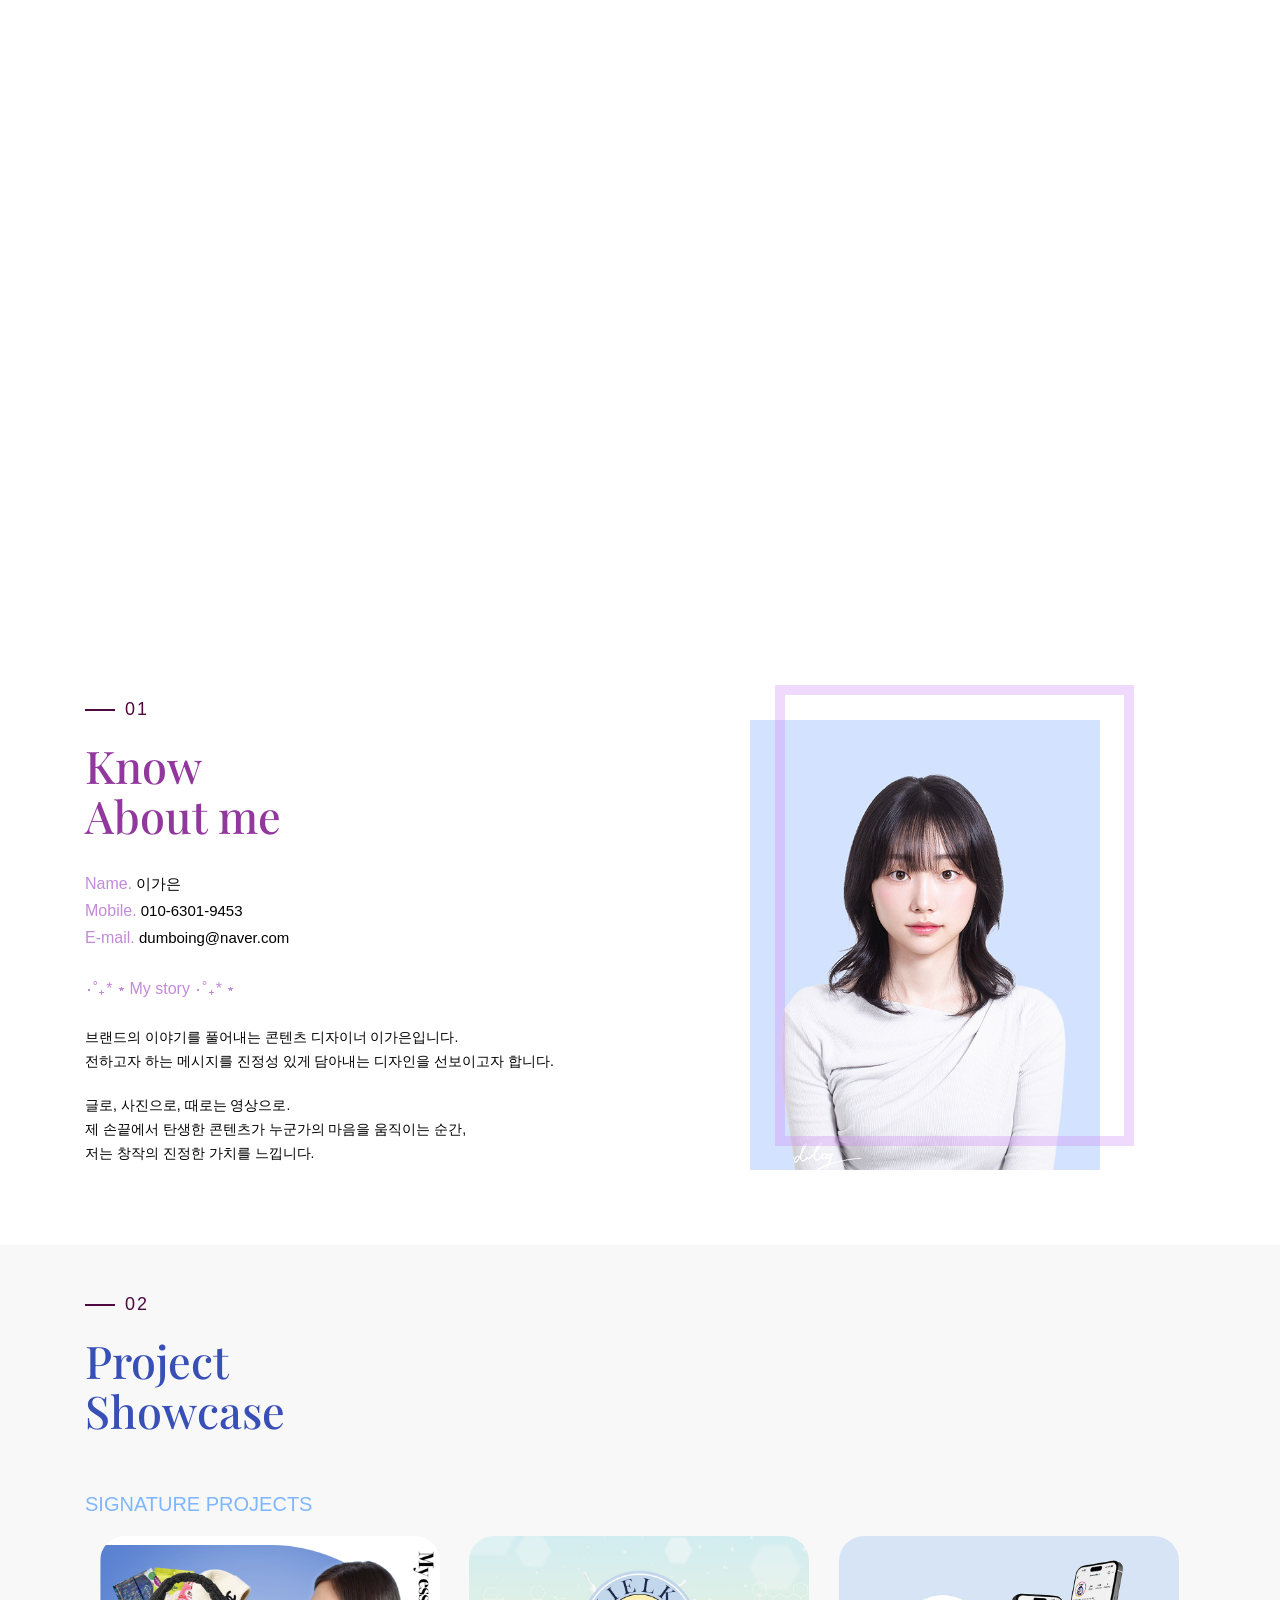
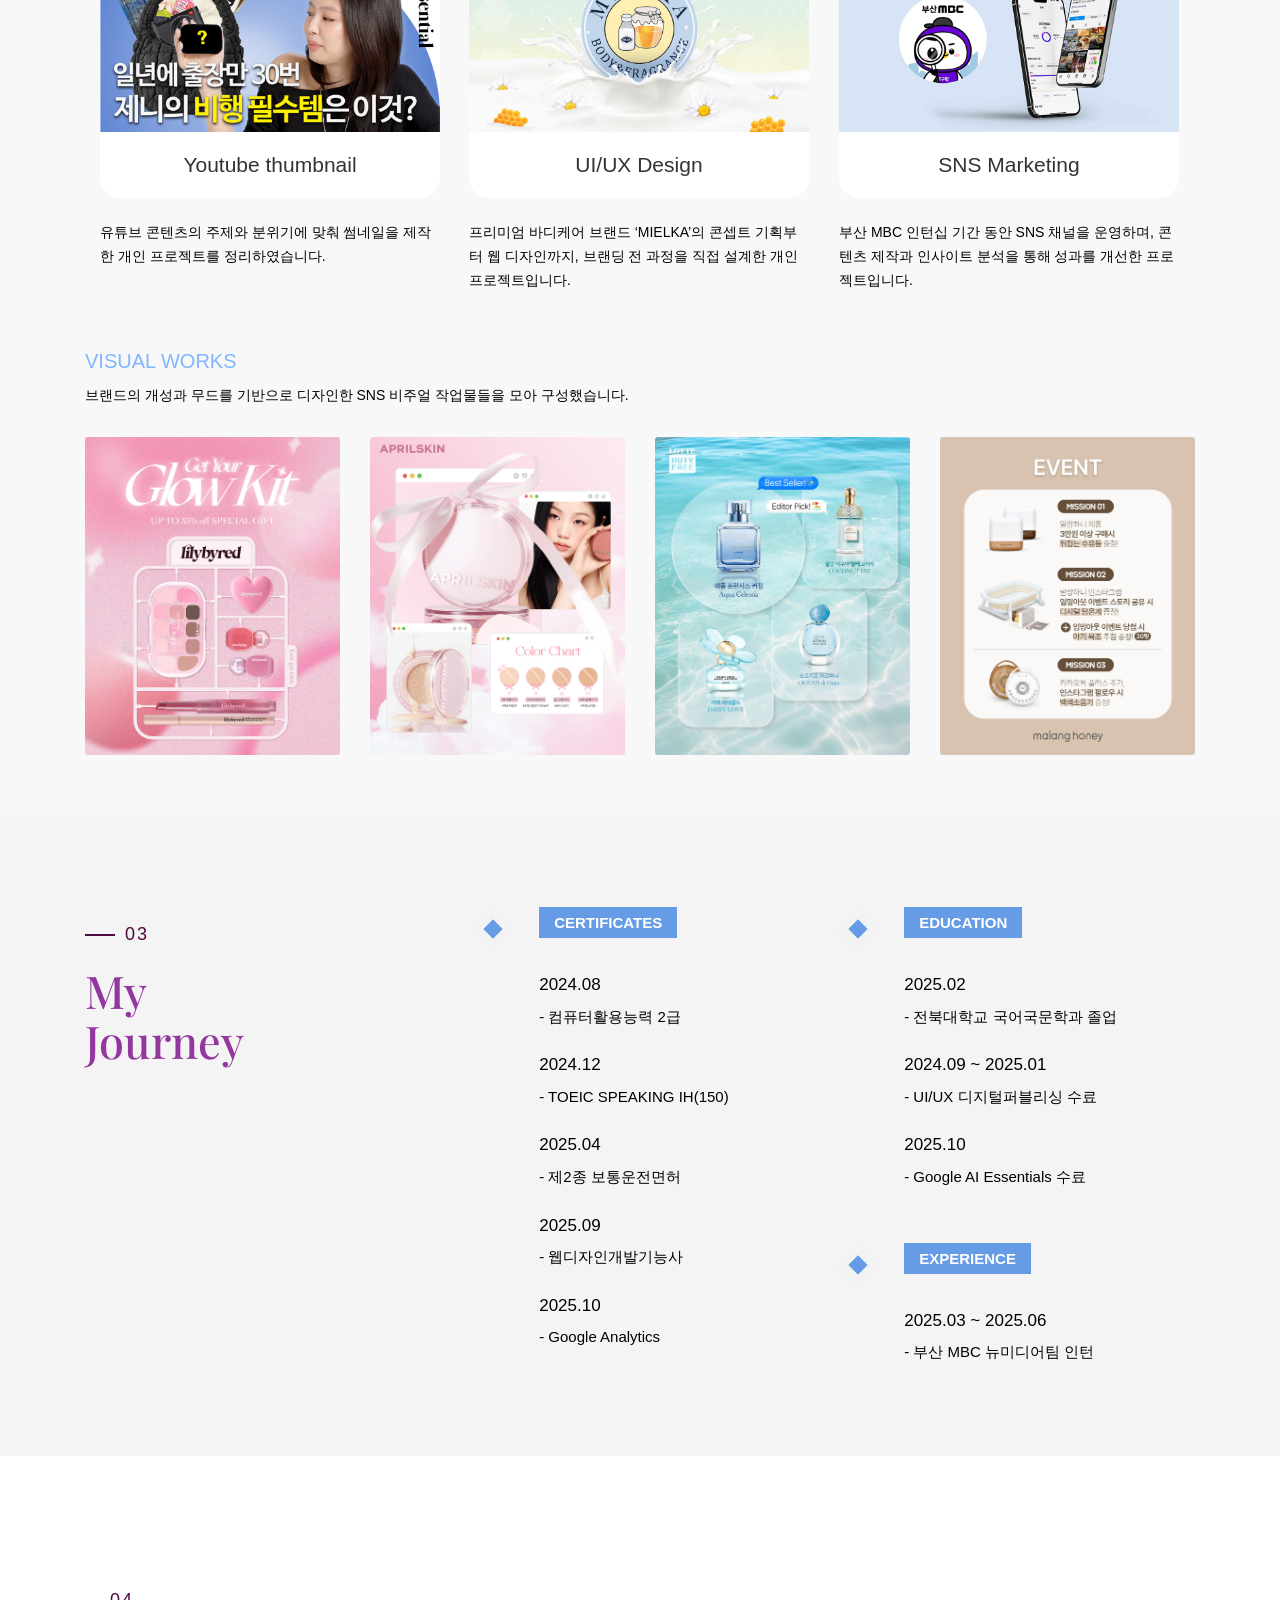
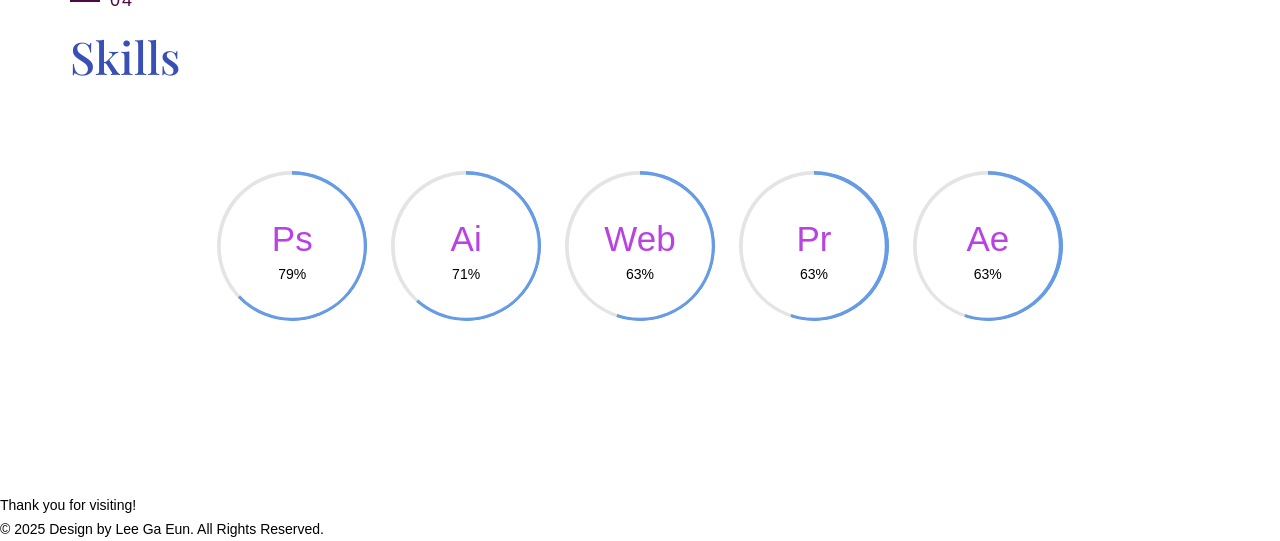
==== index.html @ 9fb81626 "Update index.html" ====
<!DOCTYPE html>
<html lang="ko">

<head>
    <meta charset="utf-8">
    <meta http-equiv="X-UA-Compatible" content="IE=edge">
    <meta name="viewport" content="width=device-width, initial-scale=1">
    <title>Portfolio</title>
    <link rel="icon" href="img/favicon.png" type="image/x-icon">
    <!-- Bootstrap -->
    <link href="css/bootstrap.min.css" rel="stylesheet">
    <link href="ionicons/css/ionicons.min.css" rel="stylesheet">
    <link href="css/animate.min.css" rel="stylesheet">
    <link href="css/aos.css" rel="stylesheet">
    <!-- main style -->
    <link href="css/style.css" rel="stylesheet">
    <!-- HTML5 shim and Respond.js for IE8 support of HTML5 elements and media queries -->
    <!-- WARNING: Respond.js doesn't work if you view the page via file:// -->
    <!--[if lt IE 9]>
      <script src="https://oss.maxcdn.com/html5shiv/3.7.3/html5shiv.min.js"></script>
      <script src="https://oss.maxcdn.com/respond/1.4.2/respond.min.js"></script>
    <![endif]-->
</head>


<body>

    <!-- 프리로더 시작 -->
    <div id="preloader">
        <div id="status">
            <div class="preloader" aria-busy="true" aria-label="Loading, please wait." role="progressbar">
            </div>
        </div>
    </div>
    <!--  프리로더 끝 -->

    <!-- 헤더 시작 -->
    <header class="navbar-fixed-top">
        <nav>
            <ul>
                <li><a href="#about">About</a></li>
                <li><a href="#projects">projects</a></li>
                <li><a href="#experience">journey</a></li>
                <li><a href="#skills">skills</a></li>
            </ul>
        </nav>
    </header>
    <!-- 헤더 끝 -->

    <!-- 비디오 배너 시작 -->
    <div class="section" id="home">
        <div id="video_wrap">
            <video autoplay muted playsinline webkit-playsinline preload="auto" id="homeVideo">
                <source src="video/video.mp4" type="video/mp4">
            </video>
        </div>
    </div>
    <!-- 비디오 배너 끝 -->

    <!-- 어바웃 시작 -->
    <div class="section" id="about">
        <div class="container">
            <div class="col-md-6" data-aos="fade-up">
                <h4>01</h4>
                <h1 class="size-50">Know<br /> About me</h1>

                <div class="h">
                    <span>Name.</span> 이가은
                    <br><span>Mobile.</span> 010-6301-9453
                    <br><span>E-mail.</span> dumboing@naver.com
                </div>

                <div class="h-1"><span>‧˚₊* ⋆ My story ‧˚₊* ⋆</span></div>
                <div class="h-2">
                    <br>브랜드의 이야기를 풀어내는 콘텐츠 디자이너 이가은입니다.
                    <br>전하고자 하는 메시지를 진정성 있게 담아내는 디자인을 선보이고자 합니다.
                    <br>
                    <div class="h-3">
                        글로, 사진으로, 때로는 영상으로.
                        <br>제 손끝에서 탄생한 콘텐츠가 누군가의 마음을 움직이는 순간,
                        <br>저는 창작의 진정한 가치를 느낍니다.
                    </div>
                </div>
            </div>

            <div class="col-md-6 about-img-div">
                <div class="about-border" data-aos="fade-up" data-aos-delay=".5"></div>
                <img src="img/about-img2.jpg" class="about-img img-responsive" alt="" data-aos="fade-right"
                    data-aos-delay="0" />
            </div>
        </div>
    </div>
    <!-- 어바웃 끝 -->

    <div class="section-border"></div>

    <!-- 프로젝트  시작 -->
    <div class="section" id="projects">
        <!-- 02. 메인 프로젝트 시작 -->
        <div class="container">

            <div class="col-md-12">
                <h4>02</h4>
                <h1 class="size-50"><span>Project<br>Showcase</span></h1>
            </div>

            <!-- 위 3개 폴더 -->
            <div class="portfolio">
                <!-- portfolio_filter -->
                <div class="categories-grid wow fadeInLeft">
                    <nav class="categories">
                        <ul class="portfolio_filter">
                        </ul>
                    </nav>
                </div>

                <!-- portfolio_filter -->

                <div class="col-md-12">
                    <p class="title">SIGNATURE PROJECTS</p>

                    <div class="no-padding portfolio_container clearfix" data-aos="fade-up">

                        <!-- 유툽 썸네일 시작 -->
                        <div class="col-md-3 col-sm-6  fashion logo">
                            <div>
                                <!-- 사진 부분 -->
                                <div class="portfolio_item">
                                    <div class="image-container">
                                        <a href="https://drive.google.com/file/d/1eJ0E55wRBbbUzgt5tnAgh6NEcnYrhXQC/view?usp=sharing"
                                            target="_blank" class="mp">
                                            <img src="img/portfolio/dvt.png" alt="image" class="img-responsive" />
                                            <div class="overlay-title"><span>Youtube thumbnail</span></div>
                                        </a>
                                    </div>
                                </div>

                                <!-- 설명과 버튼 부분 -->
                                <div class="portfolio_item">
                                    <div class="portfolio-border clearfix">
                                        <div class="item_info">
                                            <p>
                                                유튜브 콘텐츠의 주제와 분위기에 맞춰 썸네일을 제작한 개인 프로젝트를 정리하였습니다.
                                            </p>
                                        </div>
                                    </div>
                                </div>
                            </div>
                        </div>
                        <!-- 유툽 썸네일 끝 -->


                        <!--  미엘카 시작 -->
                        <div class="col-md-3 col-sm-6 fashion logo">

                            <div>
                                <!-- 사진 부분 -->
                                <div class="portfolio_item">
                                    <div class="image-container">
                                        <a href="https://drive.google.com/file/d/1PpwMyU1vPJ6kEGNTs_zEypUfDSsji2G8/view?usp=sharing"
                                            target="_blank" class="mp">
                                            <img src="img/portfolio/wdt.png" alt="image" class="img-responsive" />
                                            <div class="overlay-title"><span>UI/UX Design</span></div>
                                        </a>
                                    </div>
                                </div>

                                <!-- 설명과 버튼  부분 -->
                                <div class="portfolio_item">
                                    <div class="portfolio-border clearfix">
                                        <div class="item_info">
                                            <p>
                                                프리미엄 바디케어 브랜드 ‘MIELKA’의 콘셉트 기획부터 웹 디자인까지,
                                                브랜딩 전 과정을 직접 설계한 개인 프로젝트입니다.
                                            </p>
                                        </div>
                                    </div>
                                </div>
                            </div>

                        </div>
                        <!-- 미엘카 끝 -->

                        <!-- 부산 엠비씨 시작 -->
                        <div class="col-md-3 col-sm-6  fashion logo">

                            <div>
                                <!-- 사진 부분 -->
                                <div class="portfolio_item">
                                    <div class="image-container">
                                        <a href="./GUIDE/works.html" target="_blank" class="mp">
                                            <img src="img/portfolio/smt.png" alt="image" class="img-responsive" />
                                            <div class="overlay-title"><span>SNS Marketing</span></div>
                                        </a>
                                    </div>
                                </div>

                                <!-- 설명과 버튼 부분 -->
                                <div class="portfolio_item">
                                    <div class="portfolio-border clearfix">
                                        <div class="item_info">
                                            <p>
                                                부산 MBC 인턴십 기간 동안 SNS 채널을 운영하며,
                                                콘텐츠 제작과 인사이트 분석을 통해 성과를 개선한 프로젝트입니다.
                                            </p>
                                        </div>
                                    </div>
                                </div>
                            </div>
                        </div>
                        <!-- 부산 엠비씨 끝 -->

                    </div>
                </div>

                <!-- portfolio_container -->
                <div class="categories-grid wow fadeInLeft">
                    <nav class="categories">
                        <ul class="portfolio_filter">
                        </ul>
                    </nav>
                </div>
            </div>
            <!-- 위 3개 끝 -->

            <!-- 갤러리 시작! -->
            <div class="col-md-12">

                <p class="title">VISUAL WORKS</p>
                <p>브랜드의 개성과 무드를 기반으로 디자인한 SNS 비주얼 작업물들을 모아 구성했습니다.</p>
                <!-- 작업물 시작 -->
                <div class="row gallery-row">

                    <!-- 1 -->
                    <div class="col-md-3 col-sm-6 col-xs-6">
                        <div class="square-card" data-aos="fade-up">
                            <div class="square-inner">
                                <img src="img/portfolio/gallery/1.jpg" alt="gallery1">
                            </div>
                        </div>
                    </div>

                    <!-- 2 -->
                    <div class="col-md-3 col-sm-6 col-xs-6">
                        <div class="square-card" data-aos="fade-up">
                            <div class="square-inner">
                                <img src="img/portfolio/gallery/2.jpg" alt=" gallery2">
                            </div>
                        </div>
                    </div>

                    <!-- 3 -->
                    <div class="col-md-3 col-sm-6 col-xs-6">
                        <div class="square-card" data-aos="fade-up">
                            <div class="square-inner">
                                <img src="img/portfolio/gallery/3.jpg" alt=" gallery3">
                            </div>
                        </div>
                    </div>

                    <!-- 4 -->
                    <div class="col-md-3 col-sm-6 col-xs-6">
                        <div class="square-card" data-aos="fade-up">
                            <div class="square-inner">
                                <img src="img/portfolio/gallery/4.jpg" alt="gallery4">
                            </div>
                        </div>
                    </div>

                </div>

                <!-- 작업물 끝 -->

            </div>
            <!-- 갤러리 끝 -->

        </div>
    </div>
    <!-- 프로젝트 끝 -->

    <div class="section-border-2"></div>


    <!-- 03. 여정 시작 -->
    <div class="section" id="experience">
        <div class="container">
            <div class="col-md-4" data-aos="fade-up">
                <h4>03</h4>
                <h1 class="size-50">
                    My<br />Journey</h1>
                <div class="h-50"></div>
            </div>

            <div class="col-md-8">
                <ul class="timeline">
                    <li class="timeline-event" data-aos="fade-up">
                        <label class="timeline-event-icon"></label>
                        <div class="timeline-event-copy">
                            <p class="timeline-event-thumbnail">CERTIFICATES</p>
                            <h3>2024.08</h3>
                            <p>- 컴퓨터활용능력 2급</p>
                            <h3>2024.12</h3>
                            <p>- TOEIC SPEAKING IH(150)</p>
                            <h3>2025.04</h3>
                            <p>- 제2종 보통운전면허</p>
                            <h3>2025.09</h3>
                            <p>- 웹디자인개발기능사</p>
                            <h3>2025.10</h3>
                            <p>- Google Analytics</p>

                        </div>
                    </li>

                    <li class="timeline-event" data-aos="fade-up">
                        <label class="timeline-event-icon"></label>
                        <div class="timeline-event-copy">
                            <p class="timeline-event-thumbnail">EDUCATION</p>
                            <h3>2025.02 </h3>
                            <p>- 전북대학교 국어국문학과 졸업</p>
                            <h3>2024.09 ~ 2025.01</h3>
                            <p>- UI/UX 디지털퍼블리싱 수료</p>
                            <h3>2025.10</h3>
                            <p>- Google AI Essentials 수료</p>
                        </div>
                    </li>

                    <li class="timeline-event" data-aos="fade-up">
                        <label class="timeline-event-icon"></label>
                        <div class="timeline-event-copy">
                            <p class="timeline-event-thumbnail">EXPERIENCE</p>
                            <h3>2025.03 ~ 2025.06</h3>
                            <p>- 부산 MBC 뉴미디어팀 인턴</p>


                        </div>
                    </li>
                </ul>

            </div>
        </div>
    </div>
    <!-- 03. 여정 끝 -->

    <div class="section-border-3"></div>

    <!-- 04. 스킬 시작 -->
    <div class="section" id="skills">
        <div class="container">
            <div class="col-md-" data-aos="fade-up">
                <h4>04</h4>
                <h1 class="size-50"><span>Skills</span></h1>
                <div class="h-50"></div>
                <div class="skill-box">
                    <div class="skills-circle">
                        <ul>
                            <li data-percent="100"><span class="text">Ps</span><span
                                    class="bar-circle-right"></span><span class="bar-circle-left"></span><span
                                    class="bar-circle-cover"></span><b></b></li>
                            <li data-percent="90"><span class="text">Ai</span><span
                                    class="bar-circle-right"></span><span class="bar-circle-left"></span><span
                                    class="bar-circle-cover"></span><b></b></li>
                            <li data-percent="80"><span class="text">Web</span><span
                                    class="bar-circle-right"></span><span class="bar-circle-left"></span><span
                                    class="bar-circle-cover"></span><b></b></li>
                            <li data-percent="80"><span class="text">Pr</span><span
                                    class="bar-circle-right"></span><span class="bar-circle-left"></span><span
                                    class="bar-circle-cover"></span><b></b></li>
                            <li data-percent="80"><span class="text">Ae</span><span
                                    class="bar-circle-right"></span><span class="bar-circle-left"></span><span
                                    class="bar-circle-cover"></span><b></b></li>
                        </ul>
                    </div>
                </div>
            </div>

        </div>
    </div>

    <!-- partial -->
    <script src='https://cdnjs.cloudflare.com/ajax/libs/jquery/3.1.0/jquery.min.js'></script>
    <script src="js/skill_script.js"></script>

    <!-- 04. 스킬 끝 -->


    <!-- 푸터 시작 -->
    <div id="footer-banner">
        <div class="footer-text">
            <span>Thank you for visiting!</span>
            <br>
            © 2025 Design by Lee Ga Eun. All Rights Reserved.
        </div>
    </div>
    <!-- 푸터 끝 -->




    <!-- @@ 기타 구현되는 효과들 @@  -->

    <!-- 갤러리 라이트박스 -->
    <div id="gallery-lightbox" class="gallery-lightbox">
        <button class="glb-close" aria-label="닫기">&times;</button>
        <button class="glb-prev" aria-label="이전">&#10094;</button>
        <button class="glb-next" aria-label="다음">&#10095;</button>
        <img class="glb-image" src="" alt="">
        <!-- 추가: 1 / 4 같은 카운터 -->
        <div class="glb-counter"></div>
    </div>



    <!-- jQuery -->
    <script src="js/jquery.js"></script>

    <!--  plugins  -->
    <script src="js/bootstrap.min.js"></script>
    <script src="js/plugins.js"></script>
    <script src="js/aos.js"></script>
    <script src="js/jquery.form.js"></script>
    <script src="js/jquery.validate.min.js"></script>

    <!--  main script  -->
    <script src="js/custom.js"></script>

    <!-- 영상 배속 -->
    <script>
        const homeVideo = document.getElementById("homeVideo");

        // 반복 금지
        homeVideo.removeAttribute("loop");

        // 영상이 재생 준비되면 자동으로 배속 적용
        homeVideo.addEventListener("loadeddata", () => {
            homeVideo.playbackRate = 1.2;
        });
    </script>


    <!-- ⭐ 별 떨어지는 커서 효과 -->
    <script>
        // 마지막으로 별을 생성한 시간
        let lastTrailTime = 0;

        // 별 생성 간격(ms) – 너무 많이 생성되지 않도록 조절
        const TRAIL_INTERVAL = 35;

        // 화면에 존재할 수 있는 별 최대 개수 (넘으면 오래된 별부터 삭제)
        const MAX_STARS = 30;


        /* ======================================================
           ✨ 공통 별 생성 함수 (PC/모바일 모두 여기서 생성)
        ====================================================== */
        function createStar(x, y) {
            const now = performance.now();

            // 1) 별 생성 간격 제한 → 너무 많이 나오지 않게 하는 장치
            if (now - lastTrailTime < TRAIL_INTERVAL) return;
            lastTrailTime = now;

            // 2) 별 개수 제한 → 너무 많으면 첫 번째 별 제거
            const currentStars = document.querySelectorAll('.trail');
            if (currentStars.length > MAX_STARS) {
                currentStars[0].remove();
            }

            // 3) 새 별 요소 생성
            const star = document.createElement('div');
            star.className = 'trail';
            star.textContent = '☆';

            // 4) 별이 약간 튀는 자연스러운 랜덤 오프셋
            const offsetX = (Math.random() - 0.5) * 12;
            const offsetY = (Math.random() - 0.5) * 12;

            // 5) 별의 시작 위치 = 커서 + 약간 랜덤
            star.style.left = (x + offsetX) + 'px';
            star.style.top = (y + offsetY) + 'px';

            // 6) 별의 크기 랜덤하게 (0.9~1.2배 정도)
            const size = Math.random() * 0.3 + 0.9;
            star.style.transform = `translate(-50%, -50%) scale(${size})`;

            // 7) 별을 화면에 추가
            document.body.appendChild(star);

            // 8) 애니메이션 끝나면 자동 삭제
            setTimeout(() => {
                star.remove();
            }, 1500);
        }



        /* ======================================================
           ✨ PC 버전 – 마우스 움직일 때 별 생성
        ====================================================== */
        document.addEventListener('mousemove', function (e) {
            createStar(e.clientX, e.clientY);
        });



        /* ======================================================
           ✨ 모바일 버전 – 손가락 터치 시 별 생성
        ====================================================== */
        document.addEventListener('touchstart', function (e) {
            const t = e.touches[0];
            if (!t) return;
            createStar(t.clientX, t.clientY);
        }, { passive: true });


        /* ======================================================
           ✨ 모바일 버전 – 손가락 이동 시 별 계속 생성
        ====================================================== */
        document.addEventListener('touchmove', function (e) {
            const t = e.touches[0];
            if (!t) return;
            createStar(t.clientX, t.clientY);
        }, { passive: true });

    </script>



    <!-- 갤러리 라이트박스 스크립트 (좌우 넘기기) -->
    <script>
        document.addEventListener('DOMContentLoaded', function () {
            // 갤러리 카드들
            const cards = Array.from(document.querySelectorAll('.gallery-row .square-card'));
            const lightbox = document.getElementById('gallery-lightbox');
            const lbImg = lightbox.querySelector('.glb-image');
            const btnClose = lightbox.querySelector('.glb-close');
            const btnPrev = lightbox.querySelector('.glb-prev');
            const btnNext = lightbox.querySelector('.glb-next');
            const counterEl = lightbox.querySelector('.glb-counter'); // 추가: 카운터 요소

            let currentIndex = 0;

            // 라이트박스 열기
            function openLightbox(index) {
                currentIndex = index;

                const imgEl = cards[currentIndex].querySelector('img');
                const largeSrc = imgEl.getAttribute('data-large') || imgEl.src;

                lbImg.src = largeSrc;
                lbImg.alt = imgEl.alt || '';

                // 현재 번호 / 전체 개수 표시
                if (counterEl) {
                    counterEl.textContent = (currentIndex + 1) + ' / ' + cards.length;
                }

                lightbox.classList.add('is-open');
            }

            function closeLightbox() {
                lightbox.classList.remove('is-open');
            }

            // dir: 1 (다음), -1 (이전)
            function changeImage(dir) {
                const total = cards.length;
                currentIndex = (currentIndex + dir + total) % total;
                openLightbox(currentIndex);
            }

            // 카드 클릭 시 열기
            cards.forEach((card, index) => {
                card.addEventListener('click', () => {
                    openLightbox(index);
                });
            });

            // 버튼들
            btnClose.addEventListener('click', closeLightbox);
            btnPrev.addEventListener('click', () => changeImage(-1));
            btnNext.addEventListener('click', () => changeImage(1));

            // 배경 클릭 시 닫기
            lightbox.addEventListener('click', (e) => {
                if (e.target === lightbox) {
                    closeLightbox();
                }
            });

            // 키보드 조작
            document.addEventListener('keydown', (e) => {
                if (!lightbox.classList.contains('is-open')) return;

                if (e.key === 'Escape') closeLightbox();
                if (e.key === 'ArrowRight') changeImage(1);
                if (e.key === 'ArrowLeft') changeImage(-1);
            });
        });
    </script>

</body>

</html>
---- css/style.css ----
/*
* Resume template
* Created by : Ahmed Essa
* website : www.ahmedessa.net
*/


/* Table of Content
==================================================
	- Google fonts & font family -
	- typography -
	- General -
    - Preloader -
	- Header -
    - home section -
    - About section -
    - experience section -
    - projects section -
    - Contact section -
    - Responsive media queries -
*/


/* Google fonts & font family
==================================================*/

@import 'https://fonts.googleapis.com/css?family=Playfair+Display:400,400i,700,700i,900,900i';

/*
font-family: 'Playfair Display', serif;
font-family: 'Pretendard', serif;
*/

@font-face {
    font-family: 'Pretendard';
    src: url('https://cdn.jsdelivr.net/gh/projectnoonnu/pretendard@1.0/Pretendard-ExtraLight.woff2') format('woff2');
    font-weight: 300;
    font-display: swap;
}
@font-face {
    font-family: 'Pretendard';
    src: url('https://cdn.jsdelivr.net/gh/projectnoonnu/pretendard@1.0/Pretendard-ExtraLight.woff2') format('woff2');
    font-weight: 400;
    font-display: swap;
}

@font-face {
    font-family: 'Pretendard';
    src: url('https://cdn.jsdelivr.net/gh/Project-Noonnu/noonfonts_2107@1.1/Pretendard-Regular.woff') format('woff');
    font-weight: 500;
    font-display: swap;
}

@font-face {
    font-family: 'Pretendard';
    src: url('https://cdn.jsdelivr.net/gh/Project-Noonnu/noonfonts_2107@1.1/Pretendard-SemiBold.woff') format('woff');
    font-weight: 700;
    font-display: swap;
}



/* typography
==================================================*/

h1 {
    font-family: 'Playfair Display', serif;
    font-size: 80px;
    line-height: 70px;
    color: #91379d;

}

h4 {
    font-family: 'Pretendard', sans-serif;
    text-transform: capitalize;
    letter-spacing: 2px;
    position: relative;
    color: #500840;
    margin-left: 40px;
    font-weight: 400;
}


.col-md-12 h1 span {
    color: #384fb6;
}

.col-md-12 .title{
    font-size: 20px;
    font-weight: 500;
    color: #7fb6ff;
}

.col-md- h1 span {
    color: #384fb6;
}

h4:before {
    position: absolute;
    width: 30px;
    left: -40px;
    content: "";
    display: block;
    height: 2px;
    background: #500840;
    top: 9px;
}


/* General
==================================================*/

body {
    font-family: 'Pretendard', sans-serif;
    font-size: 14px;
    line-height: 24px;
    color: #000000;
}

.size-50 {
    font-size: 45px;
    line-height: 50px
}

.h-50 {
    height: 50px;
}

/* video
================================================*/
/* #video_wrap{
    width: 100%; height: 940px; overflow: hidden;margin: 0px auto; position: relative;
}
video {height: 100%;position: absolute;left: 50%; margin-left: -960px;} */



#video_wrap {
    width: 100%;
    height: 50vw;
    /* height: 100vh; */
    /* 또는 원하는 고정값 */
    max-height: 940px;
    overflow: hidden;
    position: relative;
    margin: 0;
    padding: 0;
}

#video_wrap video {
    width: 100%;
    /* height: 100%; */
    object-fit: contain;
    position: absolute;
    top: 0;
    left: 0;
}



/* preloader
==================================================*/

#preloader {
    position: fixed;
    top: 0;
    left: 0;
    right: 0;
    bottom: 0;
    background-color: #fff;
    z-index: 10000
}

#status,
.preloader {
    top: 50%;
    left: 50%;
    position: absolute
}

#status {
    width: 100px;
    height: 100px;
    background-repeat: no-repeat;
    background-position: center;
    margin: -50px 0 0 -50px
}

.preloader {
    height: 40px;
    width: 40px;
    margin-top: -20px;
    margin-left: -20px
}

.preloader:before {
    content: "";
    display: block;
    position: absolute;
    left: -1px;
    top: -1px;
    height: 100%;
    width: 100%;
    -webkit-animation: rotation 1s linear infinite;
    animation: rotation 1s linear infinite;
    border: 2px solid #425BB5;
    border-top: 2px solid transparent;
    border-radius: 100%
}

.preloader>.icon {
    position: absolute;
    top: 50%;
    left: 50%;
    height: 25px;
    width: 10.6px;
    margin-top: -12.5px;
    margin-left: -5.3px;
    -webkit-animation: wink 1s ease-in-out infinite alternate;
    animation: wink 1s ease-in-out infinite alternate
}

@media only screen and (min-width:768px) {
    .preloader {
        height: 60px;
        width: 60px;
        margin-top: -30px;
        margin-left: -30px
    }

    .preloader:before {
        left: -2px;
        top: -2px;
        border-width: 2px
    }

    .preloader>.icon {
        height: 37.5px;
        width: 15.9px;
        margin-top: -18.75px;
        margin-left: -7.95px
    }
}

@media only screen and (min-width:1200px) {
    .preloader {
        height: 60px;
        width: 60px;
        margin-top: -30px;
        margin-left: -30px
    }

    .preloader>.icon {
        height: 50px;
        width: 21.2px;
        margin-top: -25px;
        margin-left: -10.6px
    }
}

@-webkit-keyframes rotation {
    from {
        -webkit-transform: rotate(0);
        transform: rotate(0)
    }

    to {
        -webkit-transform: rotate(359deg);
        transform: rotate(359deg)
    }
}

@keyframes rotation {
    from {
        -webkit-transform: rotate(0);
        transform: rotate(0)
    }

    to {
        -webkit-transform: rotate(359deg);
        transform: rotate(359deg)
    }
}

@-webkit-keyframes wink {
    from {
        opacity: 0
    }

    to {
        opacity: 1
    }
}

@keyframes wink {
    from {
        opacity: 0
    }

    to {
        /* opacity: 1 */
    }
}


/* Header
==================================================*/

header {
    text-align: center;
    -webkit-transition: all .5s;
    transition: all .5s;
    height: 65px;
}

nav ul {
    display: inline-block;
    padding-left: 0;
    list-style: none;
    padding: 20px;
    margin-bottom: 0;
    -webkit-transition: all .5s;
    transition: all .5s;

}

nav li {
    display: inline-block;
    margin: 10px;
}

nav li a {
    text-transform: uppercase;
    letter-spacing: 2px;
    color: #ffffff;
    font-size: 11px;
    font-weight: bold;
    text-decoration: none;
}

.bg-nav {
    background: rgba(168, 203, 255, 0.8);
    border-bottom: 1px solid #f3f3f3
}

.bg-nav ul {
    padding: 10px;
}

.bg-nav a:focus {
    color: #91379d;
    text-decoration: none;
}

a:hover {
    color: #91379d;
    text-decoration: none;
}

a.active {
    color: #91379d;
    text-decoration: none;
}


/* home section
==================================================*/

#home {
    background-size: cover;
}

@media only screen and (min-width:1200px) {

    #home .container h2 {
        width: 500px;
        font-size: 90px;
        color: #425BB5;
        margin: 50px 0 0 150px;
        font-family: 'Lato', sans-serif;
    }

    .table-cell {
        display: table-cell;
        vertical-align: top;
        padding-top: 100px;

    }

    .table-cell h1 {
        color: #fff;
        padding-top: 100px;
    }

    .disply-table {
        display: table;
        height: 100vh;
    }

    .box {
        width: 600px;
        height: 50vh;
        position: absolute;
        top: 40%;
        left: 40%;
        transform: translate(50%, -50%);

    }

    .dia {
        width: 300px;
        margin: 230px 0 0 200px;


    }

    .dia img {
        width: 100%;
        display: block;
    }

    .box h4 {
        font-size: 20px;
        margin-top: 50px;
        color: #fff;
    }

    .box h4:before {
        position: absolute;
        width: 30px;
        left: -40px;
        content: "";
        display: block;
        height: 2px;
        background: #fff;
        top: 9px;
    }
}

@media (min-width:501px)and (max-width:1199px) {
    h1 {
        font-family: 'Playfair Display', serif;
        font-size: 50px;
        line-height: 50px;
    }

    /* #home {
        height: 100vh;
    } */

    .disply-table {
        height: 100vh;
    }

    .disply-table h1 {
        color: #fff;
        margin-top: 100px;
    }

    .container h2 {
        text-align: center;
        font-size: 90px;
        color: #425BB5;
        font-family: 'Lato', sans-serif;
    }

    .dia {
        width: 250px;
        margin: 50px 0 0 250px;
    }

    .dia img {
        width: 100%;
        display: block;
    }
}


/* about section
==================================================*/

#about {
    padding: 50px 0;
}

#about span {
    color: #c38ada;
    font-weight: 500;
    font-size: 16px;
}

.h {
    font-size: 15px;
    font-weight: 400;
    padding: 20px 0 25px 0;
    line-height: 27px;
}

.h-1 {
    letter-spacing: 5%;
    font-size: 18px;
}

.h-2 {
    font-weight: 400;
    margin-bottom: 30px;
}

.h-3 {
    padding-top: 20px;
}

.about-img-div {
    display: inline-block;
}

.about-img-div img {
    margin: 0 auto;
    margin-top: 30px;
    border-radius: 0%;
}

.about-img {
    position: relative;
    display: block;
    width: 90%;
    max-width: 350px;
    height: auto;
    z-index: 2;
}

.about-border {
    border: 10px solid rgba(201, 128, 243, 0.3);
    width: 63%;
    height: 96%;
    max-width: 500px;
    position: absolute;
    top: -5px;
    right: 76px;
    z-index: 9;
}

.blog {
    margin-top: 20px;
}

.blog p {
    display: inline-block;
    padding: 5px 20px;
    border-radius: 30px;
    margin-bottom: 10px;
    cursor: pointer;
    color: #723f86;
    background-color: #f1d6ff;
    font-weight: 400;
}

.blog p:hover {
    color: white;
    background-color: #d091e9;
}

/* projects section
==================================================*/

#projects {
    background: #f8f8f8;
    position: relative;
    padding: 40px 0;
}

#pxrojects p {
    font-size: 16px;
    margin-bottom: 50px;
}


.portfolio .categories-grid span {
    font-size: 30px;
    margin-bottom: 30px;
    display: inline-block;
}

.portfolio .categories-grid .categories ul li {
    list-style: none;
    margin: 20px 0;
}

.portfolio .categories-grid .categories ul li a {
    display: inline-block;
    color: #60606e;
    padding: 0 10px;
    margin: 0 14px;
    -webkit-transition: all .2s ease-in-out .2s;
    transition: all .2s ease-in-out .2s;
}

.portfolio .categories-grid .categories ul li a:hover,
.portfolio .categories-grid .categories ul li a:focus {
    text-decoration: none;
}

.portfolio .categories-grid .categories ul li a.active {
    background-color: #425BB5;
    padding: 0px 20px;
    color: white;
    text-decoration: none;
}

.portfolio_filter {
    padding-left: 0;
}

.img-responsive {
    width: 100%;
    display: block;
}

.portfolio_item {
    position: relative;
    margin-top: 10px;
}

.image-container {
    position: relative;
    display: inline-block;
    margin-bottom: 5px;
}

.image-container {
    position: relative;
    border-radius: 20px;
    overflow: hidden;
    transition: transform 0.5s ease;
    /* 부드럽게 커지도록 */
}

.portfolio_item:hover .image-container {
    transform: scale(1.03);
    /* 3% 정도 확대 */
}

.image-container img {
    width: 100%;
    border-radius: 25px;
    display: block;
}

.portfolio_item img {
    width: 100%;
    display: block;
    border-radius: 25px 25px 50px 50px;
    object-fit: cover;
}

.portfolio_item a {
    display: inline-block;
}

.overlay-title {
    position: absolute;
    /* a 밖에서 절대 위치 */
    bottom: 0;
    left: 0;
    width: 100%;
    padding: 21px 30px;
    font-size: 21px;
    font-weight: 300;
    text-align: center;
    color: #333;
    background: #fff;
    border-radius: 0 0 20px 20px;
    display: flex;
    justify-content: center;
    align-items: center;
    overflow: hidden;
    transition: color 0.4s ease;
}


.overlay-title::before {
    content: "";
    position: absolute;
    top: 0;
    left: 50%;
    width: 0;
    height: 100%;
    background: #4d77d8;
    /* background: #1F51FF; */

    transition: all 0.3s ease;
    z-index: 1;
}

.portfolio_item:hover .overlay-title span {
    color: #fff;
}

.portfolio_item:hover .overlay-title::before {
    width: 100%;
    /* 중앙에서 양옆으로 퍼짐 */
    left: 0;
}

.overlay-title span {
    position: relative;
    z-index: 2;
}

.mp img:hover {
    opacity: 0.75;
}


/* 전체 비율 */

@media (min-width: 992px) {
    .col-md-3 {
        width: 33.33% !important;
    }

    .col-md-6 {
        width: 50% !important;
    }

    .gallery-row .col-md-3 {
        width: 25% !important;
        /* 여기만 다시 4분할 */
    }

}



/* 비주얼 콘텐츠의 오버레이*/

.vc-overlay-title {
    position: absolute;
    bottom: 2px;
    left: 0;
    width: 100%;
    padding: 21px 30px;
    font-size: 20px;
    text-align: center;
    color: #333;
    background: #fff;
    border-radius: 0 0 20px 20px;
    display: flex;
    justify-content: center;
    align-items: center;
    overflow: hidden;
    transition: color 0.4s ease;
}

.vc-overlay-title::before {
    content: "";
    position: absolute;
    top: 0;
    left: 50%;
    width: 0;
    height: 100%;
    background: #ba4be2;


    transition: all 0.3s ease;
    z-index: 1;
}

.portfolio_item:hover .vc-overlay-title {
    color: #fff;
}

.portfolio_item:hover .vc-overlay-title::before {
    width: 100%;
    /* 중앙에서 양옆으로 퍼짐 */
    left: 0;
}

.vc-overlay-title span {
    position: relative;
    z-index: 2;
}

.vc img:hover {
    opacity: 0.75;
}


/* gallery*/


.square-card {
    display: block;
    width: 100%;
    aspect-ratio: 4/5;    /* 사각형 비율 */
    border-radius: 3px;    
    margin: 20px 0;
    overflow: hidden;
    position: relative;
    transition: transform 0.25s ease, box-shadow 0.25s ease;
}

.square-card:hover {
    transform: translateY(-4px);
    box-shadow: 0 10px 25px rgba(0, 0, 0, 0.08);
}

.square-inner {
    position: absolute;
    inset: 0;
    display: flex;
    align-items: center;
    justify-content: center;
}

.square-inner img {
  width: 100%;
  height: 100%;
  object-fit: cover; /* 정사각형 안에 꽉 채움 — 잘릴 수 있음 */
}

.square-label {
    font-size: 14px;
    letter-spacing: 0.08em;
    text-transform: uppercase;
    color: #723f86;
    border: 1px solid rgba(114, 63, 134, 0.3);
    padding: 6px 14px;
    border-radius: 999px;
    background: rgba(255, 255, 255, 0.7);
}

/* ---------- gallery hover 효과 ---------- */

/* 카드 자체를 클릭 가능하게 */
.square-card {
    cursor: pointer;
    position: relative; /* ::before 오버레이 기준 */
}

/* 어둡게 깔리는 오버레이 */
.square-card::before {
    content: "";
    position: absolute;
    inset: 0;
    background: rgba(0, 0, 0, 0.5); /* 검정색 반투명 */
    opacity: 0;
    transition: opacity 0.25s ease;
    z-index: 1;
}

/* hover 시에만 어두워지게 */
.square-card:hover::before {
    opacity: 1;
}

/* 썸네일 이미지 살짝 확대 효과 */
.square-inner img {
    width: 100%;
    height: 100%;
    object-fit: cover; /* 정사각형 꽉 채우기 */
    transition: transform 0.3s ease;
}

.square-card:hover .square-inner img {
    transform: scale(1.05);
}

/* ---------- 라이트박스(전체화면 뷰어) ---------- */

.gallery-lightbox {
    position: fixed;
    inset: 0; /* top/right/bottom/left: 0 */
    background: rgba(0, 0, 0, 0.85);
    display: flex;
    justify-content: center;
    align-items: center;
    opacity: 0;
    pointer-events: none;
    transition: opacity 0.25s ease;
    z-index: 10000;
}

.gallery-lightbox.is-open {
    opacity: 1;
    pointer-events: auto;
}

.glb-image {
    max-width: 90vw;
    max-height: 90vh;
    object-fit: cover;
    border-radius: 6px;
    box-shadow: 0 20px 60px rgba(0, 0, 0, 0.5);
}

/* 버튼 공통 */
.glb-close,
.glb-prev,
.glb-next {
    position: absolute;
    background: none;
    border: none;
    color: #fff;
    font-size: 32px;
    cursor: pointer;
    padding: 6px 12px;
    line-height: 1;
}

/* 닫기 버튼 (오른쪽 위) */
.glb-close {
    top: 20px;
    right: 24px;
}

/* 이전 / 다음 (양 옆) */
.glb-prev,
.glb-next {
    top: 50%;
    transform: translateY(-50%);
    font-size: 40px;
}

.glb-prev {
    left: 24px;
}

.glb-next {
    right: 24px;
}

/* 추가: 1 / 4 카운터 */
.glb-counter {
    position: absolute;
    top: 20px;
    left: 24px;
    color: #ffffff;
    font-size: 14px;
    opacity: 0.9;
}


/* journey section
==================================================*/

#experience {
    padding: 100px 0 30px;
    background: #f4f4f4;
}

.timeline {
    padding-left: 0;
    list-style: none;
    position: relative;
}

.timeline:before {
    background-color: black;
    content: '';
    margin-left: -1px;
    position: absolute;
    top: 0;
    left: 2em;
    width: 2px;
    height: 100%;
}

.timeline-event {
    position: relative;
}

.timeline-event {
    width: 50%;
    float: left;
}

.timeline-event:hover .timeline-event-icon {
    -webkit-transform: rotate(-45deg);
    transform: rotate(-45deg);
    background-color: #d196f1;

}

.timeline-event:hover .timeline-event-thumbnail {
    box-shadow: inset 40em 0 0 0 #d196f1;

}

.timeline-event-copy {
    padding: 1.3em;
    position: relative;
    top: -1.875em;
    left: 4em;
    width: 100%;
    background-color: d;
}

.timeline-event-copy h3 {
    font-size: 17px;
}

.timeline-event-copy p {
    font-size: 15px;
}

.timeline-event-copy p:not(.timeline-event-thumbnail) {
    padding-bottom: 0.5em;
}

.timeline-event-icon {
    -webkit-transition: -webkit-transform 0.2s ease-in;
    transition: -webkit-transform 0.2s ease-in;
    transition: transform 0.2s ease-in;
    transition: transform 0.2s ease-in, -webkit-transform 0.2s ease-in;
    -webkit-transform: rotate(45deg);
    transform: rotate(45deg);
    background-color: rgb(102, 155, 229);
    outline: 10px solid #f3f3f3;
    display: block;
    margin: 0.5em 0.5em 0.5em -0.5em;
    position: absolute;
    top: 0;
    left: 2em;
    width: 1em;
    height: 1em;
}

.timeline-event-thumbnail {
    -moz-transition: box-shadow 0.5s ease-in 0.2s;
    -o-transition: box-shadow 0.5s ease-in 0.1s;
    -webkit-transition: box-shadow 0.5s ease-in;
    -webkit-transition-delay: 0.2s;
    -webkit-transition: box-shadow 0.5s ease-in 0.2s;
    transition: box-shadow 0.5s ease-in 0.1s;
    color: white;
    font-size: 12px;
    font-weight: bold;
    background-color: rgb(102, 155, 229);
    box-shadow: inset 0 0 0 0em #d6a0f3;
    display: inline-block;
    margin-bottom: 1.2em;
    padding: 0.25em 1em 0.2em 1em;
}

/* skill section
==================================================*/
#skills {
    padding: 125px 18px;
}

.skill-box {
    width: 80%;
    padding: 20px;
    max-width: 1200px;
    margin: 0 auto;

}

.skill-box>h3 {
    margin-bottom: 15px;
    color: #333;
}

.skill-box>.skills-circle>ul {
    padding: 0;
    text-align: center;
    list-style-type: none;

}

.skill-box>.skills-circle>ul>li {
    width: 150px;
    height: 150px;
    /*원크기조정가능*/
    background: #e4e4e4;
    /*1.bar 채워지지않은 비워있는 color*/
    border-radius: 50%;
    position: relative;
    display: inline-block;
    overflow: hidden;
    margin: 10px;
}

.skill-box>.skills-circle>ul>li>span {
    color: #b843e2;
    font-size: 35px;
    padding: 1.5em;
}

.skill-box>.skills-circle>ul>li>span.text,
.skill-box>.skills-circle>ul>li>span~b {
    top: 50%;
    left: 50%;
    position: absolute;
    transform: translate(-50%, -50%);
    margin-top: -8px;
    z-index: 1;
}

.skill-box>.skills-circle>ul>li>span.text~b,
.skill-box>.skills-circle>ul>li>span~b~b {
    font-weight: normal;
    margin-top: 2em;
}

.skill-box>.skills-circle>ul>li>span.bar-circle-right,
.skill-box>.skills-circle>ul>li>span.bar-circle-left {
    border-radius: 50%;
    position: absolute;
    display: block;
    width: 100%;
    height: 100%;
    background: rgb(102, 155, 229);
    /*bar 채워지는 color*/
    clip: rect(0, 75px, 150px, 0);
}

.skill-box>.skills-circle>ul>li>span.bar-circle-left {
    background: #e4e4e4;
    /*2.bar 채워지지않은 비워있는 color*/
    /*1,2 동시에 바꿔야함*/
}

.skill-box>.skills-circle>ul>li>span.bar-circle-cover {
    display: block;
    width: 95%;
    height: 95%;
    /*bar 굵기 두껍게 하고싶으면 여기 width랑 height랑 %줄이면됨*/
    border-radius: 50%;
    background-color: #fff;
    /*bar안에 동그라미 color*/
    z-index: 0;
    position: absolute;
    top: 50%;
    left: 50%;
    transform: translate(-50%, -50%);
}


/* 반응형 조정 */
@media (max-width: 500px) {

    #about {
        padding: 30px 0;
    }

    .about-img {
        position: relative;
        display: block;
        width: 100%;
        max-width: 350px;
        height: auto;
        z-index: 2;
    }

    .about-border {
        height: 96%;
        width: 94%;
        position: absolute;
        top: -10px;
        right: -25px;
        z-index: 9;
    }

    .portfolio_item {
        position: relative;
        margin-top: 0;
    }

}


.portfolio_item:hover .portfolio_item_hover {
    opacity: 1;
    -webkit-transform: translateX(0);
    transform: translateX(0);
}

.portfolio_item:hover .item_info em,
.portfolio_item:hover .item_info span {
    opacity: 1;
    -webkit-transform: translateX(0);
    transform: translateX(0);
}

.portfolio .categories-grid .categories ul li {
    float: left;
}

.portfolio .categories-grid .categories ul li a {
    padding: 0 10px;
    -webkit-transition: all .2s ease-in-out .2s;
    transition: all .2s ease-in-out .2s;
}

.portfolio_filter {
    padding-left: 0;
    display: inline-block;
    margin: 0 auto;
    text-align: center;
}


.portfolio-padding {
    padding: 50px 0;
    border: none;

}

.portfolio-inner {
    padding-bottom: 0 !important;
    padding-top: 55px;
}

.modal-content {
    box-shadow: 0 5px 15px rgba(0, 0, 0, 0);
}

.popup-modal {
    background: #fff;
}

.close-popup-modal {
    float: right;
    margin: 20px;
    font-size: 22px;
    opacity: 0;
    cursor: pointer;
    -webkit-transition: all .3s;
    transition: all .3s;
    -webkit-transition-delay: .6s;
    transition-delay: .6s;
    position: fixed;
    z-index: 100000;
    right: 14px;
}

.animatedModal-on .close-popup-modal {
    opacity: 1;
}

.modal-content h2 {
    font-family: 'Playfair Display', serif;
    font-size: 40px;
    line-height: 50px;
}


/* contact
==================================================*/

#contact {
    padding: 10px 0 30px 0;
    background: #f4f4f4;
}

#contact p {

    font-weight: 700;
}

#contact-form input,
#contact-form textarea {
    height: 50px;
    margin-bottom: 10px;
    border-radius: 0;
}

#contact-form label {
    display: block;
    margin-bottom: .2em;
    font-size: 13px;
    line-height: 13px;
    font-size: 1.3rem;
    line-height: 1.3rem;
    color: #000;
}

#contact-form label.error {
    margin-top: 10px;
    margin-bottom: 1em;
    font-size: 12px;
    line-height: 12px;
    font-size: 1.2rem;
    line-height: 1.2rem;
    color: #D33E43;
    margin-left: 10px
}

#contact-form input[type="text"].error,
#contact-form input[type="password"].error,
#contact-form input[type="date"].error,
#contact-form input[type="datetime"].error,
#contact-form input[type="datetime-local"].error,
#contact-form input[type="month"].error,
#contact-form input[type="week"].error,
#contact-form input[type="email"].error,
#contact-form input[type="number"].error,
#contact-form input[type="search"].error,
#contact-form input[type="tel"].error,
#contact-form input[type="time"].error,
#contact-form input[type="url"].error,
#contact-form textarea.error {
    border-color: #D33E43
}

textarea {
    resize: none;
}

fieldset {
    border: 0px;
    margin: 0;
    padding: 0
}

.required {
    color: #e9266d
}

#success,
#error {
    display: none
}

#success p,
#error p {
    display: block;
}

#success p {
    color: #425BB5;
    font-size: 15px;
    text-align: center;
    padding: 10px;
    border: 2px solid #425BB5;
    margin-top: 10px;
}

#error p {
    color: #D33E43;
    font-size: 15px;
    text-align: center;
    padding: 10px;
    border: 2px solid #D33E43;
    margin-top: 10px;
}

#submit {
    background-color: #425BB5;
    color: #fff;
    padding: 10px 40px;
    border-radius: 0;
    text-transform: uppercase;
    letter-spacing: 2px;
    font-weight: bold;
    width: 100%;
}

.social {
    padding-left: 0;
    list-style: none;
    margin-top: 20px;
}

.social li {
    float: left;
}

.social li a {
    color: #333;
    font-size: 35px;
    margin-right: 15px;
    transition: all .3s;
    -webkit-transition: all .3s;
}

.social li a:hover {
    color: #425BB5;
}


/* Responsive media queries
==================================================*/

@media (max-width: 991px) {
    .portfolio .categories-grid .categories ul li a {
        padding: 0 2px;
    }
}

@media (max-width: 768px) {
    .timeline-event-copy {
        width: 90%;
        left: 2em;
    }

    .overlay-title {
        bottom: 54px;
    }
}

@media (max-width: 635px) {

    .overlay-title {
        bottom: 30px;
    }
}


@media (max-width: 500px) {
    h1 {
        font-family: 'Playfair Display', serif;
        font-size: 50px;
        line-height: 50px;
    }

    .overlay-title {
        bottom: 15px;
    }

    /* .disply-table {
        height: 100vh;
    } */

    /* #home{
        height: 100vh;
    } */


    .portfolio .categories-grid .categories ul li {
        list-style: none;
        margin: 10px 0;
    }

    .disply-table h1 {
        color: #fff;
        margin-top: 100px;
    }

    .container h2 {
        text-align: right;
        font-size: 60px;
        color: #425BB5;
        font-family: 'Lato', sans-serif;
    }

    .dia {
        width: 200px;
        margin: 80px 0 0 120px;

    }

    .dia img {
        width: 100%;
        display: block;
    }

    .box h4 {
        font-size: 14px;
        margin-top: 50px;
        color: #fff;
    }

    .box h4:before {
        position: absolute;
        width: 30px;
        left: -40px;
        content: "";
        display: block;
        height: 2px;
        background: #fff;
        top: 9px;
    }

    .item_info {
        padding-top: 15px;
    }

}

@media (max-width: 420px) {
    nav li {
        margin: 6px;
    }

    nav li a {
        font-size: 10px;
    }


    .overlay-title {
        bottom: 0px;
    }

}

.portfolio_container .col-md-12 {
    padding-left: 0;
    padding-right: 0;
}

.clear {
    clear: both;
}

/* .portfolio_item {
    height:440px; 
    overflow: hidden;
}

.clearfix{
    height: 220px!important;
} */

.portfolio_bg {
    background: url(../img/portfolio/01.jpg);
}

.category {
    display: inline-block;
    margin-left: 6px;
    font-size: 16px;
    color: #ccc;
}

/* mouse trail effect */

/* mouse trail effect */

.trail {
    position: fixed;
    pointer-events: none;

    font-size: 20px;
    /* 별 크기 */
    line-height: 2;
    color: rgba(71, 178, 255, 0.6);

    /* 시작 위치: 커서 위치 기준 */
    transform: translate(-50%, -50%) translateY(0);
    animation: trail-fade 1.3s ease-out forwards;
    /* 꼬리를 길게 보이게 1초 */
    z-index: 9999;
}

/* 커서를 따라 내려가는 긴 꼬리 */
@keyframes trail-fade {
    0% {
        opacity: 0.8;
        transform: translate(-50%, -50%) translateY(0) scale(1);
    }

    100% {
        opacity: 0;
        /* 아래로 많이 떨어지면서 살짝 작아지게 */
        transform: translate(-50%, -50%) translateY(140px) scale(0.7);
    }
}
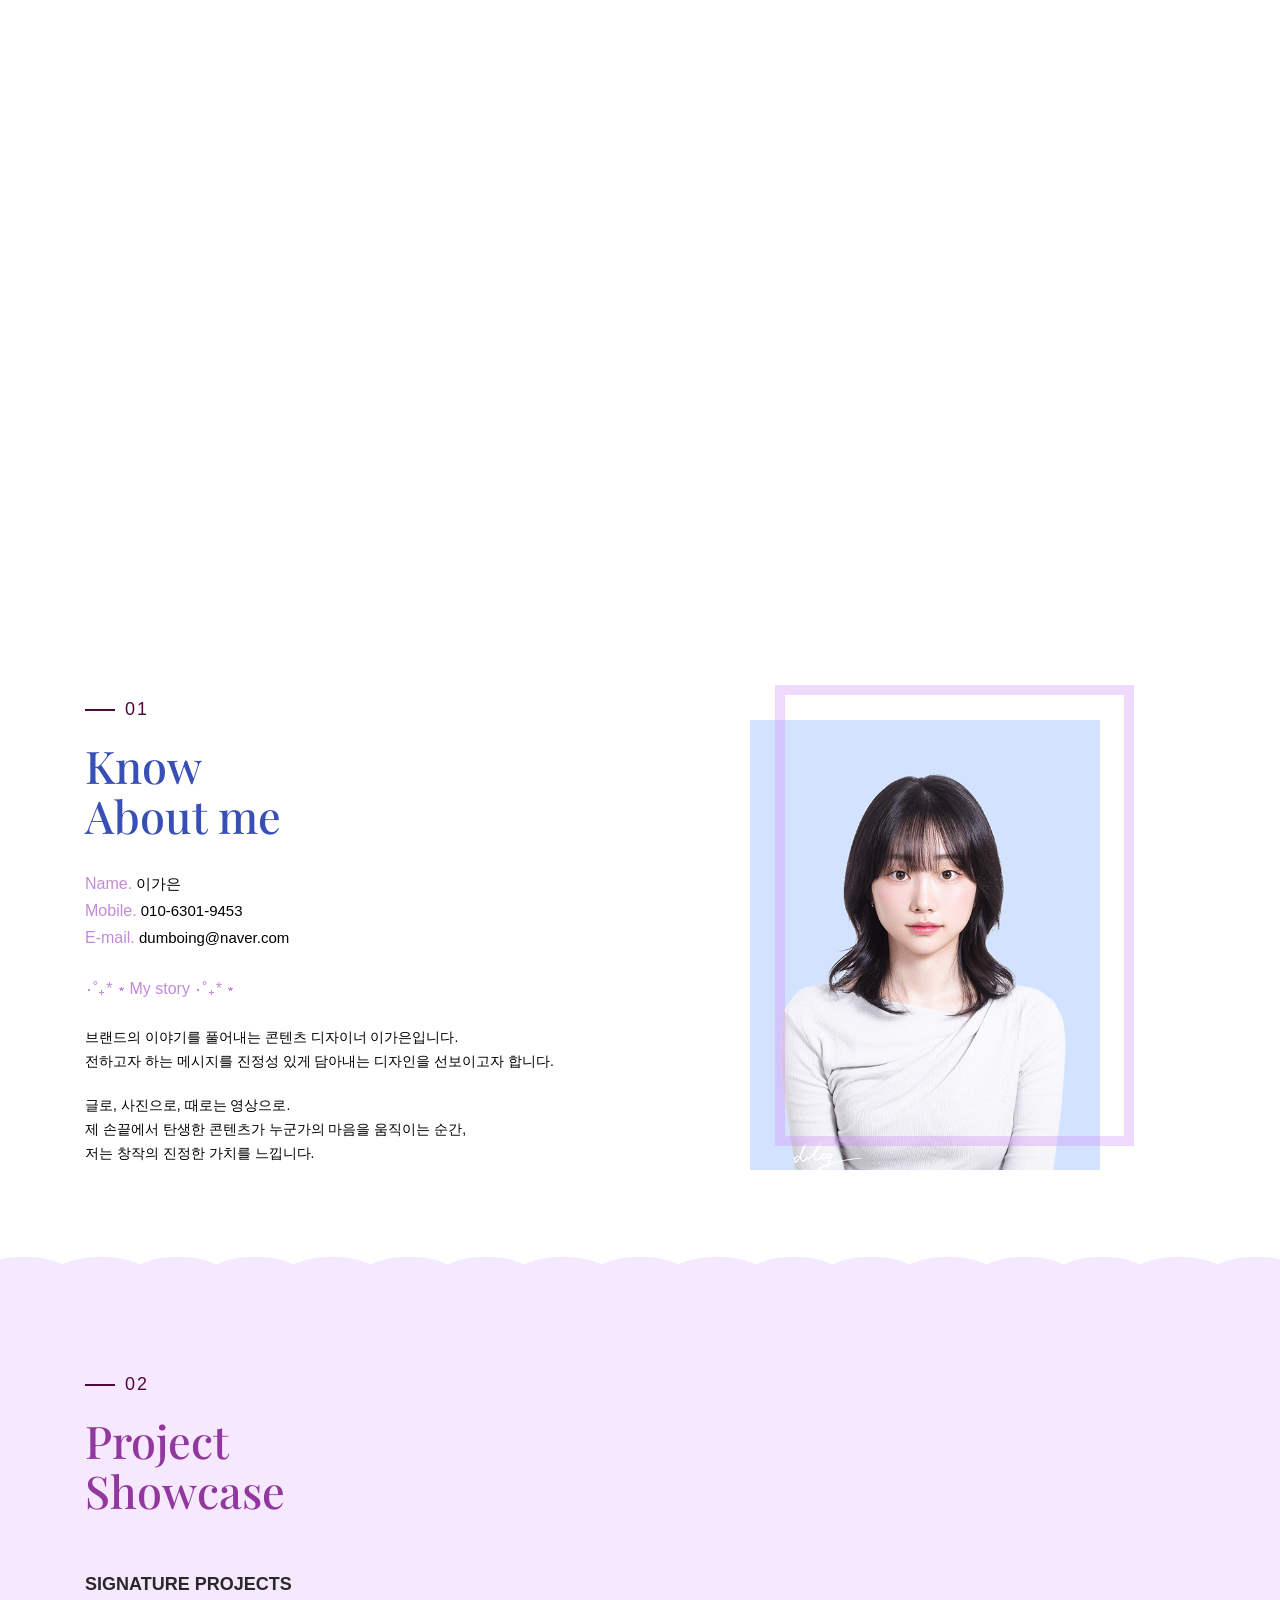
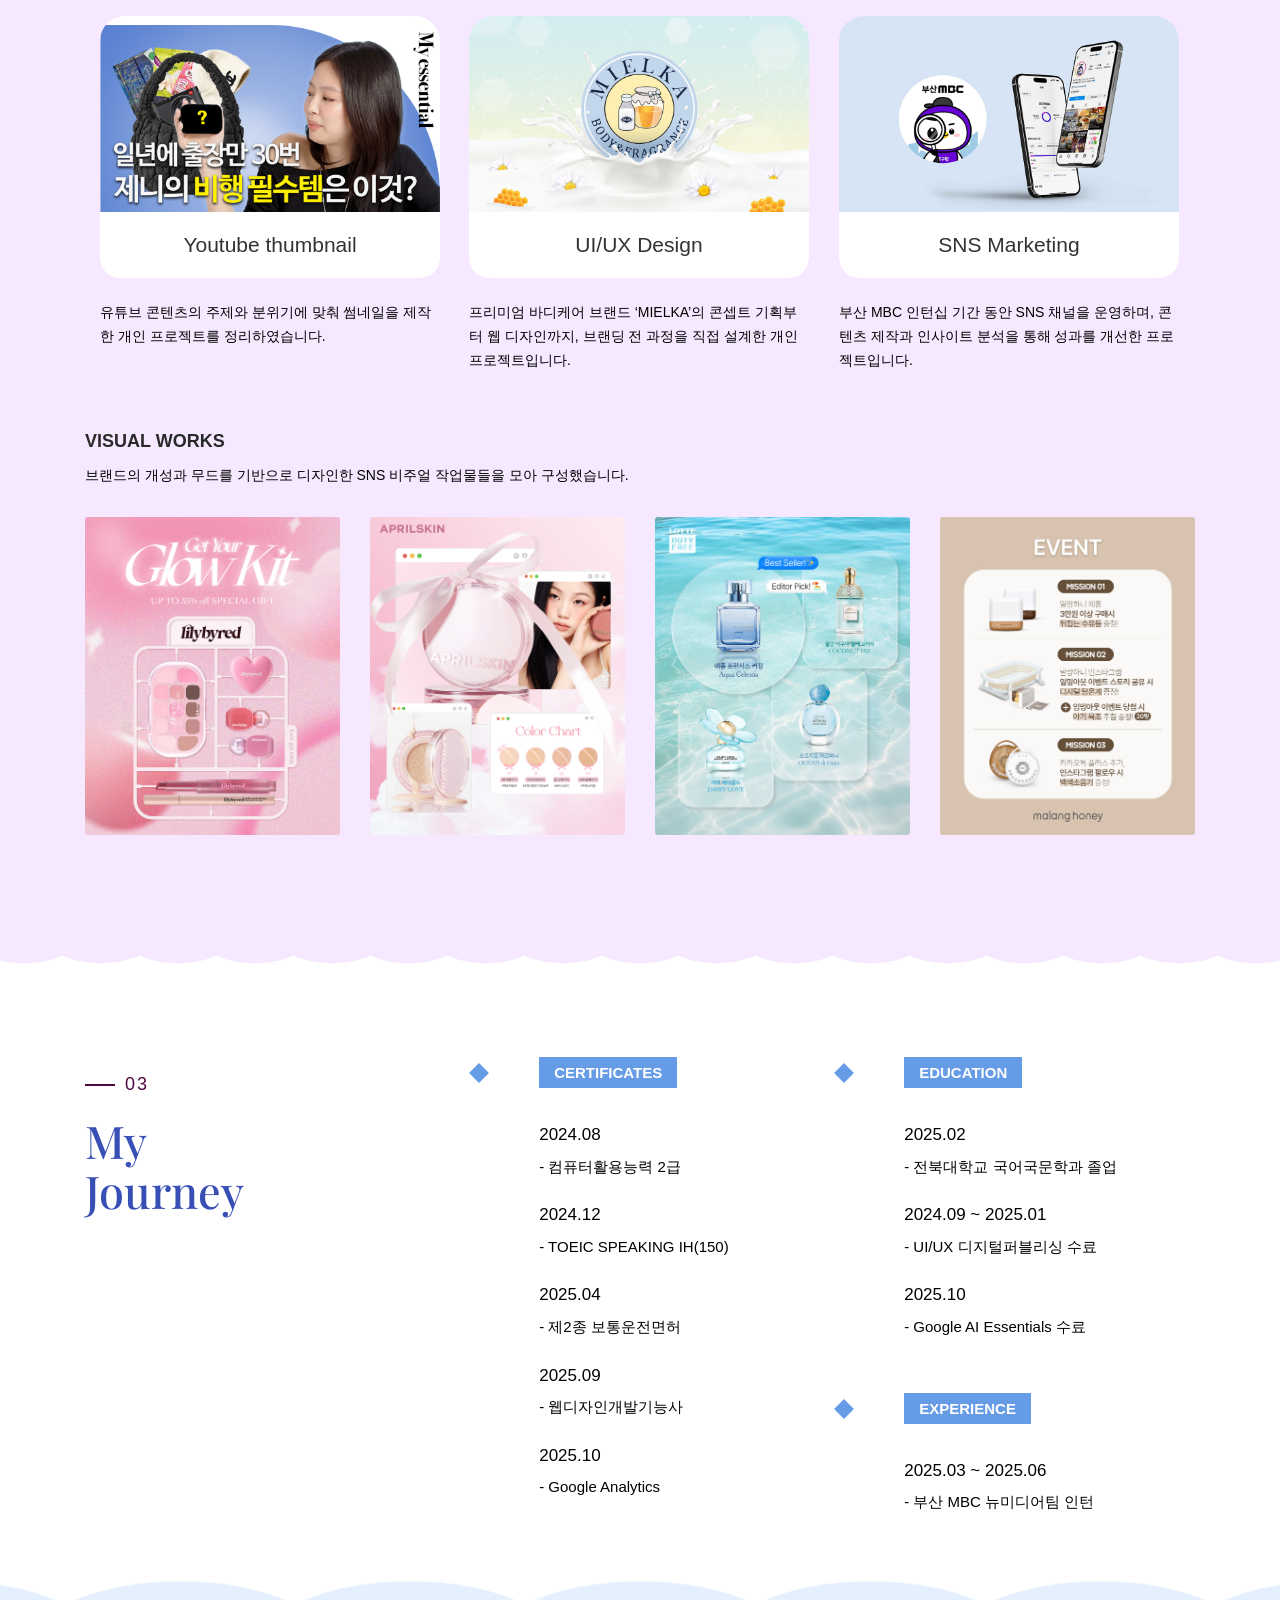
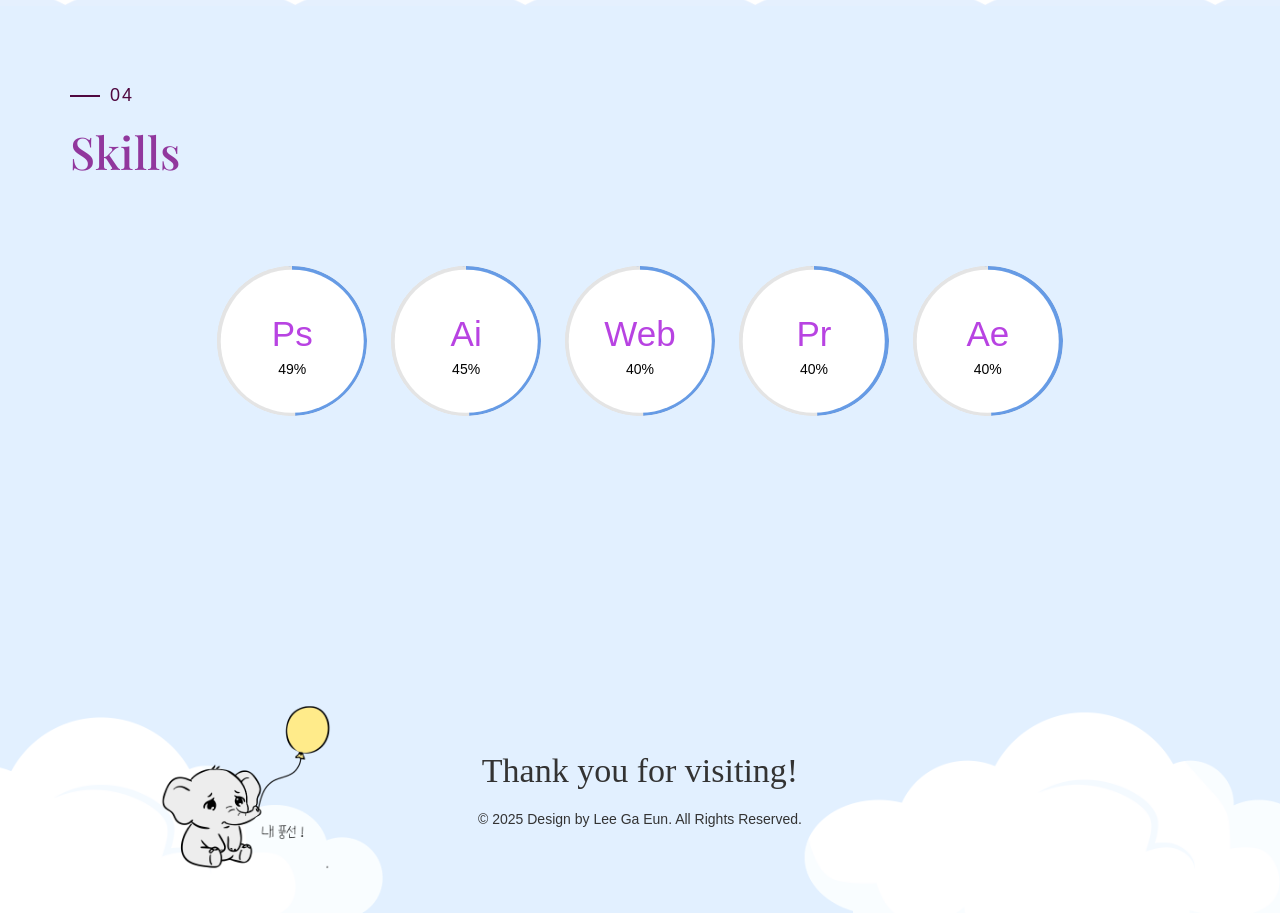
==== commit 1dd7dad7: "Add files via upload" ====
--- a/index.html
+++ b/index.html
@@ -600,4 +600,4 @@
 
 </body>
 
-</html>
+</html>
--- a/css/style.css
+++ b/css/style.css
@@ -16,7 +16,7 @@
     - About section -
     - experience section -
     - projects section -
-    - Contact section -
+    - footer section -
     - Responsive media queries -
 */
 
@@ -37,6 +37,7 @@
     font-weight: 300;
     font-display: swap;
 }
+
 @font-face {
     font-family: 'Pretendard';
     src: url('https://cdn.jsdelivr.net/gh/projectnoonnu/pretendard@1.0/Pretendard-ExtraLight.woff2') format('woff2');
@@ -58,6 +59,13 @@
     font-display: swap;
 }
 
+@font-face {
+    font-family: 'YoonChoWooSan';
+    src: url('https://cdn.jsdelivr.net/gh/projectnoonnu/2408@1.0/YoonChildfundkoreaManSeh.woff2') format('woff2');
+    font-weight: normal;
+    font-display: swap;
+}
+
 
 
 /* typography
@@ -67,7 +75,7 @@
     font-family: 'Playfair Display', serif;
     font-size: 80px;
     line-height: 70px;
-    color: #91379d;
+    color: #384fb6;
 
 }
 
@@ -83,17 +91,17 @@
 
 
 .col-md-12 h1 span {
-    color: #384fb6;
-}
-
-.col-md-12 .title{
-    font-size: 20px;
-    font-weight: 500;
-    color: #7fb6ff;
+    color: #91379d;
+}
+
+.col-md-12 .title {
+    font-size: 18px;
+    font-weight: 600;
+    color: #292929;
 }
 
 .col-md- h1 span {
-    color: #384fb6;
+    color: #91379d;
 }
 
 h4:before {
@@ -481,7 +489,7 @@
 ==================================================*/
 
 #about {
-    padding: 50px 0;
+    padding: 50px 0 60px 0;
 }
 
 #about span {
@@ -489,6 +497,8 @@
     font-weight: 500;
     font-size: 16px;
 }
+
+
 
 .h {
     font-size: 15px;
@@ -565,16 +575,30 @@
 ==================================================*/
 
 #projects {
-    background: #f8f8f8;
+    background-color: #f5e8ff;
     position: relative;
-    padding: 40px 0;
-}
-
-#pxrojects p {
-    font-size: 16px;
-    margin-bottom: 50px;
-}
-
+    padding: 100px 0;
+}
+
+.section-border {
+    width: 100%;
+    height: 10px;
+    background: url("/img/purple.png") repeat-x center bottom;
+    background-size: contain; 
+}
+
+.section-border-2 {
+    width: 100%;
+    height: 10px;
+    background: url("/img/purple2.png") repeat-x center top;
+    background-size: contain;  /* 너무 크게 튀지 않게 */
+}
+.section-border-3 {
+    width: 100%;
+    height: 30px;
+    background: url("/img/blue.png") repeat-x center bottom;
+    background-size: contain;  /* 너무 크게 튀지 않게 */
+}
 
 .portfolio .categories-grid span {
     font-size: 30px;
@@ -793,8 +817,9 @@
 .square-card {
     display: block;
     width: 100%;
-    aspect-ratio: 4/5;    /* 사각형 비율 */
-    border-radius: 3px;    
+    aspect-ratio: 4/5;
+    /* 사각형 비율 */
+    border-radius: 3px;
     margin: 20px 0;
     overflow: hidden;
     position: relative;
@@ -815,9 +840,10 @@
 }
 
 .square-inner img {
-  width: 100%;
-  height: 100%;
-  object-fit: cover; /* 정사각형 안에 꽉 채움 — 잘릴 수 있음 */
+    width: 100%;
+    height: 100%;
+    object-fit: cover;
+    /* 정사각형 안에 꽉 채움 — 잘릴 수 있음 */
 }
 
 .square-label {
@@ -836,7 +862,8 @@
 /* 카드 자체를 클릭 가능하게 */
 .square-card {
     cursor: pointer;
-    position: relative; /* ::before 오버레이 기준 */
+    position: relative;
+    /* ::before 오버레이 기준 */
 }
 
 /* 어둡게 깔리는 오버레이 */
@@ -844,7 +871,8 @@
     content: "";
     position: absolute;
     inset: 0;
-    background: rgba(0, 0, 0, 0.5); /* 검정색 반투명 */
+    background: rgba(0, 0, 0, 0.5);
+    /* 검정색 반투명 */
     opacity: 0;
     transition: opacity 0.25s ease;
     z-index: 1;
@@ -859,7 +887,8 @@
 .square-inner img {
     width: 100%;
     height: 100%;
-    object-fit: cover; /* 정사각형 꽉 채우기 */
+    object-fit: cover;
+    /* 정사각형 꽉 채우기 */
     transition: transform 0.3s ease;
 }
 
@@ -871,7 +900,8 @@
 
 .gallery-lightbox {
     position: fixed;
-    inset: 0; /* top/right/bottom/left: 0 */
+    inset: 0;
+    /* top/right/bottom/left: 0 */
     background: rgba(0, 0, 0, 0.85);
     display: flex;
     justify-content: center;
@@ -946,8 +976,8 @@
 ==================================================*/
 
 #experience {
-    padding: 100px 0 30px;
-    background: #f4f4f4;
+    padding: 100px 0 0 0;
+    background: #ffffff;
 }
 
 .timeline {
@@ -980,7 +1010,6 @@
     -webkit-transform: rotate(-45deg);
     transform: rotate(-45deg);
     background-color: #d196f1;
-
 }
 
 .timeline-event:hover .timeline-event-thumbnail {
@@ -1017,12 +1046,12 @@
     -webkit-transform: rotate(45deg);
     transform: rotate(45deg);
     background-color: rgb(102, 155, 229);
-    outline: 10px solid #f3f3f3;
+    /* outline: 10px solid #ffffff; */
     display: block;
     margin: 0.5em 0.5em 0.5em -0.5em;
     position: absolute;
-    top: 0;
-    left: 2em;
+    top: -6px;
+    left: 1em;
     width: 1em;
     height: 1em;
 }
@@ -1047,7 +1076,8 @@
 /* skill section
 ==================================================*/
 #skills {
-    padding: 125px 18px;
+    padding: 70px 18px;
+    background-color: rgb(226, 240, 255);
 }
 
 .skill-box {
@@ -1115,6 +1145,7 @@
     background: rgb(102, 155, 229);
     /*bar 채워지는 color*/
     clip: rect(0, 75px, 150px, 0);
+    outline: rgb(255, 255, 255);
 }
 
 .skill-box>.skills-circle>ul>li>span.bar-circle-left {
@@ -1138,6 +1169,22 @@
     transform: translate(-50%, -50%);
 }
 
+/* 엔딩 배너 */
+.end-banner {
+    width: 100%;
+    text-align: center;
+    /* 안의 img를 가운데 정렬 */
+    margin: 20px 0 10px;
+    /* 위아래 여백은 취향대로 조절해도 됨 */
+}
+
+.end-banner img {
+    display: inline-block;
+    max-width: 100%;
+    /* 화면보다 커지지 않게 */
+    height: auto;
+}
+
 
 /* 반응형 조정 */
 @media (max-width: 500px) {
@@ -1203,182 +1250,108 @@
 }
 
 
-.portfolio-padding {
-    padding: 50px 0;
-    border: none;
-
-}
-
-.portfolio-inner {
-    padding-bottom: 0 !important;
-    padding-top: 55px;
-}
-
-.modal-content {
-    box-shadow: 0 5px 15px rgba(0, 0, 0, 0);
-}
-
 .popup-modal {
     background: #fff;
 }
 
-.close-popup-modal {
-    float: right;
-    margin: 20px;
-    font-size: 22px;
-    opacity: 0;
-    cursor: pointer;
-    -webkit-transition: all .3s;
-    transition: all .3s;
-    -webkit-transition-delay: .6s;
-    transition-delay: .6s;
-    position: fixed;
-    z-index: 100000;
-    right: 14px;
-}
-
-.animatedModal-on .close-popup-modal {
-    opacity: 1;
-}
-
-.modal-content h2 {
-    font-family: 'Playfair Display', serif;
-    font-size: 40px;
-    line-height: 50px;
-}
-
-
-/* contact
+
+/* 푸터contact
 ==================================================*/
 
-#contact {
-    padding: 10px 0 30px 0;
-    background: #f4f4f4;
-}
-
-#contact p {
-
-    font-weight: 700;
-}
-
-#contact-form input,
-#contact-form textarea {
-    height: 50px;
-    margin-bottom: 10px;
-    border-radius: 0;
-}
-
-#contact-form label {
-    display: block;
-    margin-bottom: .2em;
-    font-size: 13px;
-    line-height: 13px;
-    font-size: 1.3rem;
-    line-height: 1.3rem;
-    color: #000;
-}
-
-#contact-form label.error {
-    margin-top: 10px;
-    margin-bottom: 1em;
-    font-size: 12px;
-    line-height: 12px;
-    font-size: 1.2rem;
-    line-height: 1.2rem;
-    color: #D33E43;
-    margin-left: 10px
-}
-
-#contact-form input[type="text"].error,
-#contact-form input[type="password"].error,
-#contact-form input[type="date"].error,
-#contact-form input[type="datetime"].error,
-#contact-form input[type="datetime-local"].error,
-#contact-form input[type="month"].error,
-#contact-form input[type="week"].error,
-#contact-form input[type="email"].error,
-#contact-form input[type="number"].error,
-#contact-form input[type="search"].error,
-#contact-form input[type="tel"].error,
-#contact-form input[type="time"].error,
-#contact-form input[type="url"].error,
-#contact-form textarea.error {
-    border-color: #D33E43
-}
+#footer-banner {
+    background-color: rgb(226, 240, 255);
+    position: relative;
+    width: 100%;
+    height: 380px;
+    background-image: url('/img/1.png');
+    background-repeat: no-repeat;
+    background-position: bottom center;
+    background-size: contain;
+}
+
+.footer-text {
+    position: absolute;
+    bottom: 80px;
+    left: 50%;
+    transform: translateX(-50%);
+    font-size: 14px;
+    color: #333;
+    z-index: 10;
+    text-align: center;
+    line-height: 2;
+}
+
+.footer-text span {
+    font-family: 'YoonChoWooSan';
+    font-size: 34px;
+}
+
 
 textarea {
     resize: none;
 }
 
-fieldset {
-    border: 0px;
-    margin: 0;
-    padding: 0
-}
-
-.required {
-    color: #e9266d
-}
-
-#success,
-#error {
-    display: none
-}
-
-#success p,
-#error p {
-    display: block;
-}
-
-#success p {
-    color: #425BB5;
-    font-size: 15px;
-    text-align: center;
-    padding: 10px;
-    border: 2px solid #425BB5;
-    margin-top: 10px;
-}
-
-#error p {
-    color: #D33E43;
-    font-size: 15px;
-    text-align: center;
-    padding: 10px;
-    border: 2px solid #D33E43;
-    margin-top: 10px;
-}
-
-#submit {
-    background-color: #425BB5;
-    color: #fff;
-    padding: 10px 40px;
-    border-radius: 0;
-    text-transform: uppercase;
-    letter-spacing: 2px;
-    font-weight: bold;
-    width: 100%;
-}
-
-.social {
-    padding-left: 0;
-    list-style: none;
-    margin-top: 20px;
-}
-
-.social li {
-    float: left;
-}
-
-.social li a {
-    color: #333;
-    font-size: 35px;
-    margin-right: 15px;
-    transition: all .3s;
-    -webkit-transition: all .3s;
-}
-
-.social li a:hover {
-    color: #425BB5;
+/* ---------- footer 반응형 ---------- */
+
+/* 태블릿 정도 (가로 991px 이하) */
+@media (max-width: 991px) {
+    #footer-banner {
+        height: 340px;
+    }
+
+    .footer-text span {
+        font-size: 34px;   /* Thank you for visiting! */
+    }
+
+    .footer-text {
+        font-size: 13px;   /* © 문장 */
+        bottom: 75px;
+    }
+}
+
+/* 작은 태블릿 ~ 큰 모바일 (가로 768px 이하) */
+@media (max-width: 768px) {
+    #footer-banner {
+        height: 310px;
+    }
+
+    .footer-text span {
+        font-size: 30px;
+    }
+
+    .footer-text {
+        font-size: 12px;
+        bottom: 70px;
+    }
+}
+
+/* 모바일 (가로 500px 이하) */
+@media (max-width: 500px) {
+    #footer-banner {
+        height: 280px;
+    }
+
+    .footer-text span {
+        font-size: 24px;   /* 폰에서 덜 부담스럽게 */
+    }
+
+    .footer-text {
+        font-size: 11px;
+        bottom: 65px;
+        line-height: 1.6;
+    }
+}
+
+/* 아주 작은 폰 (가로 380px 이하) – 옵션 */
+@media (max-width: 380px) {
+    .footer-text span {
+        font-size: 22px;
+    }
+
+    .footer-text {
+        font-size: 10px;
+        bottom: 60px;
+    }
 }
 
 
@@ -1506,42 +1479,20 @@
     clear: both;
 }
 
-/* .portfolio_item {
-    height:440px; 
-    overflow: hidden;
-}
-
-.clearfix{
-    height: 220px!important;
-} */
-
-.portfolio_bg {
-    background: url(../img/portfolio/01.jpg);
-}
-
-.category {
-    display: inline-block;
-    margin-left: 6px;
-    font-size: 16px;
-    color: #ccc;
-}
-
-/* mouse trail effect */
-
 /* mouse trail effect */
 
 .trail {
     position: fixed;
     pointer-events: none;
 
-    font-size: 20px;
+    font-size: 21px;
     /* 별 크기 */
     line-height: 2;
     color: rgba(71, 178, 255, 0.6);
 
     /* 시작 위치: 커서 위치 기준 */
     transform: translate(-50%, -50%) translateY(0);
-    animation: trail-fade 1.3s ease-out forwards;
+    animation: trail-fade 1.7s ease-out forwards;
     /* 꼬리를 길게 보이게 1초 */
     z-index: 9999;
 }
@@ -1550,12 +1501,13 @@
 @keyframes trail-fade {
     0% {
         opacity: 0.8;
-        transform: translate(-50%, -50%) translateY(0) scale(1);
+        transform: translate(-50%, -50%) translateY(0) scale(1.2);
     }
 
     100% {
         opacity: 0;
         /* 아래로 많이 떨어지면서 살짝 작아지게 */
-        transform: translate(-50%, -50%) translateY(140px) scale(0.7);
-    }
-}
+        transform: translate(-50%, -50%) translateY(140px) scale(0);
+    }
+}
+
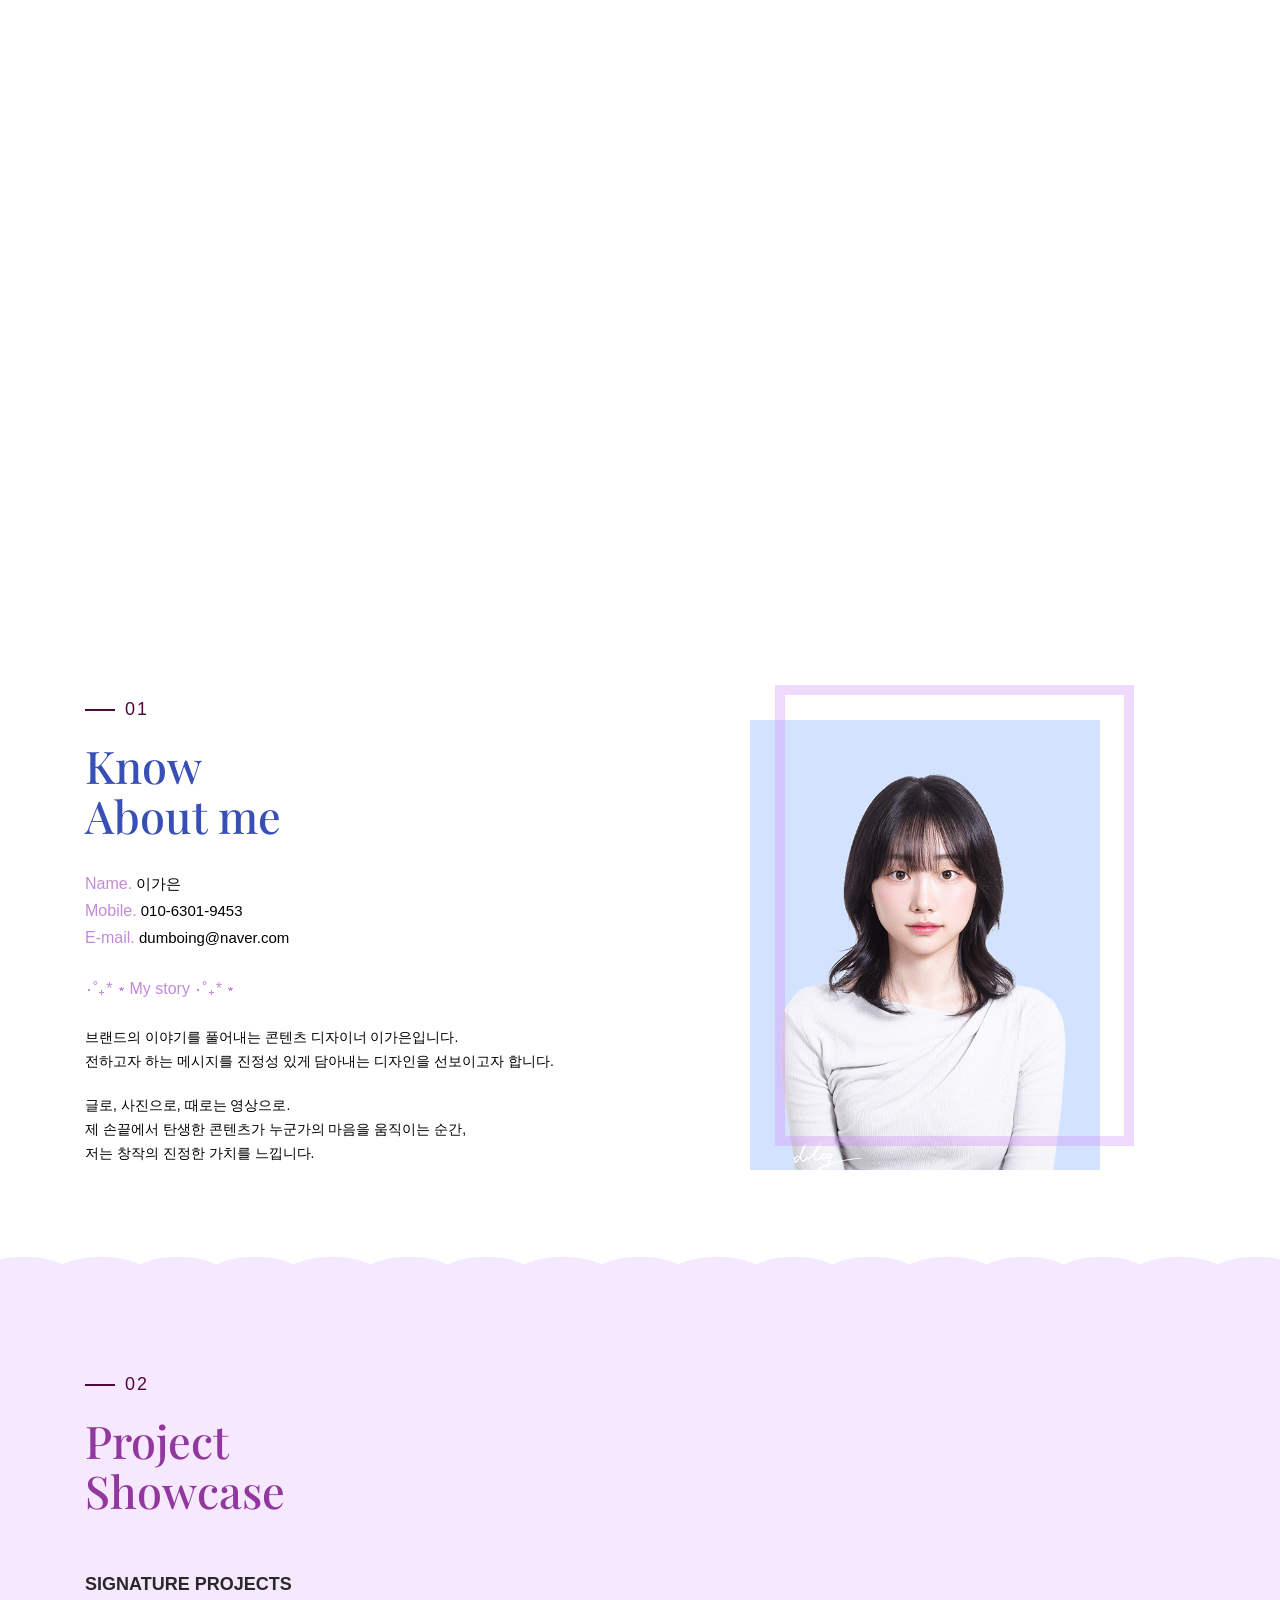
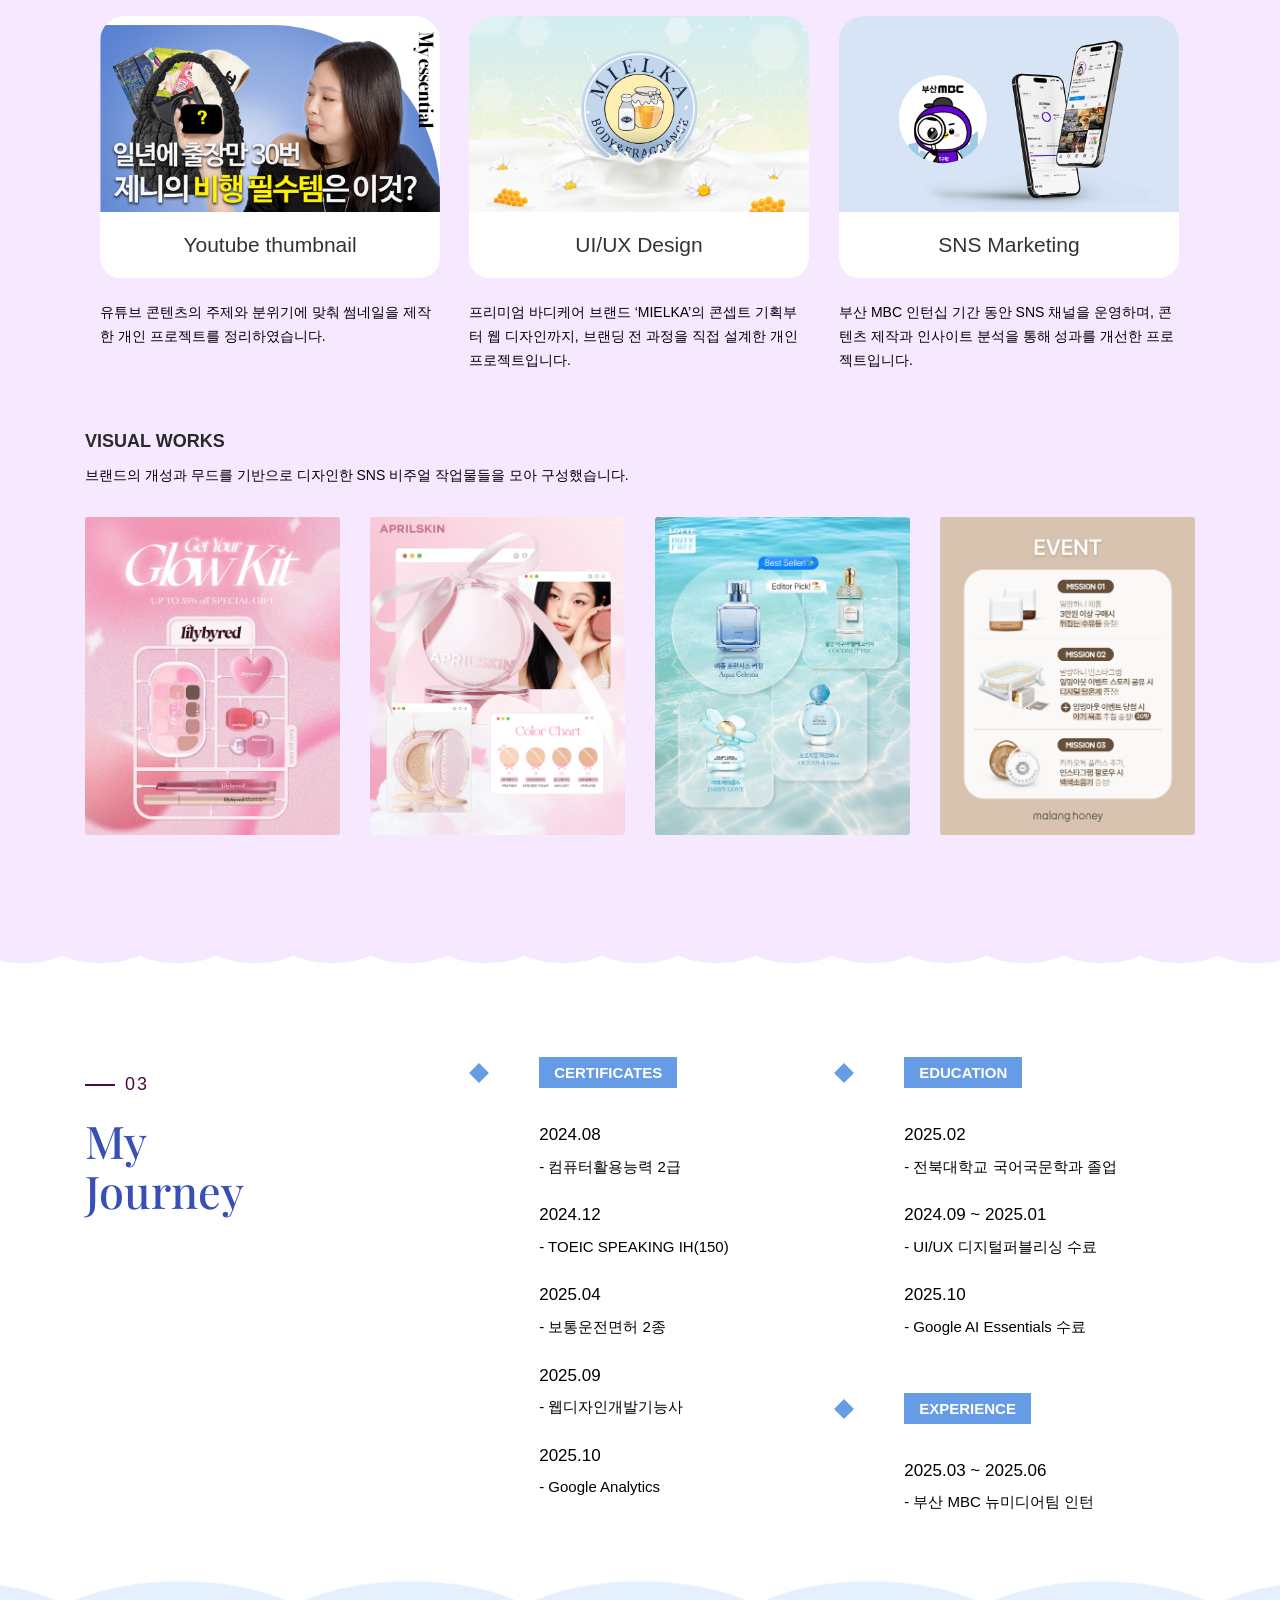
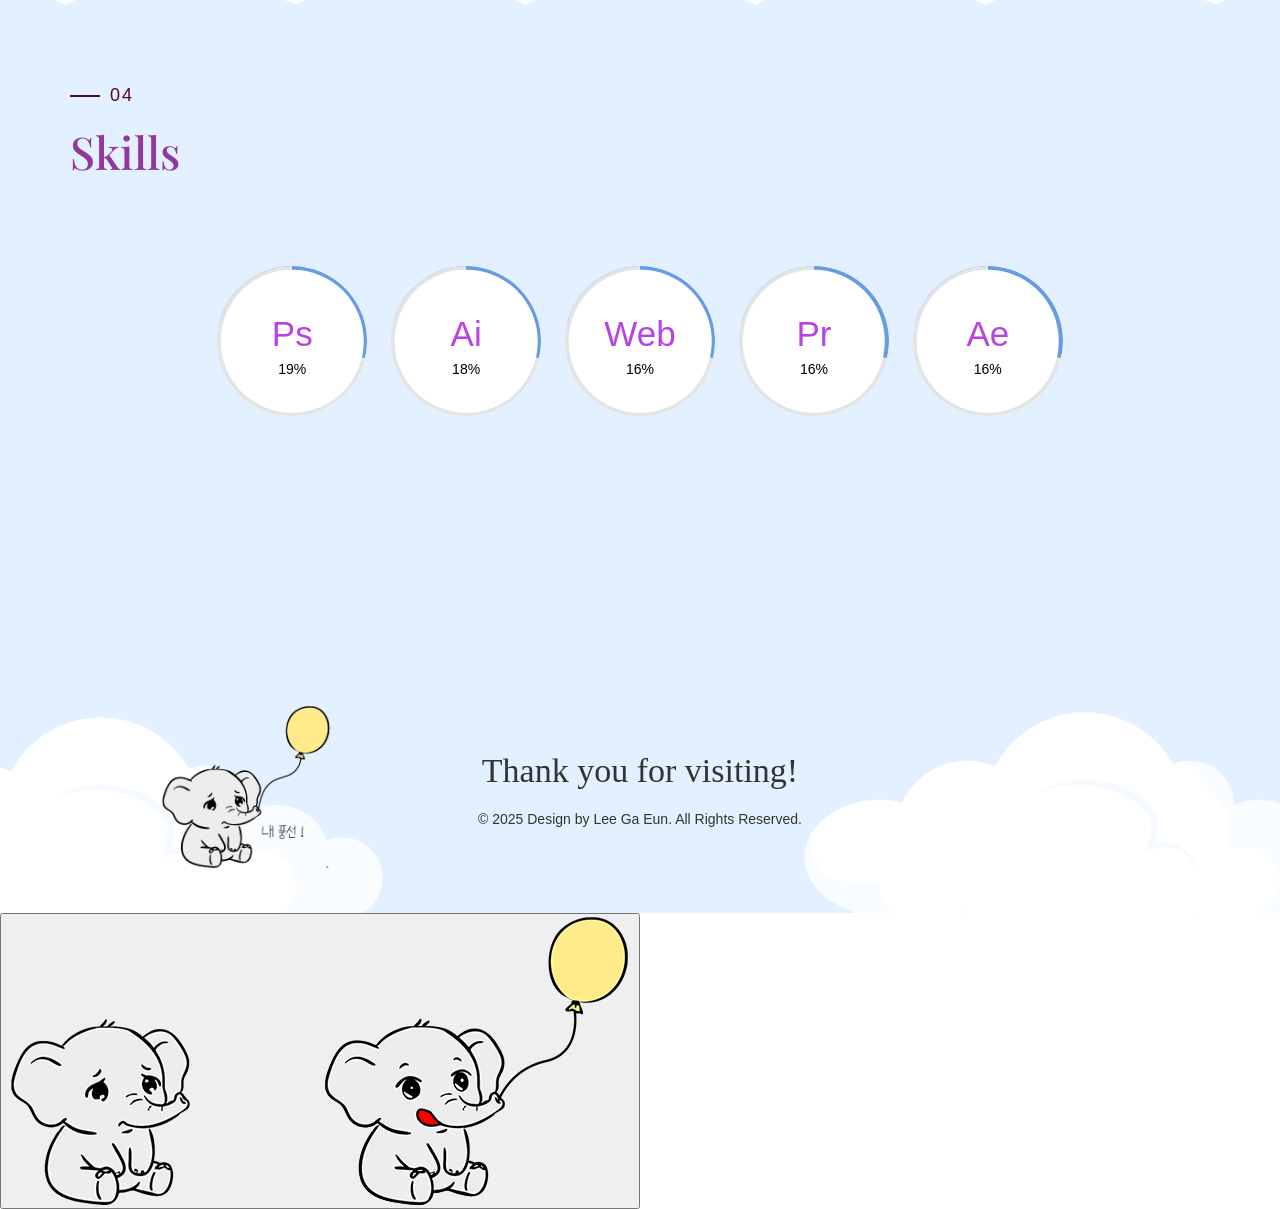
==== commit 14330797: "Update index.html" ====
--- a/index.html
+++ b/index.html
@@ -81,6 +81,11 @@
                         <br>저는 창작의 진정한 가치를 느낍니다.
                     </div>
                 </div>
+                <!-- <div class="blog">
+                    <a href="https://m.blog.naver.com/PostList.naver?blogId=mimosadelicate&tab=1">
+                        <p>blog</p>
+                    </a>
+                </div> -->
             </div>
 
             <div class="col-md-6 about-img-div">
@@ -99,13 +104,13 @@
         <!-- 02. 메인 프로젝트 시작 -->
         <div class="container">
 
-            <div class="col-md-12">
+            <div class="col-md-12" data-aos="fade-up">
                 <h4>02</h4>
                 <h1 class="size-50"><span>Project<br>Showcase</span></h1>
             </div>
 
             <!-- 위 3개 폴더 -->
-            <div class="portfolio">
+            <div class="portfolio" data-aos="fade-up">
                 <!-- portfolio_filter -->
                 <div class="categories-grid wow fadeInLeft">
                     <nav class="categories">
@@ -117,7 +122,7 @@
                 <!-- portfolio_filter -->
 
                 <div class="col-md-12">
-                    <p class="title">SIGNATURE PROJECTS</p>
+                    <p class="title" data-aos="fade-up">SIGNATURE PROJECTS</p>
 
                     <div class="no-padding portfolio_container clearfix" data-aos="fade-up">
 
@@ -224,7 +229,7 @@
             <!-- 위 3개 끝 -->
 
             <!-- 갤러리 시작! -->
-            <div class="col-md-12">
+            <div class="col-md-12" data-aos="fade-up">
 
                 <p class="title">VISUAL WORKS</p>
                 <p>브랜드의 개성과 무드를 기반으로 디자인한 SNS 비주얼 작업물들을 모아 구성했습니다.</p>
@@ -302,7 +307,7 @@
                             <h3>2024.12</h3>
                             <p>- TOEIC SPEAKING IH(150)</p>
                             <h3>2025.04</h3>
-                            <p>- 제2종 보통운전면허</p>
+                            <p>- 보통운전면허 2종</p>
                             <h3>2025.09</h3>
                             <p>- 웹디자인개발기능사</p>
                             <h3>2025.10</h3>
@@ -393,6 +398,11 @@
     </div>
     <!-- 푸터 끝 -->
 
+    <!-- 코끼리 호버 버튼 -->
+    <button id="toTopBtn" type="button" aria-label="장식 버튼">
+        <img class="ele-img ele-default" src="img/sad.png" alt="코끼리 기본">
+        <img class="ele-img ele-hover" src="img/happy.png" alt="코끼리 호버">
+    </button>
 
 
 
@@ -437,16 +447,16 @@
     </script>
 
 
-    <!-- ⭐ 별 떨어지는 커서 효과 -->
+    <!-- ⭐ 별 떨어지는 효과 스크립트 -->
     <script>
         // 마지막으로 별을 생성한 시간
         let lastTrailTime = 0;
 
         // 별 생성 간격(ms) – 너무 많이 생성되지 않도록 조절
-        const TRAIL_INTERVAL = 35;
+        const TRAIL_INTERVAL = 40;
 
         // 화면에 존재할 수 있는 별 최대 개수 (넘으면 오래된 별부터 삭제)
-        const MAX_STARS = 30;
+        const MAX_STARS = 35;
 
 
         /* ======================================================
@@ -598,6 +608,44 @@
         });
     </script>
 
+    <!-- 코끼리 탑버튼 스크립트 -->
+
+
+    <script>
+        const btn = document.getElementById('toTopBtn');
+        const imgDefault = btn.querySelector('.ele-default');
+        const imgHover = btn.querySelector('.ele-hover');
+
+        // PC: 스크롤 내려가면 나타나기
+        window.addEventListener('scroll', () => {
+            if (window.scrollY > 300) {
+                btn.classList.add('is-visible');
+            } else {
+                btn.classList.remove('is-visible');
+            }
+        });
+
+        // PC & Mobile: 클릭하면 상단 이동
+        btn.addEventListener('click', () => {
+            window.scrollTo({ top: 0, behavior: 'smooth' });
+        });
+
+        // 📱 Mobile: 터치 시 hover 효과 강제 적용
+        btn.addEventListener('touchstart', () => {
+            imgDefault.style.opacity = 0;
+            imgHover.style.opacity = 1;
+        }, { passive: true });
+
+        btn.addEventListener('touchend', () => {
+            imgDefault.style.opacity = 1;
+            imgHover.style.opacity = 0;
+        }, { passive: true });
+    </script>
+
+
+
+
+
 </body>
 
-</html>+</html>
--- a/css/style.css
+++ b/css/style.css
@@ -583,20 +583,20 @@
 .section-border {
     width: 100%;
     height: 10px;
-    background: url("/img/purple.png") repeat-x center bottom;
+    background: url("../img/purple.png") repeat-x center bottom;
     background-size: contain; 
 }
 
 .section-border-2 {
     width: 100%;
     height: 10px;
-    background: url("/img/purple2.png") repeat-x center top;
+    background: url("../img/purple2.png") repeat-x center top;
     background-size: contain;  /* 너무 크게 튀지 않게 */
 }
 .section-border-3 {
     width: 100%;
     height: 30px;
-    background: url("/img/blue.png") repeat-x center bottom;
+    background: url("../img/blue.png") repeat-x center bottom;
     background-size: contain;  /* 너무 크게 튀지 않게 */
 }
 
@@ -1263,7 +1263,7 @@
     position: relative;
     width: 100%;
     height: 380px;
-    background-image: url('/img/1.png');
+    background-image: url('../img/1.png');
     background-repeat: no-repeat;
     background-position: bottom center;
     background-size: contain;
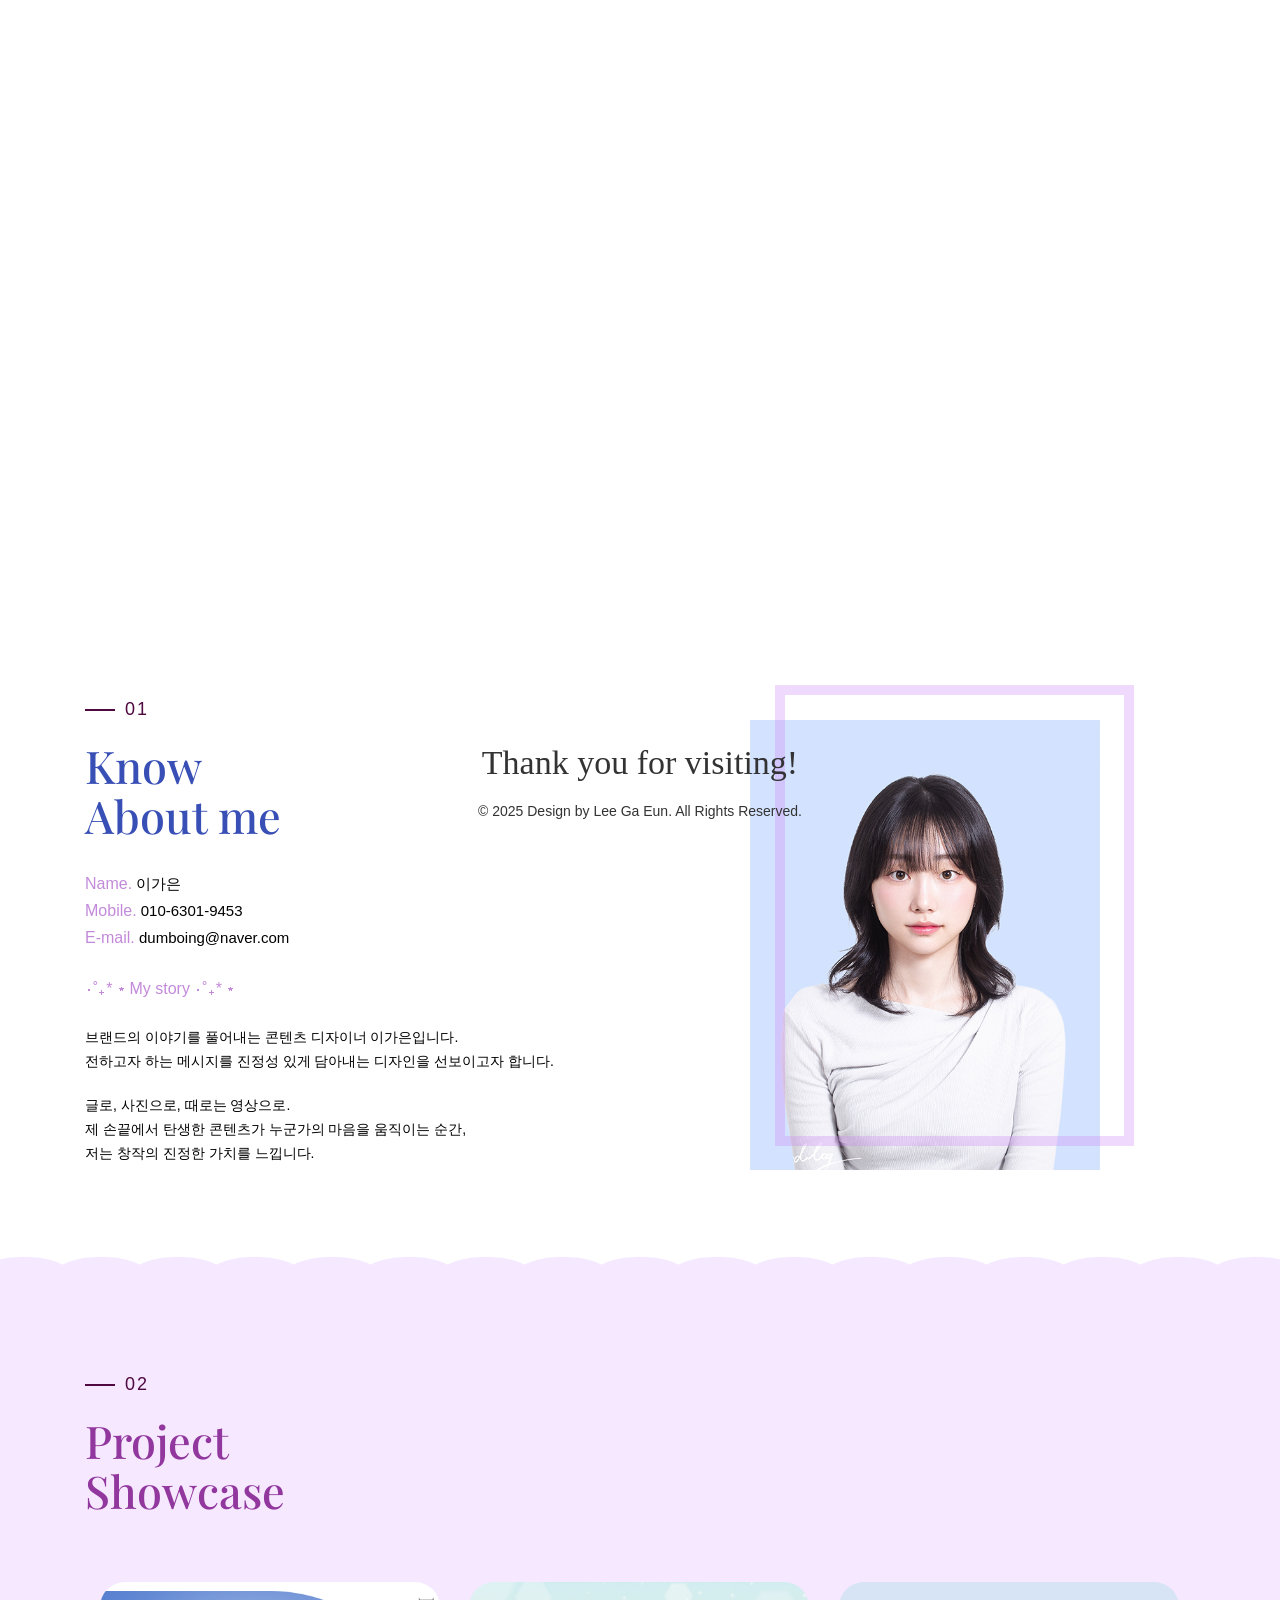
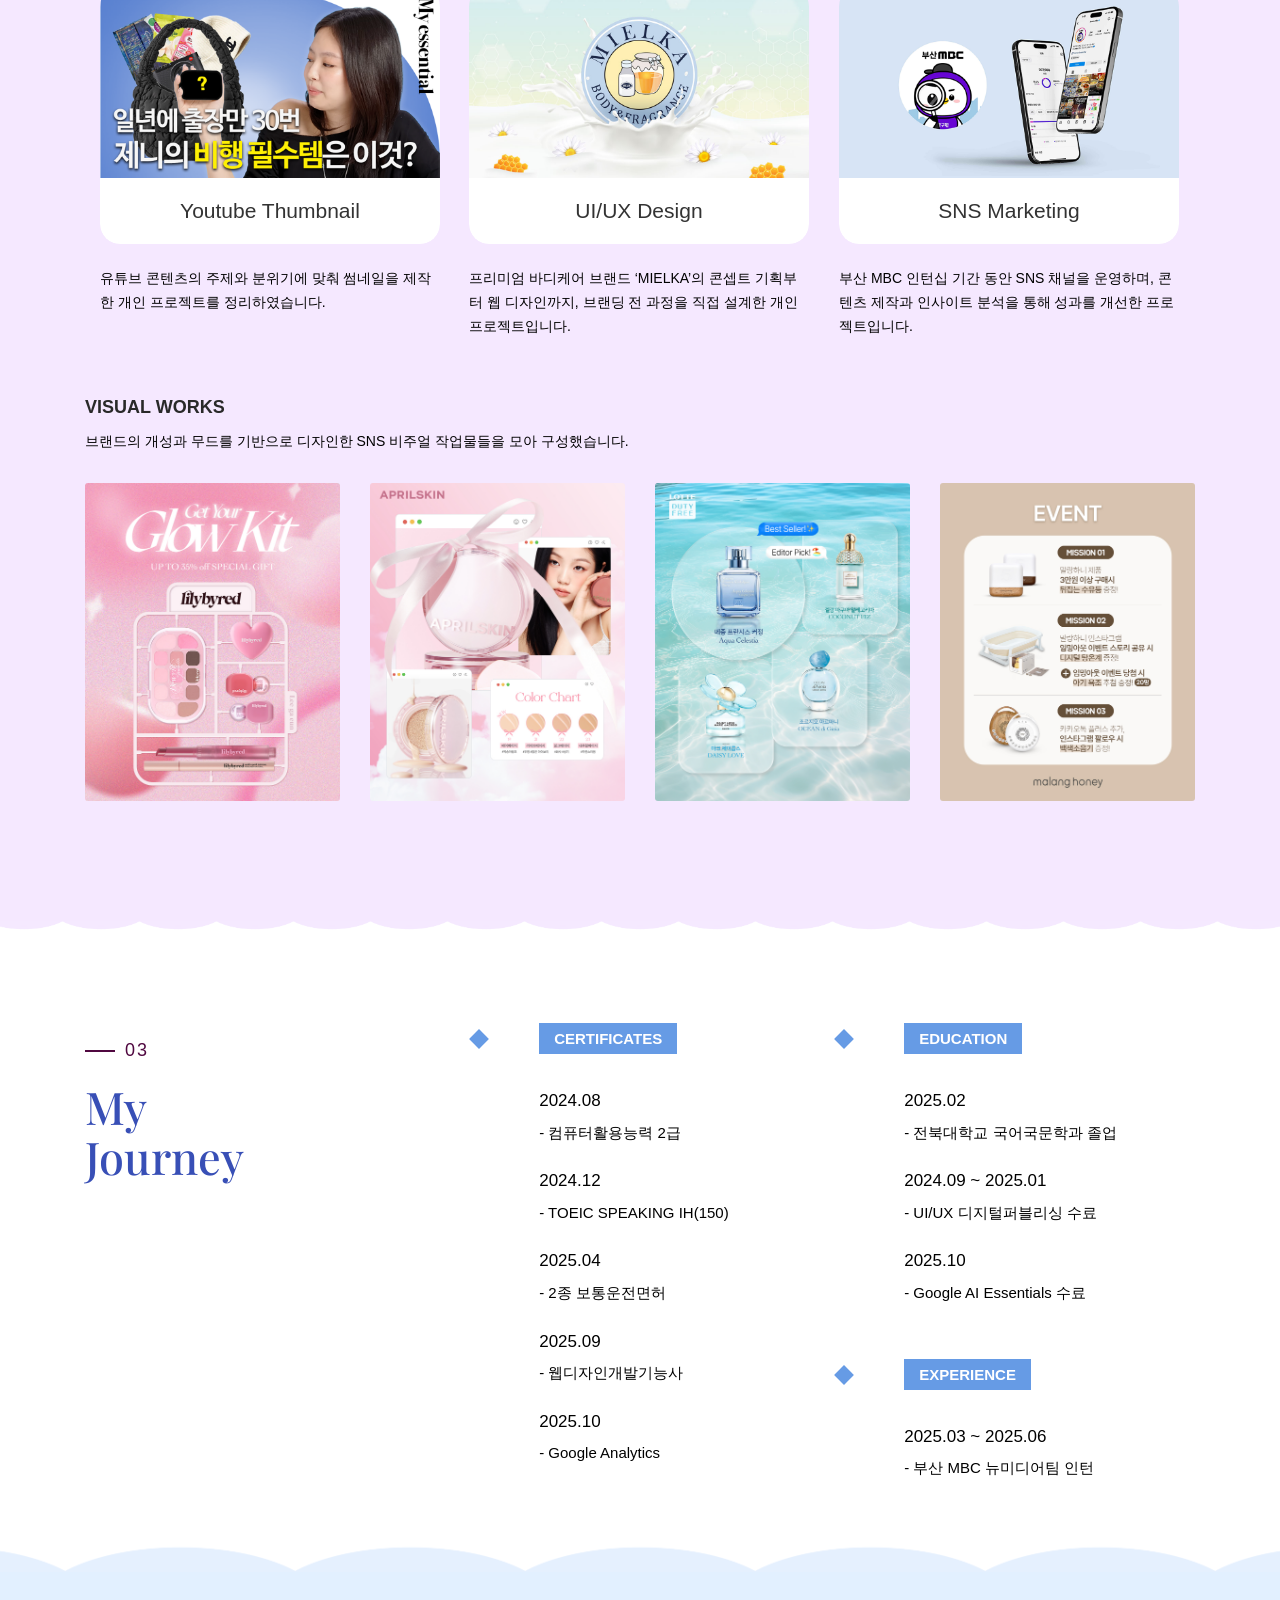
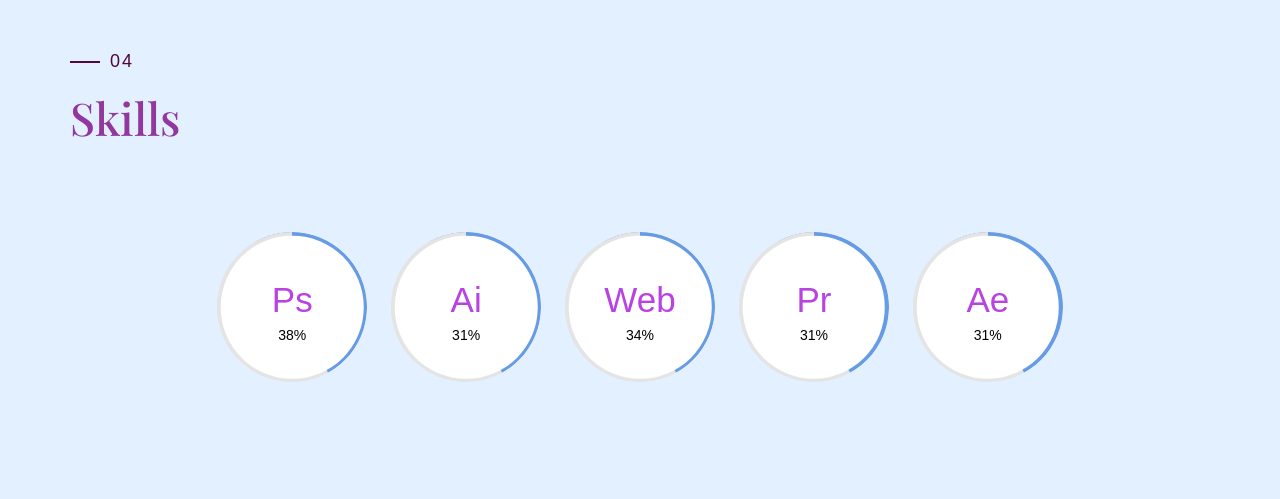
==== commit b64767cf: "Update index.html" ====
--- a/index.html
+++ b/index.html
@@ -81,11 +81,12 @@
                         <br>저는 창작의 진정한 가치를 느낍니다.
                     </div>
                 </div>
-                <!-- <div class="blog">
+                <!-- <p>
                     <a href="https://m.blog.naver.com/PostList.naver?blogId=mimosadelicate&tab=1">
-                        <p>blog</p>
+                        <img src="img/house.png" alt="#" 치
+>
                     </a>
-                </div> -->
+                </p> -->
             </div>
 
             <div class="col-md-6 about-img-div">
@@ -122,7 +123,7 @@
                 <!-- portfolio_filter -->
 
                 <div class="col-md-12">
-                    <p class="title" data-aos="fade-up">SIGNATURE PROJECTS</p>
+                    <!-- <p class="title" data-aos="fade-up">SIGNATURE PROJECTS</p> -->
 
                     <div class="no-padding portfolio_container clearfix" data-aos="fade-up">
 
@@ -135,7 +136,7 @@
                                         <a href="https://drive.google.com/file/d/1eJ0E55wRBbbUzgt5tnAgh6NEcnYrhXQC/view?usp=sharing"
                                             target="_blank" class="mp">
                                             <img src="img/portfolio/dvt.png" alt="image" class="img-responsive" />
-                                            <div class="overlay-title"><span>Youtube thumbnail</span></div>
+                                            <div class="overlay-title"><span>Youtube Thumbnail</span></div>
                                         </a>
                                     </div>
                                 </div>
@@ -286,7 +287,7 @@
     <div class="section-border-2"></div>
 
 
-    <!-- 03. 여정 시작 -->
+    <!-- 여정 시작 -->
     <div class="section" id="experience">
         <div class="container">
             <div class="col-md-4" data-aos="fade-up">
@@ -307,7 +308,7 @@
                             <h3>2024.12</h3>
                             <p>- TOEIC SPEAKING IH(150)</p>
                             <h3>2025.04</h3>
-                            <p>- 보통운전면허 2종</p>
+                            <p>- 2종 보통운전면허</p>
                             <h3>2025.09</h3>
                             <p>- 웹디자인개발기능사</p>
                             <h3>2025.10</h3>
@@ -344,11 +345,11 @@
             </div>
         </div>
     </div>
-    <!-- 03. 여정 끝 -->
+    <!-- 여정 끝 -->
 
     <div class="section-border-3"></div>
 
-    <!-- 04. 스킬 시작 -->
+    <!-- 스킬 시작 -->
     <div class="section" id="skills">
         <div class="container">
             <div class="col-md-" data-aos="fade-up">
@@ -361,10 +362,10 @@
                             <li data-percent="100"><span class="text">Ps</span><span
                                     class="bar-circle-right"></span><span class="bar-circle-left"></span><span
                                     class="bar-circle-cover"></span><b></b></li>
-                            <li data-percent="90"><span class="text">Ai</span><span
+                            <li data-percent="80"><span class="text">Ai</span><span
                                     class="bar-circle-right"></span><span class="bar-circle-left"></span><span
                                     class="bar-circle-cover"></span><b></b></li>
-                            <li data-percent="80"><span class="text">Web</span><span
+                            <li data-percent="90"><span class="text">Web</span><span
                                     class="bar-circle-right"></span><span class="bar-circle-left"></span><span
                                     class="bar-circle-cover"></span><b></b></li>
                             <li data-percent="80"><span class="text">Pr</span><span
@@ -377,38 +378,30 @@
                     </div>
                 </div>
             </div>
-
         </div>
-    </div>
+        <div class="skills-line"></div>
+
+    </div>
+    <!-- 스킬 끝 -->
 
     <!-- partial -->
     <script src='https://cdnjs.cloudflare.com/ajax/libs/jquery/3.1.0/jquery.min.js'></script>
     <script src="js/skill_script.js"></script>
 
-    <!-- 04. 스킬 끝 -->
-
 
     <!-- 푸터 시작 -->
-    <div id="footer-banner">
+    <div id="footer">
         <div class="footer-text">
-            <span>Thank you for visiting!</span>
-            <br>
+            <span>Thank you for visiting!</span><br>
             © 2025 Design by Lee Ga Eun. All Rights Reserved.
         </div>
     </div>
     <!-- 푸터 끝 -->
 
-    <!-- 코끼리 호버 버튼 -->
-    <button id="toTopBtn" type="button" aria-label="장식 버튼">
-        <img class="ele-img ele-default" src="img/sad.png" alt="코끼리 기본">
-        <img class="ele-img ele-hover" src="img/happy.png" alt="코끼리 호버">
-    </button>
-
-
-
-    <!-- @@ 기타 구현되는 효과들 @@  -->
-
-    <!-- 갤러리 라이트박스 -->
+
+    <!-- 기타 효과들 -->
+
+    <!-- 갤러리 라이트 박스 -->
     <div id="gallery-lightbox" class="gallery-lightbox">
         <button class="glb-close" aria-label="닫기">&times;</button>
         <button class="glb-prev" aria-label="이전">&#10094;</button>
@@ -418,6 +411,10 @@
         <div class="glb-counter"></div>
     </div>
 
+    <!-- TOP 버튼 -->
+    <button id="toTopBtn" type="button" aria-label="페이지 상단으로 이동">
+        <img src="img/house.png" alt="위로 가기 아이콘">
+    </button>
 
 
     <!-- jQuery -->
@@ -446,17 +443,16 @@
         });
     </script>
 
-
     <!-- ⭐ 별 떨어지는 효과 스크립트 -->
     <script>
         // 마지막으로 별을 생성한 시간
         let lastTrailTime = 0;
 
         // 별 생성 간격(ms) – 너무 많이 생성되지 않도록 조절
-        const TRAIL_INTERVAL = 40;
+        const TRAIL_INTERVAL = 25;
 
         // 화면에 존재할 수 있는 별 최대 개수 (넘으면 오래된 별부터 삭제)
-        const MAX_STARS = 35;
+        const MAX_STARS = 45;
 
 
         /* ======================================================
@@ -498,7 +494,7 @@
             // 8) 애니메이션 끝나면 자동 삭제
             setTimeout(() => {
                 star.remove();
-            }, 1500);
+            }, 700);
         }
 
 
@@ -532,8 +528,6 @@
         }, { passive: true });
 
     </script>
-
-
 
     <!-- 갤러리 라이트박스 스크립트 (좌우 넘기기) -->
     <script>
@@ -608,15 +602,11 @@
         });
     </script>
 
-    <!-- 코끼리 탑버튼 스크립트 -->
-
-
+    <!-- 탑버튼 스크립트 -->
     <script>
         const btn = document.getElementById('toTopBtn');
-        const imgDefault = btn.querySelector('.ele-default');
-        const imgHover = btn.querySelector('.ele-hover');
-
-        // PC: 스크롤 내려가면 나타나기
+
+        // 스크롤 내리면 버튼 나타나기
         window.addEventListener('scroll', () => {
             if (window.scrollY > 300) {
                 btn.classList.add('is-visible');
@@ -625,21 +615,10 @@
             }
         });
 
-        // PC & Mobile: 클릭하면 상단 이동
+        // 클릭하면 상단으로 부드럽게 이동
         btn.addEventListener('click', () => {
             window.scrollTo({ top: 0, behavior: 'smooth' });
         });
-
-        // 📱 Mobile: 터치 시 hover 효과 강제 적용
-        btn.addEventListener('touchstart', () => {
-            imgDefault.style.opacity = 0;
-            imgHover.style.opacity = 1;
-        }, { passive: true });
-
-        btn.addEventListener('touchend', () => {
-            imgDefault.style.opacity = 1;
-            imgHover.style.opacity = 0;
-        }, { passive: true });
     </script>
 
 
--- a/css/style.css
+++ b/css/style.css
@@ -584,20 +584,23 @@
     width: 100%;
     height: 10px;
     background: url("../img/purple.png") repeat-x center bottom;
-    background-size: contain; 
+    background-size: contain;
 }
 
 .section-border-2 {
     width: 100%;
     height: 10px;
     background: url("../img/purple2.png") repeat-x center top;
-    background-size: contain;  /* 너무 크게 튀지 않게 */
-}
+    background-size: contain;
+    /* 너무 크게 튀지 않게 */
+}
+
 .section-border-3 {
     width: 100%;
     height: 30px;
     background: url("../img/blue.png") repeat-x center bottom;
-    background-size: contain;  /* 너무 크게 튀지 않게 */
+    background-size: contain;
+    /* 너무 크게 튀지 않게 */
 }
 
 .portfolio .categories-grid span {
@@ -1185,6 +1188,89 @@
     height: auto;
 }
 
+/* ================ 코끼리 탑버튼 ================ */
+/* 코끼리 버튼 위치 */
+#toTopBtn {
+    position: fixed;
+    bottom: 30px;
+    right: 0;
+    width: 110px;
+    height: 110px;
+    padding: 0;
+    border: none;
+    background: transparent;
+    cursor: pointer;
+
+    opacity: 0;
+    pointer-events: none;
+    transform: translateY(8px);
+    transition: opacity 0.25s ease, transform 0.25s ease;
+
+    z-index: 9998;
+}
+
+/* 두 이미지를 겹치기 */
+#toTopBtn .ele-img {
+    position: absolute;
+    inset: 0;
+    /* top/right/bottom/left: 0 */
+    width: 100%;
+    height: 100%;
+    object-fit: contain;
+    display: block;
+    transition: opacity 0.15s ease;
+}
+
+/* 기본 이미지는 보이게 */
+#toTopBtn .ele-default {
+    opacity: 1;
+}
+
+/* 호버 이미지는 기본적으로 숨김 */
+#toTopBtn .ele-hover {
+    opacity: 0;
+}
+
+/* 호버했을 때 서로 교체 */
+#toTopBtn:hover .ele-default {
+    opacity: 0;
+}
+
+#toTopBtn:hover .ele-hover {
+    opacity: 1;
+}
+
+/* 스크롤 내려갔을 때만 버튼 보이게 */
+#toTopBtn.is-visible {
+    opacity: 1;
+    pointer-events: auto;
+    transform: translateY(0);
+}
+
+/* 모바일에서 조금 줄이기 */
+@media (max-width: 500px) {
+    #toTopBtn {
+        width: 80px;
+        height: 80px;
+        bottom: 18px;
+        right: 3px;
+    }
+}
+
+/* 모바일 터치 시 이미지 교체 */
+#toTopBtn.touch-active .ele-default {
+    opacity: 0;
+}
+
+#toTopBtn.touch-active .ele-hover {
+    opacity: 1;
+}
+
+
+/* ======= 코끼리 끝! ========= */
+
+
+
 
 /* 반응형 조정 */
 @media (max-width: 500px) {
@@ -1271,7 +1357,7 @@
 
 .footer-text {
     position: absolute;
-    bottom: 80px;
+    bottom: 75px;
     left: 50%;
     transform: translateX(-50%);
     font-size: 14px;
@@ -1300,11 +1386,13 @@
     }
 
     .footer-text span {
-        font-size: 34px;   /* Thank you for visiting! */
+        font-size: 34px;
+        /* Thank you for visiting! */
     }
 
     .footer-text {
-        font-size: 13px;   /* © 문장 */
+        font-size: 13px;
+        /* © 문장 */
         bottom: 75px;
     }
 }
@@ -1332,7 +1420,8 @@
     }
 
     .footer-text span {
-        font-size: 24px;   /* 폰에서 덜 부담스럽게 */
+        font-size: 24px;
+        /* 폰에서 덜 부담스럽게 */
     }
 
     .footer-text {
@@ -1485,14 +1574,14 @@
     position: fixed;
     pointer-events: none;
 
-    font-size: 21px;
+    font-size: 15px;
     /* 별 크기 */
     line-height: 2;
     color: rgba(71, 178, 255, 0.6);
 
     /* 시작 위치: 커서 위치 기준 */
     transform: translate(-50%, -50%) translateY(0);
-    animation: trail-fade 1.7s ease-out forwards;
+    animation: trail-fade 1.4s ease-out forwards;
     /* 꼬리를 길게 보이게 1초 */
     z-index: 9999;
 }
@@ -1501,7 +1590,7 @@
 @keyframes trail-fade {
     0% {
         opacity: 0.8;
-        transform: translate(-50%, -50%) translateY(0) scale(1.2);
+        transform: translate(-50%, -50%) translateY(0) scale(1.4);
     }
 
     100% {
@@ -1510,4 +1599,3 @@
         transform: translate(-50%, -50%) translateY(140px) scale(0);
     }
 }
-
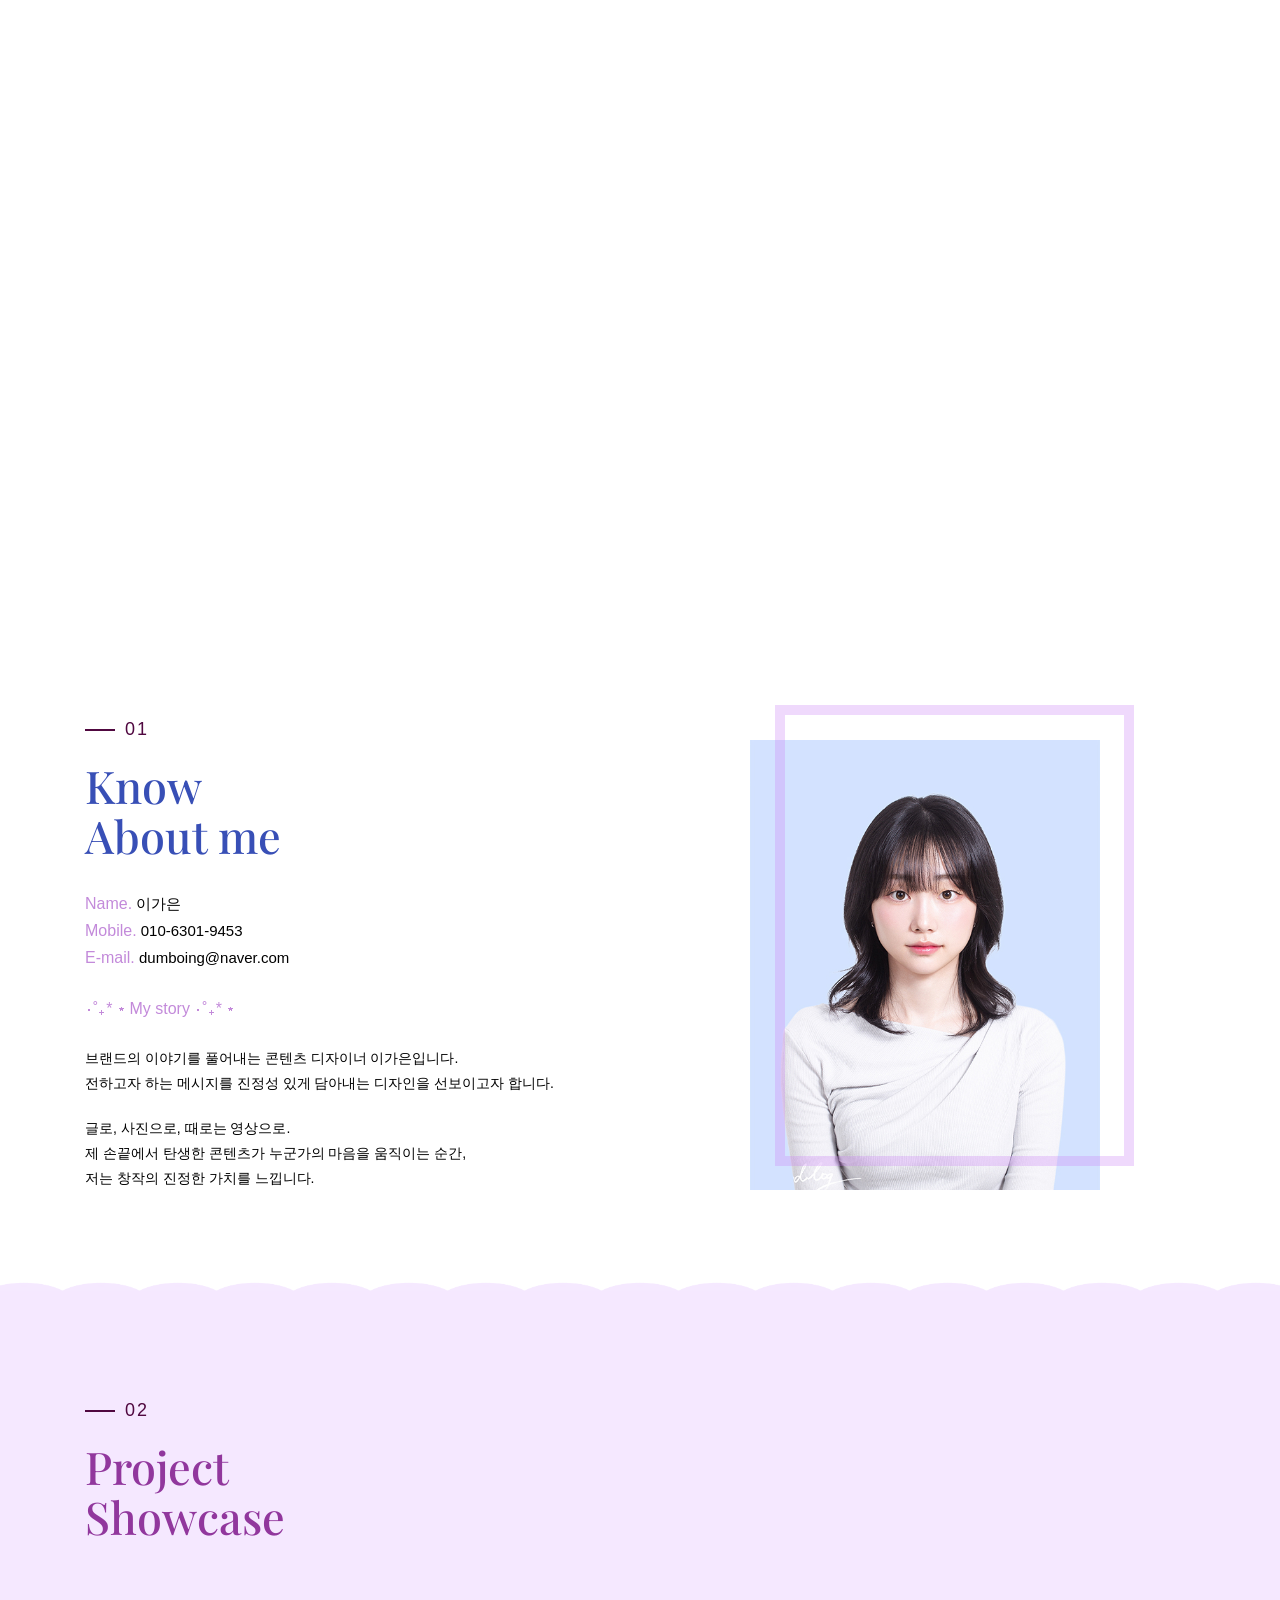
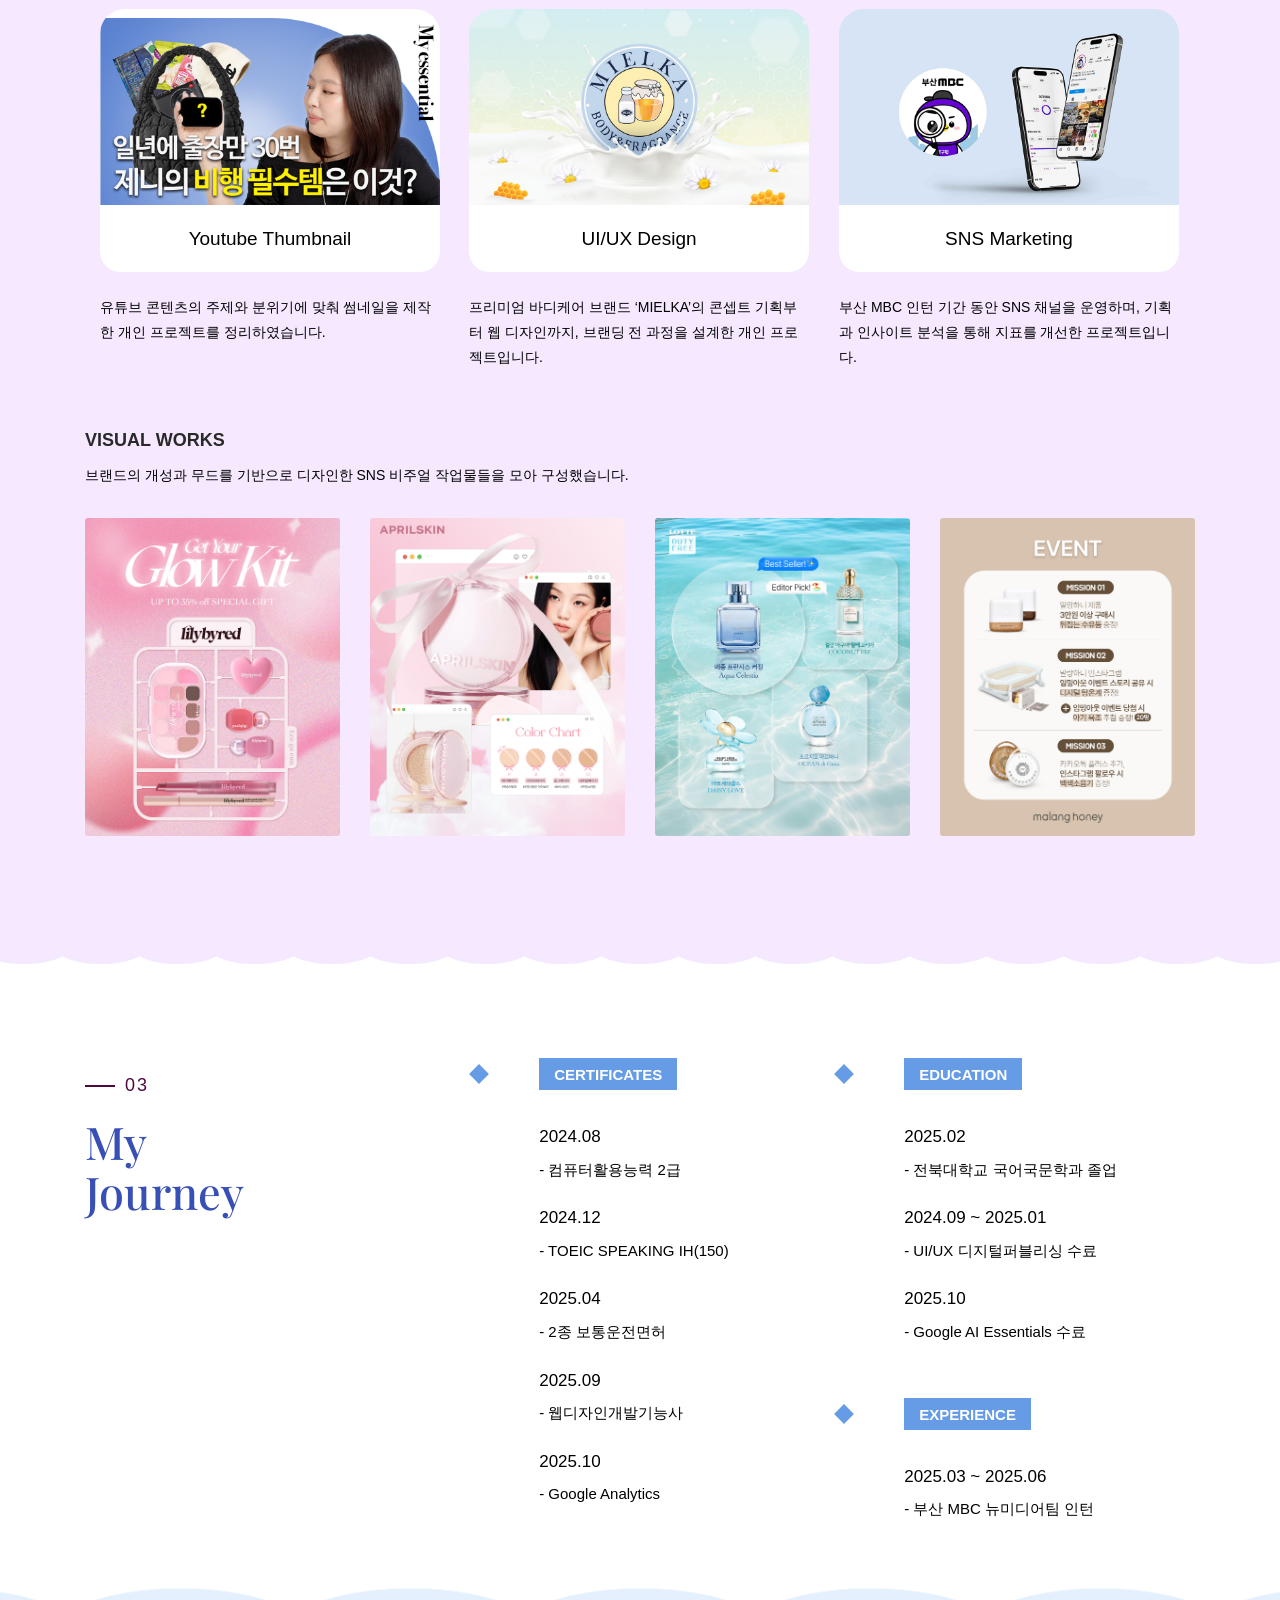
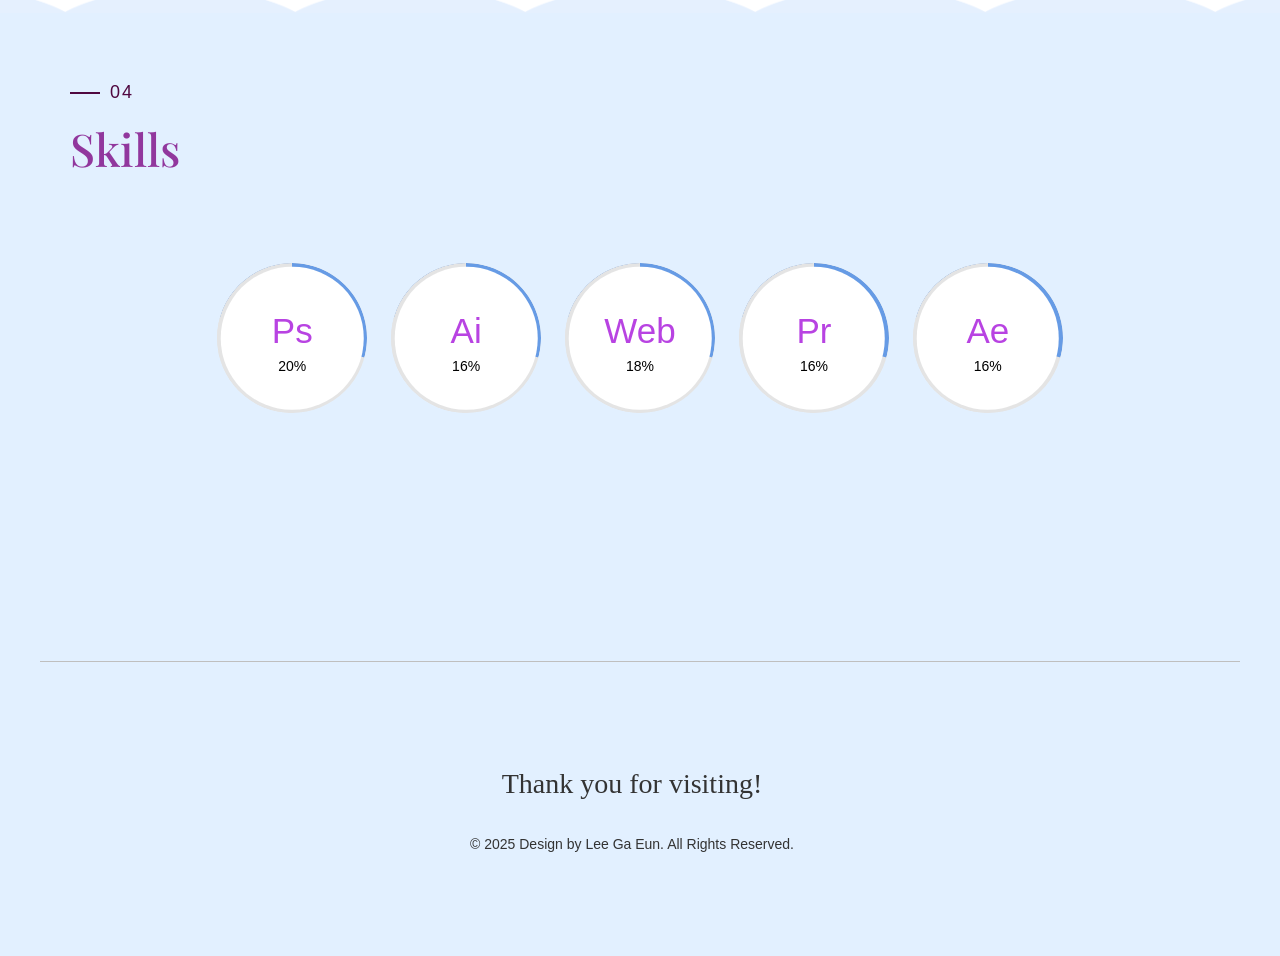
==== commit b24150e4: "Update print statement from 'Hello' to 'Goodbye'" ====
--- a/index.html
+++ b/index.html
@@ -6,7 +6,7 @@
     <meta http-equiv="X-UA-Compatible" content="IE=edge">
     <meta name="viewport" content="width=device-width, initial-scale=1">
     <title>Portfolio</title>
-    <link rel="icon" href="img/favicon.png" type="image/x-icon">
+    <link rel="icon" href="img/house.png" type="image/x-icon">
     <!-- Bootstrap -->
     <link href="css/bootstrap.min.css" rel="stylesheet">
     <link href="ionicons/css/ionicons.min.css" rel="stylesheet">
@@ -133,8 +133,9 @@
                                 <!-- 사진 부분 -->
                                 <div class="portfolio_item">
                                     <div class="image-container">
-                                        <a href="https://drive.google.com/file/d/1eJ0E55wRBbbUzgt5tnAgh6NEcnYrhXQC/view?usp=sharing"
+                                        <a href="https://drive.google.com/file/d/1eJ0E55wRBbbUzgt5tnAgh6NEcnYrhXQC/view?usp=drive_link"
                                             target="_blank" class="mp">
+                                  
                                             <img src="img/portfolio/dvt.png" alt="image" class="img-responsive" />
                                             <div class="overlay-title"><span>Youtube Thumbnail</span></div>
                                         </a>
@@ -177,7 +178,7 @@
                                         <div class="item_info">
                                             <p>
                                                 프리미엄 바디케어 브랜드 ‘MIELKA’의 콘셉트 기획부터 웹 디자인까지,
-                                                브랜딩 전 과정을 직접 설계한 개인 프로젝트입니다.
+                                                브랜딩 전 과정을 설계한 개인 프로젝트입니다.
                                             </p>
                                         </div>
                                     </div>
@@ -206,8 +207,9 @@
                                     <div class="portfolio-border clearfix">
                                         <div class="item_info">
                                             <p>
-                                                부산 MBC 인턴십 기간 동안 SNS 채널을 운영하며,
-                                                콘텐츠 제작과 인사이트 분석을 통해 성과를 개선한 프로젝트입니다.
+                                                <!-- 부산 MBC 인턴십 기간 동안 SNS 채널을 운영하며,
+                                                콘텐츠 제작과 인사이트 분석을 통해 성과를 개선한 프로젝트입니다. -->
+                                                부산 MBC 인턴 기간 동안 SNS 채널을 운영하며, 기획과 인사이트 분석을 통해 지표를 개선한 프로젝트입니다.
                                             </p>
                                         </div>
                                     </div>
--- a/css/style.css
+++ b/css/style.css
@@ -122,7 +122,7 @@
 body {
     font-family: 'Pretendard', sans-serif;
     font-size: 14px;
-    line-height: 24px;
+    line-height: 25px;
     color: #000000;
 }
 
@@ -489,7 +489,7 @@
 ==================================================*/
 
 #about {
-    padding: 50px 0 60px 0;
+    padding: 70px 0 60px 0;
 }
 
 #about span {
@@ -497,8 +497,6 @@
     font-weight: 500;
     font-size: 16px;
 }
-
-
 
 .h {
     font-size: 15px;
@@ -551,7 +549,12 @@
     z-index: 9;
 }
 
-.blog {
+.house{
+    width: 40px;
+    margin-bottom: 15px;
+}
+
+/* .blog {
     margin-top: 20px;
 }
 
@@ -569,7 +572,7 @@
 .blog p:hover {
     color: white;
     background-color: #d091e9;
-}
+} */
 
 /* projects section
 ==================================================*/
@@ -692,10 +695,10 @@
     left: 0;
     width: 100%;
     padding: 21px 30px;
-    font-size: 21px;
-    font-weight: 300;
+    font-size: 19px;
+    font-weight: 500;
     text-align: center;
-    color: #333;
+    color: #000000;
     background: #fff;
     border-radius: 0 0 20px 20px;
     display: flex;
@@ -1079,7 +1082,7 @@
 /* skill section
 ==================================================*/
 #skills {
-    padding: 70px 18px;
+    padding: 60px 18px;
     background-color: rgb(226, 240, 255);
 }
 
@@ -1172,104 +1175,14 @@
     transform: translate(-50%, -50%);
 }
 
-/* 엔딩 배너 */
-.end-banner {
-    width: 100%;
-    text-align: center;
-    /* 안의 img를 가운데 정렬 */
-    margin: 20px 0 10px;
-    /* 위아래 여백은 취향대로 조절해도 됨 */
-}
-
-.end-banner img {
-    display: inline-block;
-    max-width: 100%;
-    /* 화면보다 커지지 않게 */
-    height: auto;
-}
-
-/* ================ 코끼리 탑버튼 ================ */
-/* 코끼리 버튼 위치 */
-#toTopBtn {
-    position: fixed;
-    bottom: 30px;
-    right: 0;
-    width: 110px;
-    height: 110px;
-    padding: 0;
-    border: none;
+.skills-line {
+    width: 1200px;                 /* 🔥 폭 고정 */
+    height: 0;
+    border-top: 0.5px solid #bfbfbf;
+    margin: 40px auto;            /* 가운데 정렬 */
     background: transparent;
-    cursor: pointer;
-
-    opacity: 0;
-    pointer-events: none;
-    transform: translateY(8px);
-    transition: opacity 0.25s ease, transform 0.25s ease;
-
-    z-index: 9998;
-}
-
-/* 두 이미지를 겹치기 */
-#toTopBtn .ele-img {
-    position: absolute;
-    inset: 0;
-    /* top/right/bottom/left: 0 */
-    width: 100%;
-    height: 100%;
-    object-fit: contain;
-    display: block;
-    transition: opacity 0.15s ease;
-}
-
-/* 기본 이미지는 보이게 */
-#toTopBtn .ele-default {
-    opacity: 1;
-}
-
-/* 호버 이미지는 기본적으로 숨김 */
-#toTopBtn .ele-hover {
-    opacity: 0;
-}
-
-/* 호버했을 때 서로 교체 */
-#toTopBtn:hover .ele-default {
-    opacity: 0;
-}
-
-#toTopBtn:hover .ele-hover {
-    opacity: 1;
-}
-
-/* 스크롤 내려갔을 때만 버튼 보이게 */
-#toTopBtn.is-visible {
-    opacity: 1;
-    pointer-events: auto;
-    transform: translateY(0);
-}
-
-/* 모바일에서 조금 줄이기 */
-@media (max-width: 500px) {
-    #toTopBtn {
-        width: 80px;
-        height: 80px;
-        bottom: 18px;
-        right: 3px;
-    }
-}
-
-/* 모바일 터치 시 이미지 교체 */
-#toTopBtn.touch-active .ele-default {
-    opacity: 0;
-}
-
-#toTopBtn.touch-active .ele-hover {
-    opacity: 1;
-}
-
-
-/* ======= 코끼리 끝! ========= */
-
-
+    margin-top: 200px;
+}
 
 
 /* 반응형 조정 */
@@ -1335,76 +1248,69 @@
     text-align: center;
 }
 
-
 .popup-modal {
     background: #fff;
 }
 
 
-/* 푸터contact
+/* 푸터 배너
 ==================================================*/
 
-#footer-banner {
+#footer {
+    width: 100%;
     background-color: rgb(226, 240, 255);
-    position: relative;
-    width: 100%;
-    height: 380px;
-    background-image: url('../img/1.png');
-    background-repeat: no-repeat;
-    background-position: bottom center;
-    background-size: contain;
+    /* background-color: pink; */
+
+    /* 중앙 정렬용 flex */
+    display: flex;
+    align-items: center;       /* 세로 가운데 */
+    justify-content: center;   /* 가로 가운데 */
+
+    padding: 0px 16px 100px 0;      /* 여유 패딩 */
+    box-sizing: border-box;
+    text-align: center;
 }
 
 .footer-text {
-    position: absolute;
-    bottom: 75px;
-    left: 50%;
-    transform: translateX(-50%);
     font-size: 14px;
     color: #333;
-    z-index: 10;
-    text-align: center;
-    line-height: 2;
+    line-height: 1.6;
 }
 
 .footer-text span {
+    font-size: 28px;
     font-family: 'YoonChoWooSan';
-    font-size: 34px;
-}
-
-
-textarea {
-    resize: none;
-}
+    font-weight: 500;
+    display: block;
+    margin-bottom: 4px;
+}
+
 
 /* ---------- footer 반응형 ---------- */
 
 /* 태블릿 정도 (가로 991px 이하) */
 @media (max-width: 991px) {
-    #footer-banner {
-        height: 340px;
+
+    .skills-line{
+        display: none;
     }
 
     .footer-text span {
-        font-size: 34px;
+        font-size: 30px;
         /* Thank you for visiting! */
     }
 
     .footer-text {
         font-size: 13px;
-        /* © 문장 */
         bottom: 75px;
     }
 }
 
 /* 작은 태블릿 ~ 큰 모바일 (가로 768px 이하) */
 @media (max-width: 768px) {
-    #footer-banner {
-        height: 310px;
-    }
 
     .footer-text span {
-        font-size: 30px;
+        font-size: 25px;
     }
 
     .footer-text {
@@ -1415,17 +1321,15 @@
 
 /* 모바일 (가로 500px 이하) */
 @media (max-width: 500px) {
-    #footer-banner {
-        height: 280px;
-    }
+
 
     .footer-text span {
-        font-size: 24px;
+        font-size: 20px;
         /* 폰에서 덜 부담스럽게 */
     }
 
     .footer-text {
-        font-size: 11px;
+        font-size: 9px;
         bottom: 65px;
         line-height: 1.6;
     }
@@ -1568,20 +1472,76 @@
     clear: both;
 }
 
-/* mouse trail effect */
+
+/* ================ TOP 버튼 ================ */
+
+#toTopBtn {
+    position: fixed;
+    bottom: 30px;
+    right: 30px;
+    width: 60px;
+    /* height: 90px; */
+    padding: 0;
+    border: none;
+    background: transparent;
+    cursor: pointer;
+
+    opacity: 0;
+    pointer-events: none;
+    transform: translateY(8px);
+    transition: opacity 0.25s ease, transform 0.25s ease;
+
+    z-index: 9998;
+}
+
+/* 안에 들어가는 아이콘 이미지 */
+#toTopBtn img {
+    width: 100%;
+    height: 100%;
+    object-fit: contain;
+    display: block;
+}
+
+/* 스크롤 내려갔을 때만 버튼 보이게 */
+#toTopBtn.is-visible {
+    opacity: 1;
+    pointer-events: auto;
+    transform: translateY(0);
+}
+
+/* 모바일에서 조금 줄이기 */
+@media (max-width: 500px) {
+    #toTopBtn {
+        width: 70px;
+        height: 70px;
+        bottom: 18px;
+        right: 3px;
+    }
+}
+
+#toTopBtn:hover {
+    transform: translateY(0) translateY(-3px);
+}
+
+/* ================ TOP 버튼 끝 ================ */
+
+
+
+
+/* ================ 마우스 별효과 시작 ================ */
 
 .trail {
     position: fixed;
     pointer-events: none;
 
-    font-size: 15px;
+    font-size: 17px;
     /* 별 크기 */
-    line-height: 2;
-    color: rgba(71, 178, 255, 0.6);
+    line-height: 10;
+    color: rgb(162, 198, 255);
 
     /* 시작 위치: 커서 위치 기준 */
     transform: translate(-50%, -50%) translateY(0);
-    animation: trail-fade 1.4s ease-out forwards;
+    animation: trail-fade 0.8s ease-out forwards;
     /* 꼬리를 길게 보이게 1초 */
     z-index: 9999;
 }
@@ -1589,13 +1549,15 @@
 /* 커서를 따라 내려가는 긴 꼬리 */
 @keyframes trail-fade {
     0% {
-        opacity: 0.8;
-        transform: translate(-50%, -50%) translateY(0) scale(1.4);
+        opacity: 1;
+        transform: translate(-50%, -50%) translateY(0) scale(1.5);
     }
 
     100% {
         opacity: 0;
         /* 아래로 많이 떨어지면서 살짝 작아지게 */
-        transform: translate(-50%, -50%) translateY(140px) scale(0);
-    }
-}
+        transform: translate(-50%, -50%) translateY(80px) scale(0.2);
+    }
+}
+
+/* ================ 마우스 별효과 끝 ================ */
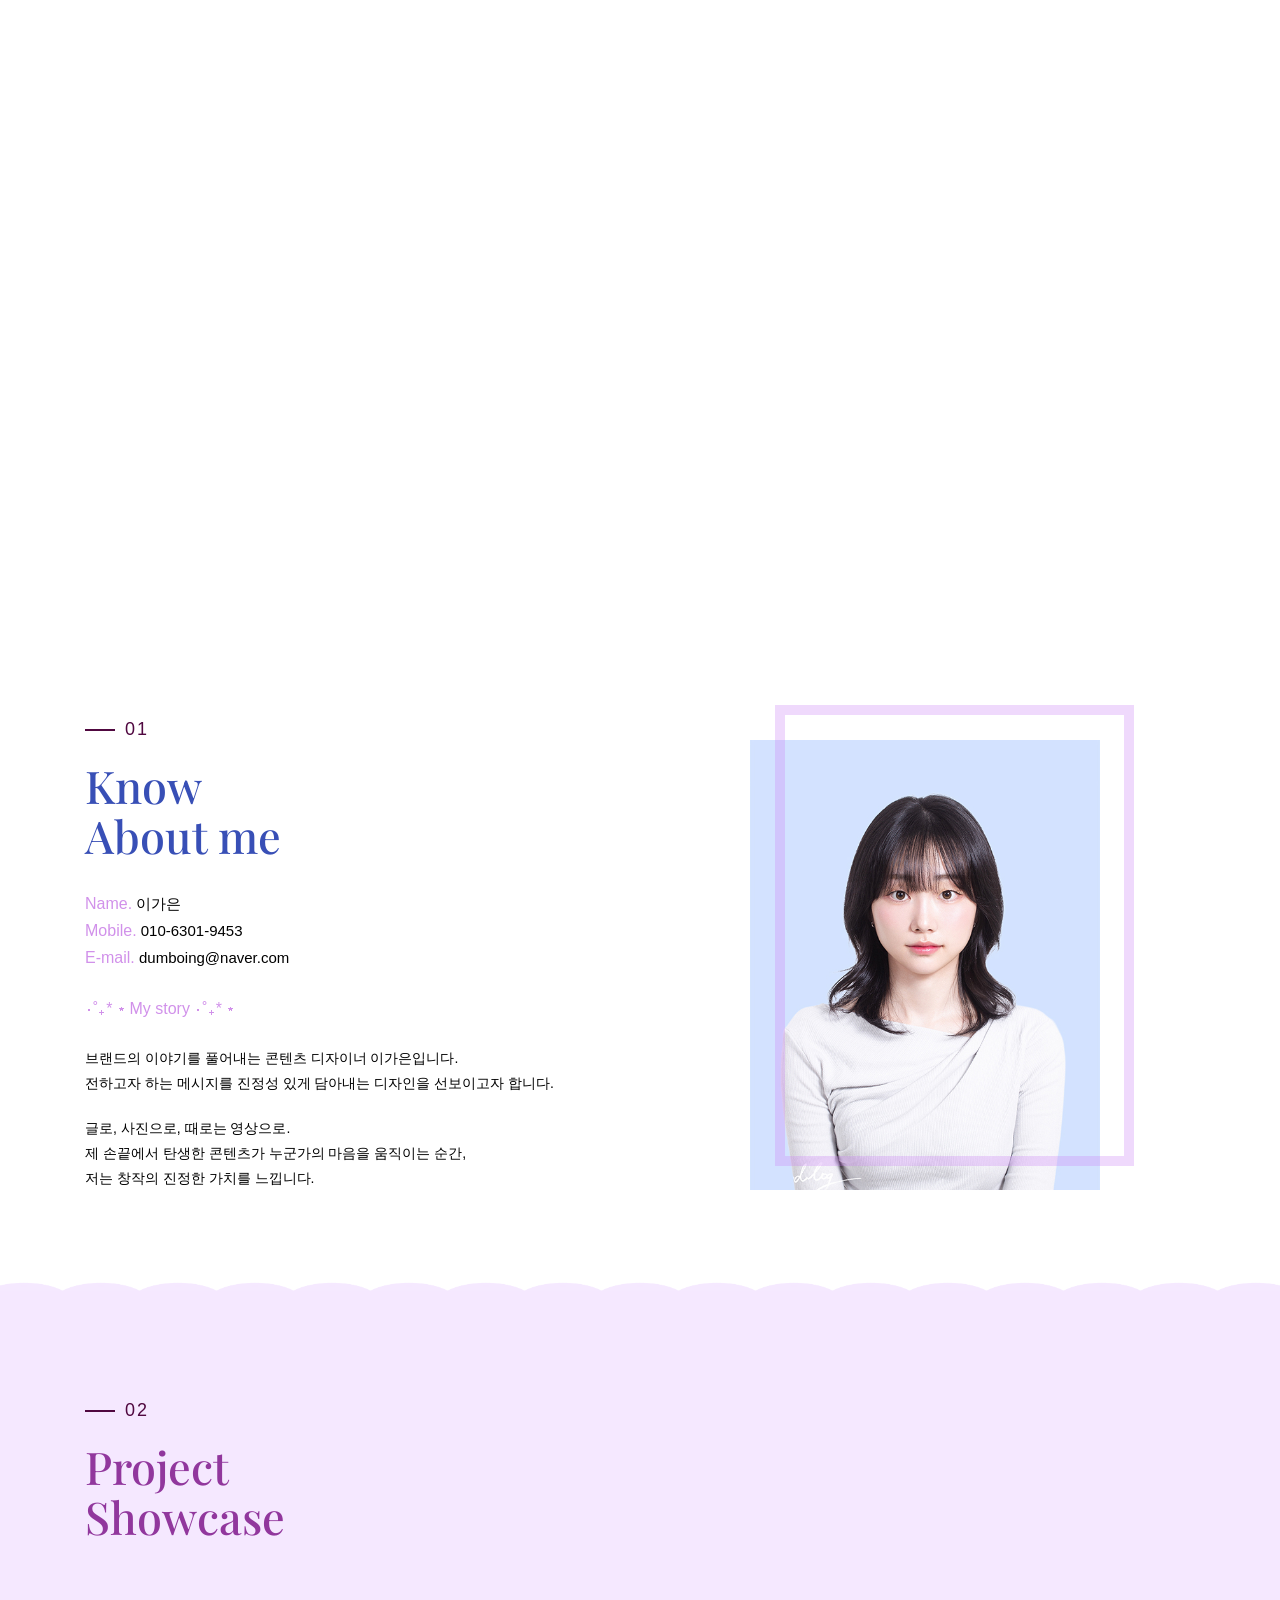
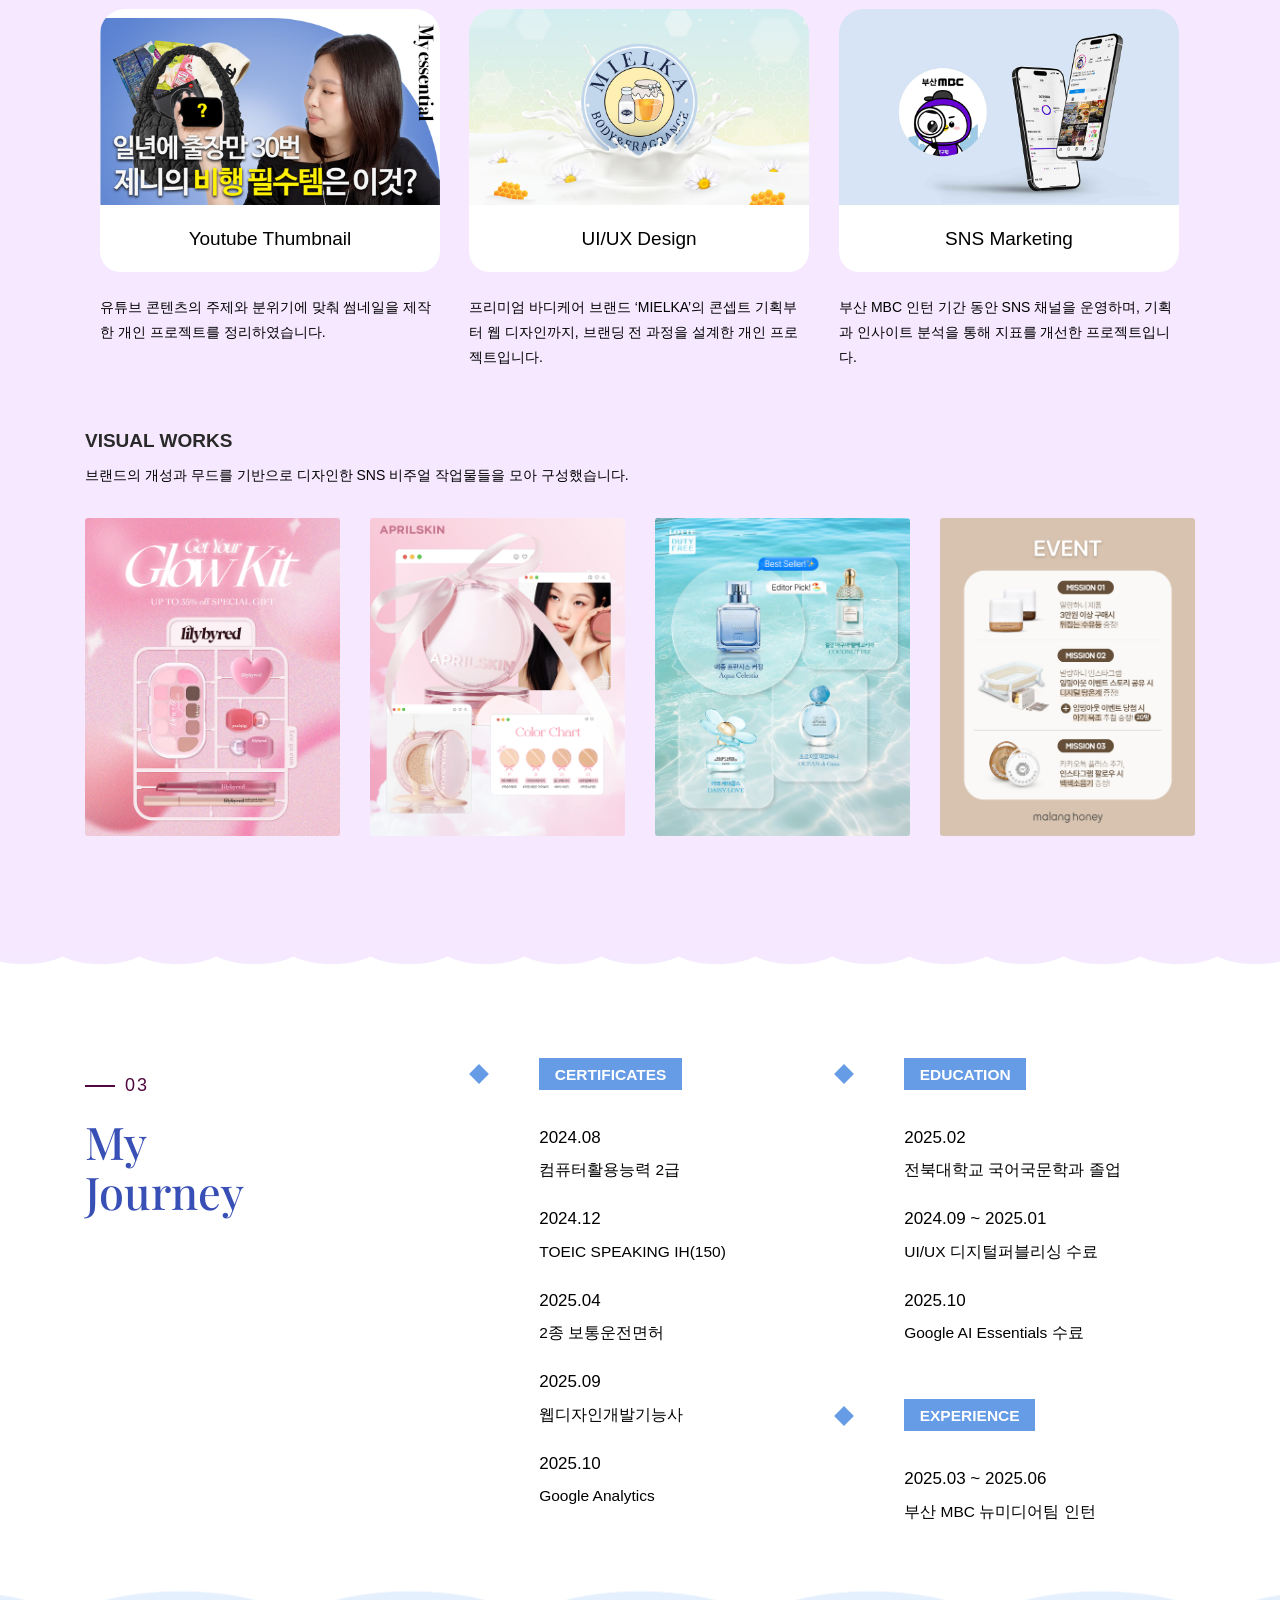
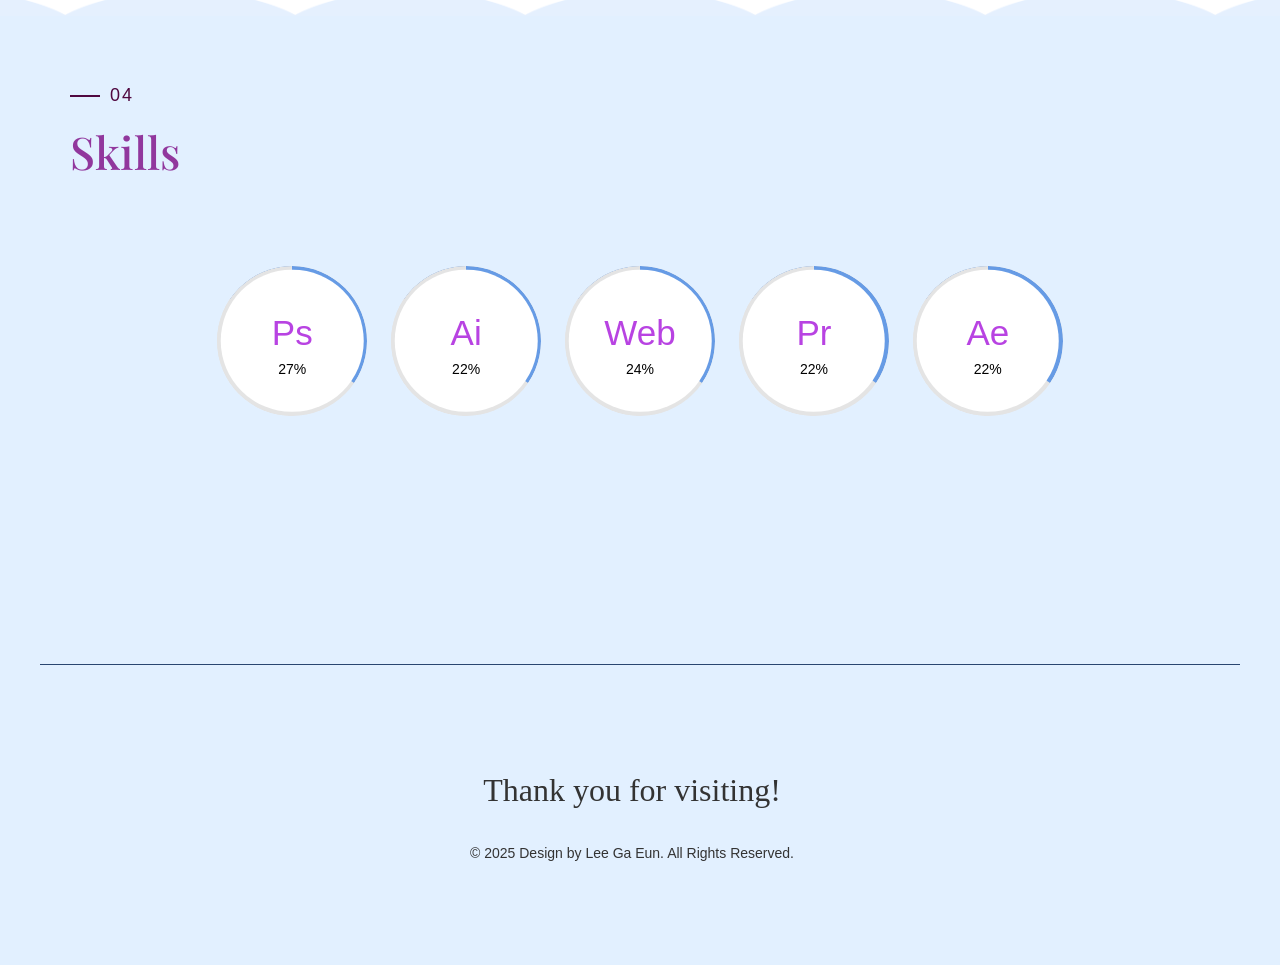
==== commit fe732c29: "Update index.html" ====
--- a/index.html
+++ b/index.html
@@ -306,15 +306,15 @@
                         <div class="timeline-event-copy">
                             <p class="timeline-event-thumbnail">CERTIFICATES</p>
                             <h3>2024.08</h3>
-                            <p>- 컴퓨터활용능력 2급</p>
+                            <p>컴퓨터활용능력 2급</p>
                             <h3>2024.12</h3>
-                            <p>- TOEIC SPEAKING IH(150)</p>
+                            <p>TOEIC SPEAKING IH(150)</p>
                             <h3>2025.04</h3>
-                            <p>- 2종 보통운전면허</p>
+                            <p>2종 보통운전면허</p>
                             <h3>2025.09</h3>
-                            <p>- 웹디자인개발기능사</p>
+                            <p>웹디자인개발기능사</p>
                             <h3>2025.10</h3>
-                            <p>- Google Analytics</p>
+                            <p>Google Analytics</p>
 
                         </div>
                     </li>
@@ -324,11 +324,11 @@
                         <div class="timeline-event-copy">
                             <p class="timeline-event-thumbnail">EDUCATION</p>
                             <h3>2025.02 </h3>
-                            <p>- 전북대학교 국어국문학과 졸업</p>
+                            <p>전북대학교 국어국문학과 졸업</p>
                             <h3>2024.09 ~ 2025.01</h3>
-                            <p>- UI/UX 디지털퍼블리싱 수료</p>
+                            <p>UI/UX 디지털퍼블리싱 수료</p>
                             <h3>2025.10</h3>
-                            <p>- Google AI Essentials 수료</p>
+                            <p>Google AI Essentials 수료</p>
                         </div>
                     </li>
 
@@ -337,7 +337,7 @@
                         <div class="timeline-event-copy">
                             <p class="timeline-event-thumbnail">EXPERIENCE</p>
                             <h3>2025.03 ~ 2025.06</h3>
-                            <p>- 부산 MBC 뉴미디어팀 인턴</p>
+                            <p>부산 MBC 뉴미디어팀 인턴</p>
 
 
                         </div>
--- a/css/style.css
+++ b/css/style.css
@@ -95,8 +95,8 @@
 }
 
 .col-md-12 .title {
-    font-size: 18px;
-    font-weight: 600;
+    font-size: 19px;
+    font-weight: 550;
     color: #292929;
 }
 
@@ -493,14 +493,14 @@
 }
 
 #about span {
-    color: #c38ada;
+    color: #d191ea;
     font-weight: 500;
     font-size: 16px;
 }
 
 .h {
     font-size: 15px;
-    font-weight: 400;
+    font-weight: 450;
     padding: 20px 0 25px 0;
     line-height: 27px;
 }
@@ -511,7 +511,7 @@
 }
 
 .h-2 {
-    font-weight: 400;
+    font-weight: 450;
     margin-bottom: 30px;
 }
 
@@ -549,7 +549,7 @@
     z-index: 9;
 }
 
-.house{
+.house {
     width: 40px;
     margin-bottom: 15px;
 }
@@ -1037,7 +1037,7 @@
 }
 
 .timeline-event-copy p {
-    font-size: 15px;
+    font-size: 15.5px;
 }
 
 .timeline-event-copy p:not(.timeline-event-thumbnail) {
@@ -1176,10 +1176,12 @@
 }
 
 .skills-line {
-    width: 1200px;                 /* 🔥 폭 고정 */
+    width: 1200px;
+    /* 🔥 폭 고정 */
     height: 0;
-    border-top: 0.5px solid #bfbfbf;
-    margin: 40px auto;            /* 가운데 정렬 */
+    border-top: 0.5px solid #2a4670;
+    margin: 40px auto;
+    /* 가운데 정렬 */
     background: transparent;
     margin-top: 200px;
 }
@@ -1263,10 +1265,13 @@
 
     /* 중앙 정렬용 flex */
     display: flex;
-    align-items: center;       /* 세로 가운데 */
-    justify-content: center;   /* 가로 가운데 */
-
-    padding: 0px 16px 100px 0;      /* 여유 패딩 */
+    align-items: center;
+    /* 세로 가운데 */
+    justify-content: center;
+    /* 가로 가운데 */
+
+    padding: 0px 16px 100px 0;
+    /* 여유 패딩 */
     box-sizing: border-box;
     text-align: center;
 }
@@ -1278,7 +1283,7 @@
 }
 
 .footer-text span {
-    font-size: 28px;
+    font-size: 32px;
     font-family: 'YoonChoWooSan';
     font-weight: 500;
     display: block;
@@ -1291,7 +1296,7 @@
 /* 태블릿 정도 (가로 991px 이하) */
 @media (max-width: 991px) {
 
-    .skills-line{
+    .skills-line {
         display: none;
     }
 
@@ -1310,7 +1315,7 @@
 @media (max-width: 768px) {
 
     .footer-text span {
-        font-size: 25px;
+        font-size: 28px;
     }
 
     .footer-text {
@@ -1324,8 +1329,9 @@
 
 
     .footer-text span {
-        font-size: 20px;
+        font-size: 25px;
         /* 폰에서 덜 부담스럽게 */
+
     }
 
     .footer-text {
@@ -1477,10 +1483,10 @@
 
 #toTopBtn {
     position: fixed;
-    bottom: 30px;
-    right: 30px;
-    width: 60px;
-    /* height: 90px; */
+    bottom: 28px;
+    right: 28px;
+    width: 62px;
+    height: auto;
     padding: 0;
     border: none;
     background: transparent;
@@ -1512,10 +1518,10 @@
 /* 모바일에서 조금 줄이기 */
 @media (max-width: 500px) {
     #toTopBtn {
-        width: 70px;
-        height: 70px;
-        bottom: 18px;
-        right: 3px;
+        width: 55px;
+        height: auto;
+        bottom: 13px;
+        right: 25px;
     }
 }
 
@@ -1534,7 +1540,7 @@
     position: fixed;
     pointer-events: none;
 
-    font-size: 17px;
+    font-size: 13px;
     /* 별 크기 */
     line-height: 10;
     color: rgb(162, 198, 255);
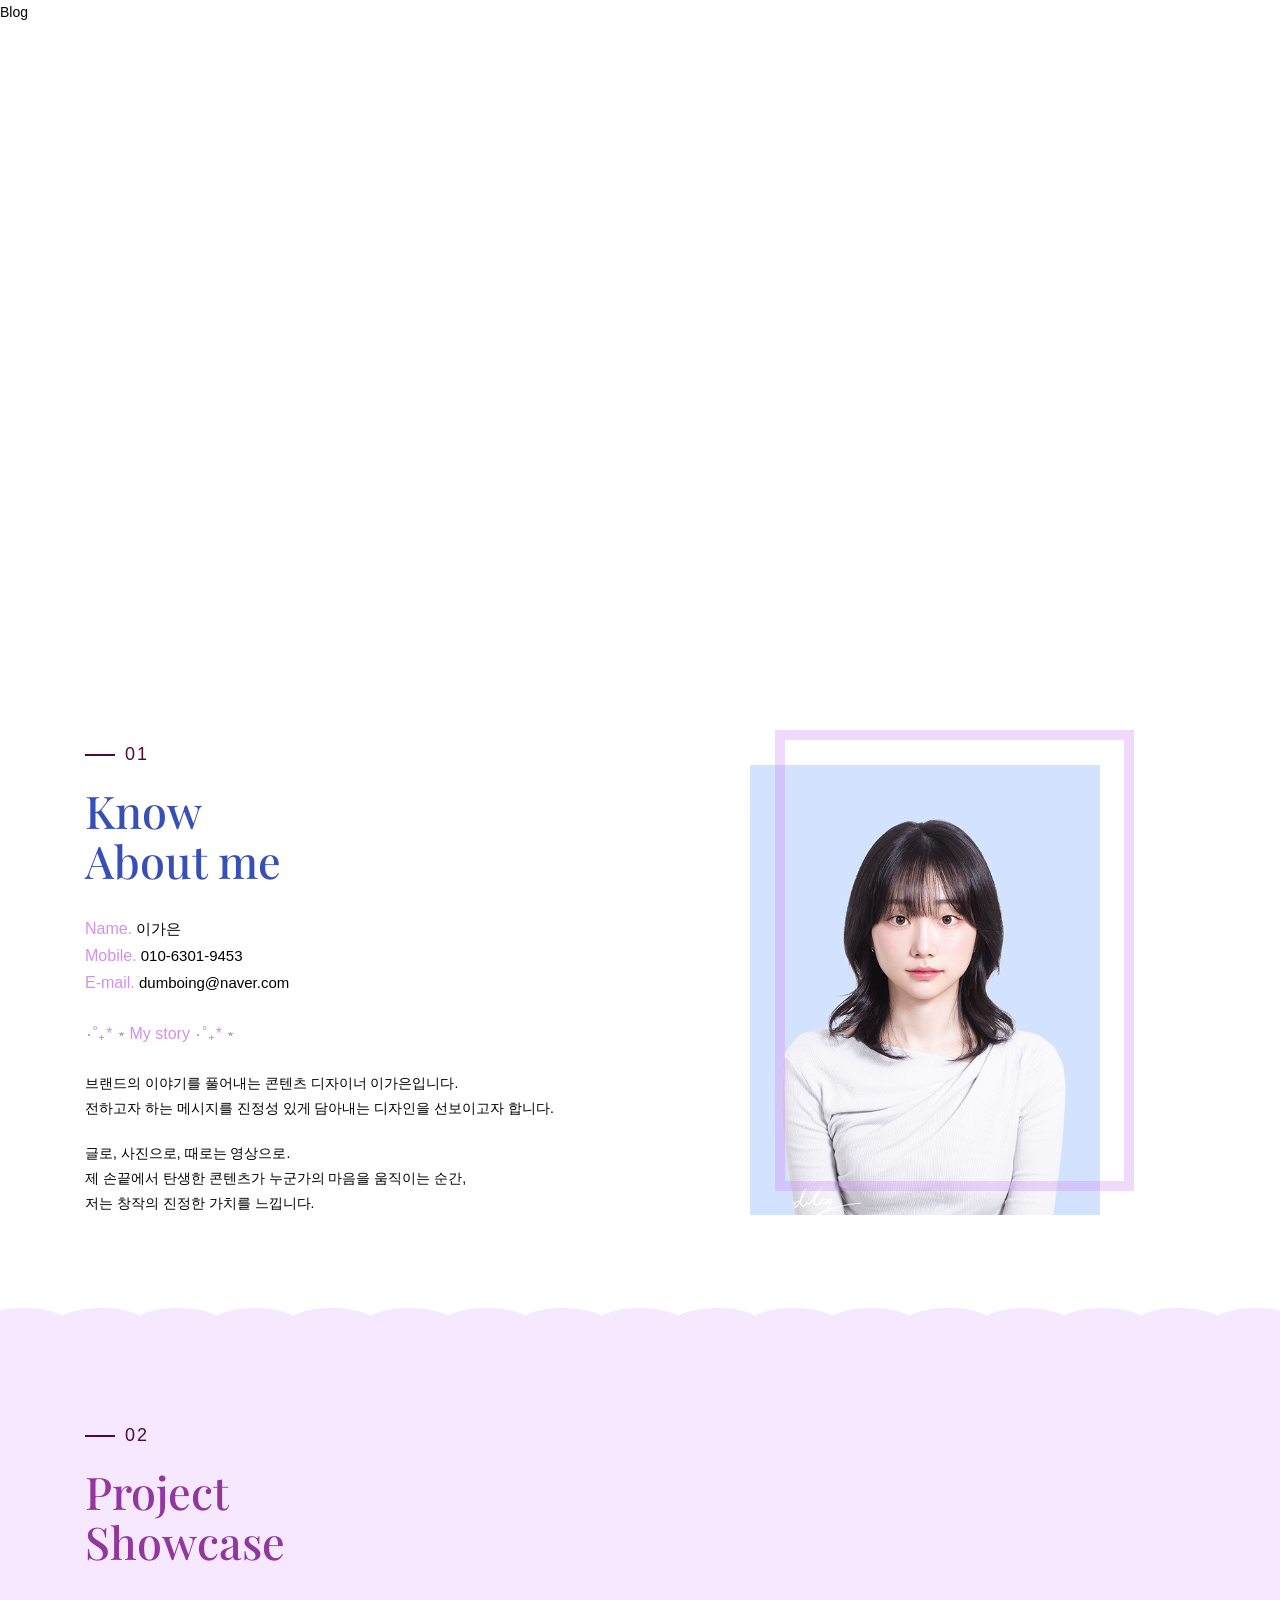
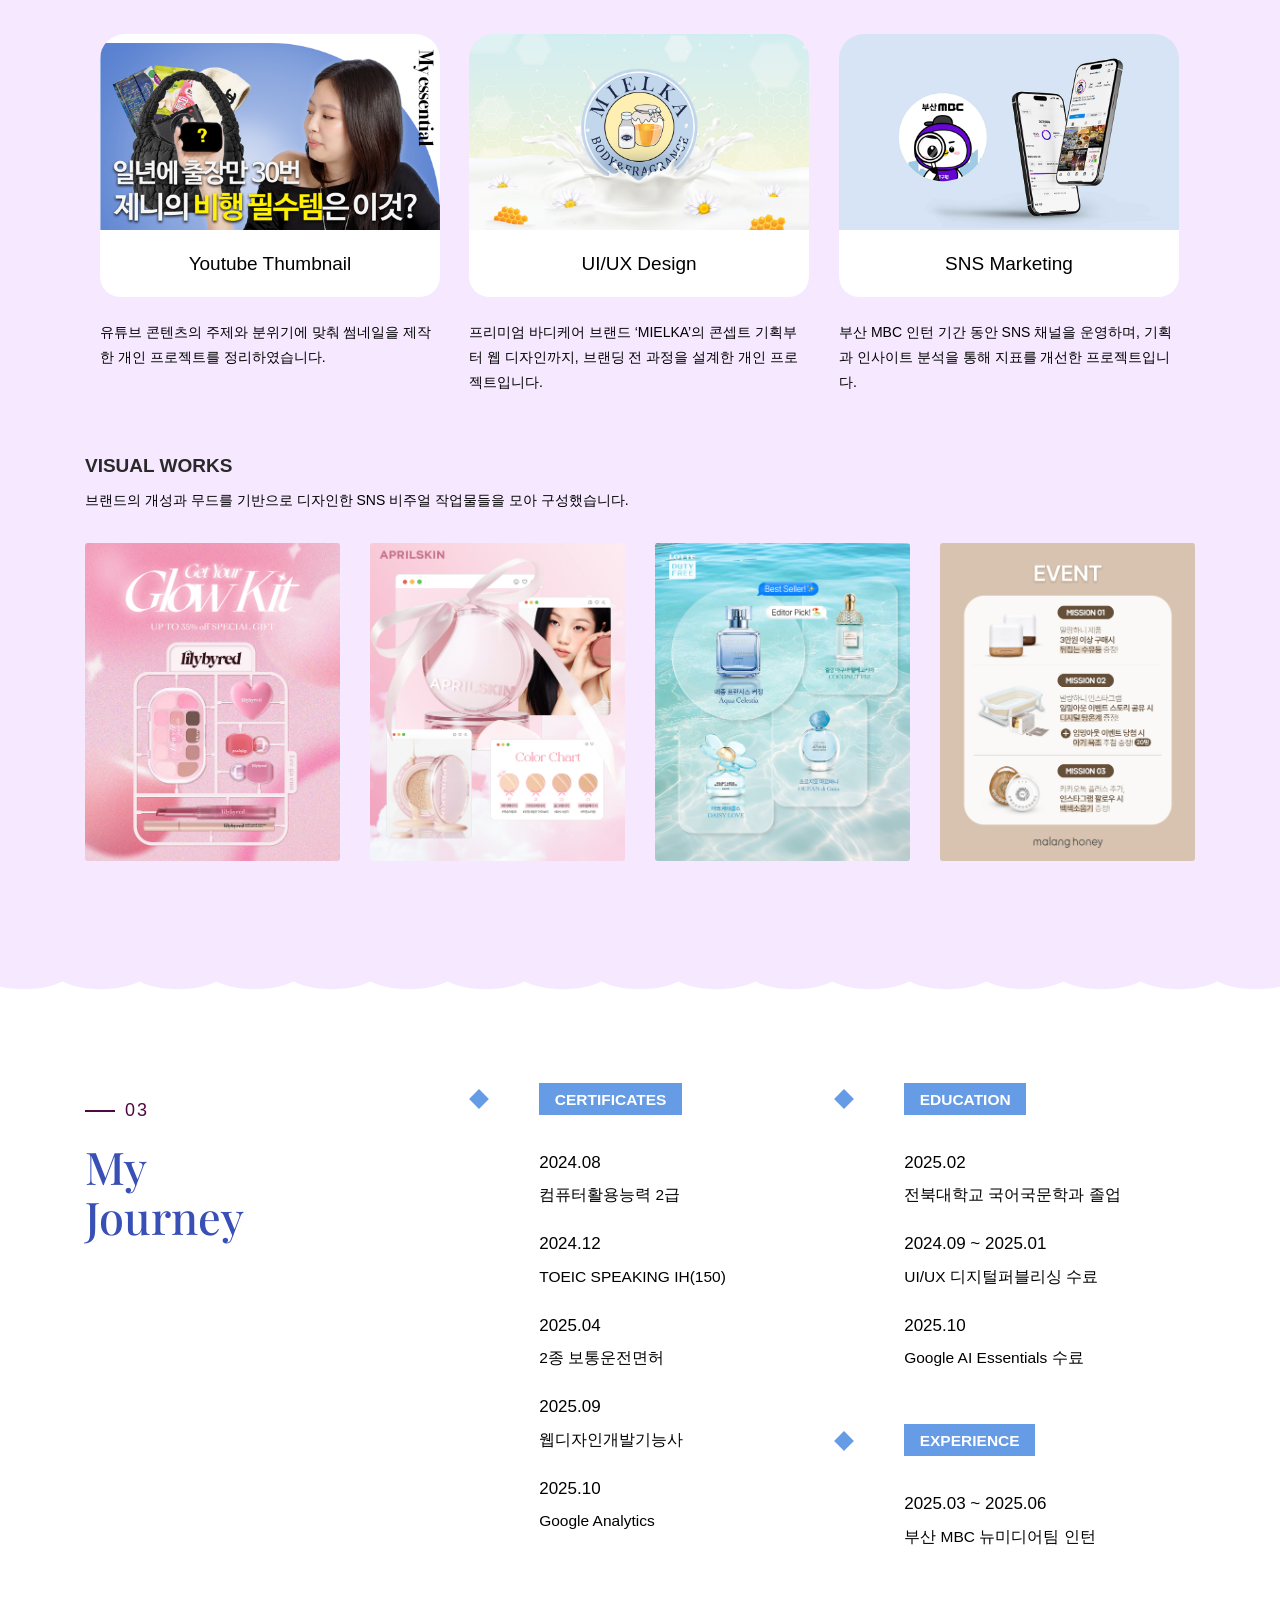
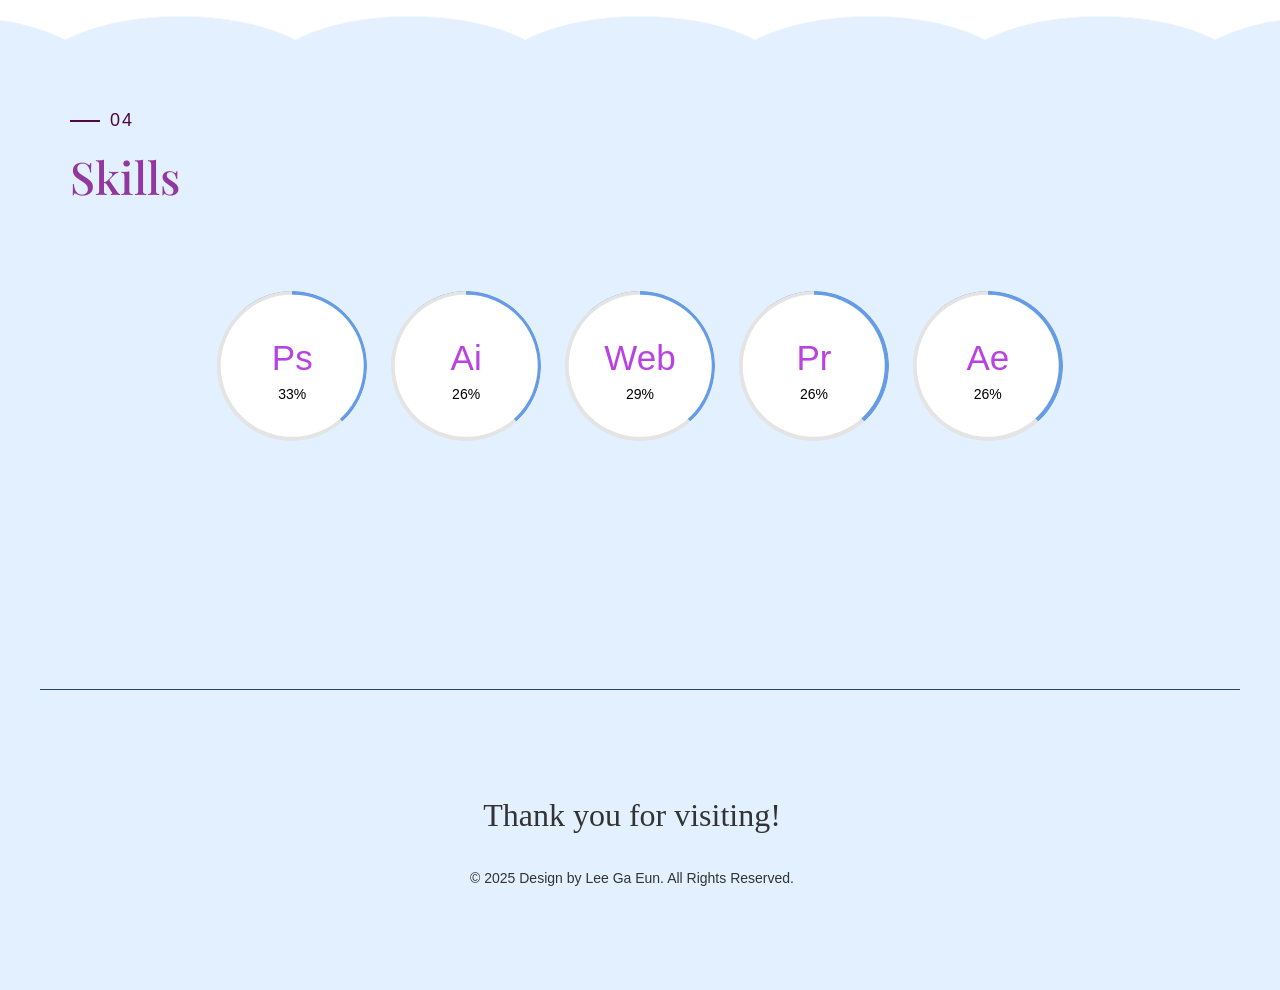
==== commit ec90e2d2: "Update index.html" ====
--- a/index.html
+++ b/index.html
@@ -32,7 +32,18 @@
             </div>
         </div>
     </div>
-    <!--  프리로더 끝 -->
+
+    <!-- 슬라이드 토글 -->
+
+    <div id="slide_wrap">
+        <div class="flip">Blog</div>
+        <div class="panel">
+            <a href="https://m.blog.naver.com/mimosadelicate?tab=1" target="_blank">
+                <img src="img/sad.png" alt="시무룩덤보" class="toggle-img">
+                <img src="img/happy.png" alt="행복덤보" class="toggle-img hover-img">
+            </a>
+        </div>
+    </div>
 
     <!-- 헤더 시작 -->
     <header class="navbar-fixed-top">
@@ -81,12 +92,6 @@
                         <br>저는 창작의 진정한 가치를 느낍니다.
                     </div>
                 </div>
-                <!-- <p>
-                    <a href="https://m.blog.naver.com/PostList.naver?blogId=mimosadelicate&tab=1">
-                        <img src="img/house.png" alt="#" 치
->
-                    </a>
-                </p> -->
             </div>
 
             <div class="col-md-6 about-img-div">
@@ -135,7 +140,7 @@
                                     <div class="image-container">
                                         <a href="https://drive.google.com/file/d/1eJ0E55wRBbbUzgt5tnAgh6NEcnYrhXQC/view?usp=drive_link"
                                             target="_blank" class="mp">
-                                  
+
                                             <img src="img/portfolio/dvt.png" alt="image" class="img-responsive" />
                                             <div class="overlay-title"><span>Youtube Thumbnail</span></div>
                                         </a>
@@ -403,6 +408,17 @@
 
     <!-- 기타 효과들 -->
 
+    <!-- 슬라이드 토글 -->
+    <script>
+        $(function () {
+            $('.panel').hide();
+            $('.flip').click(function () {
+                $('.panel').animate({ width: "toggle" }, 400);
+            });
+        });
+    </script>
+
+
     <!-- 갤러리 라이트 박스 -->
     <div id="gallery-lightbox" class="gallery-lightbox">
         <button class="glb-close" aria-label="닫기">&times;</button>
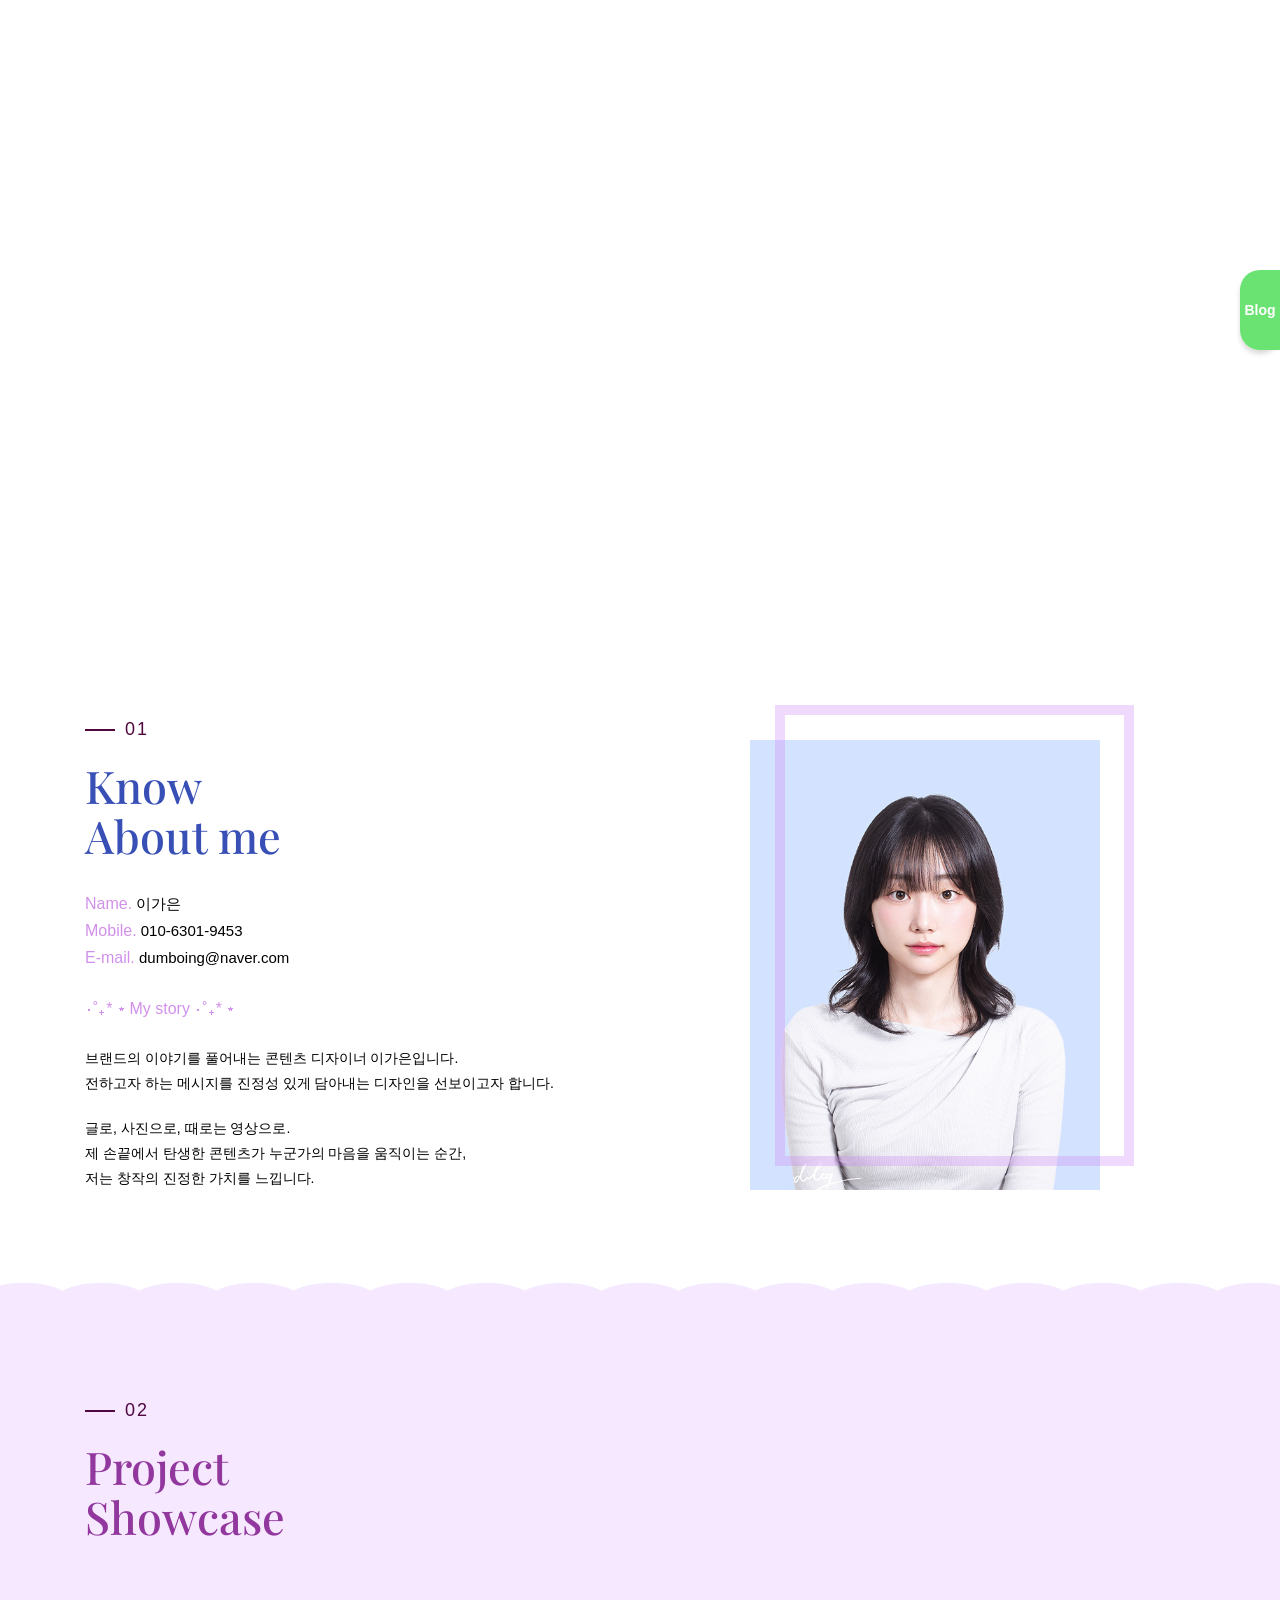
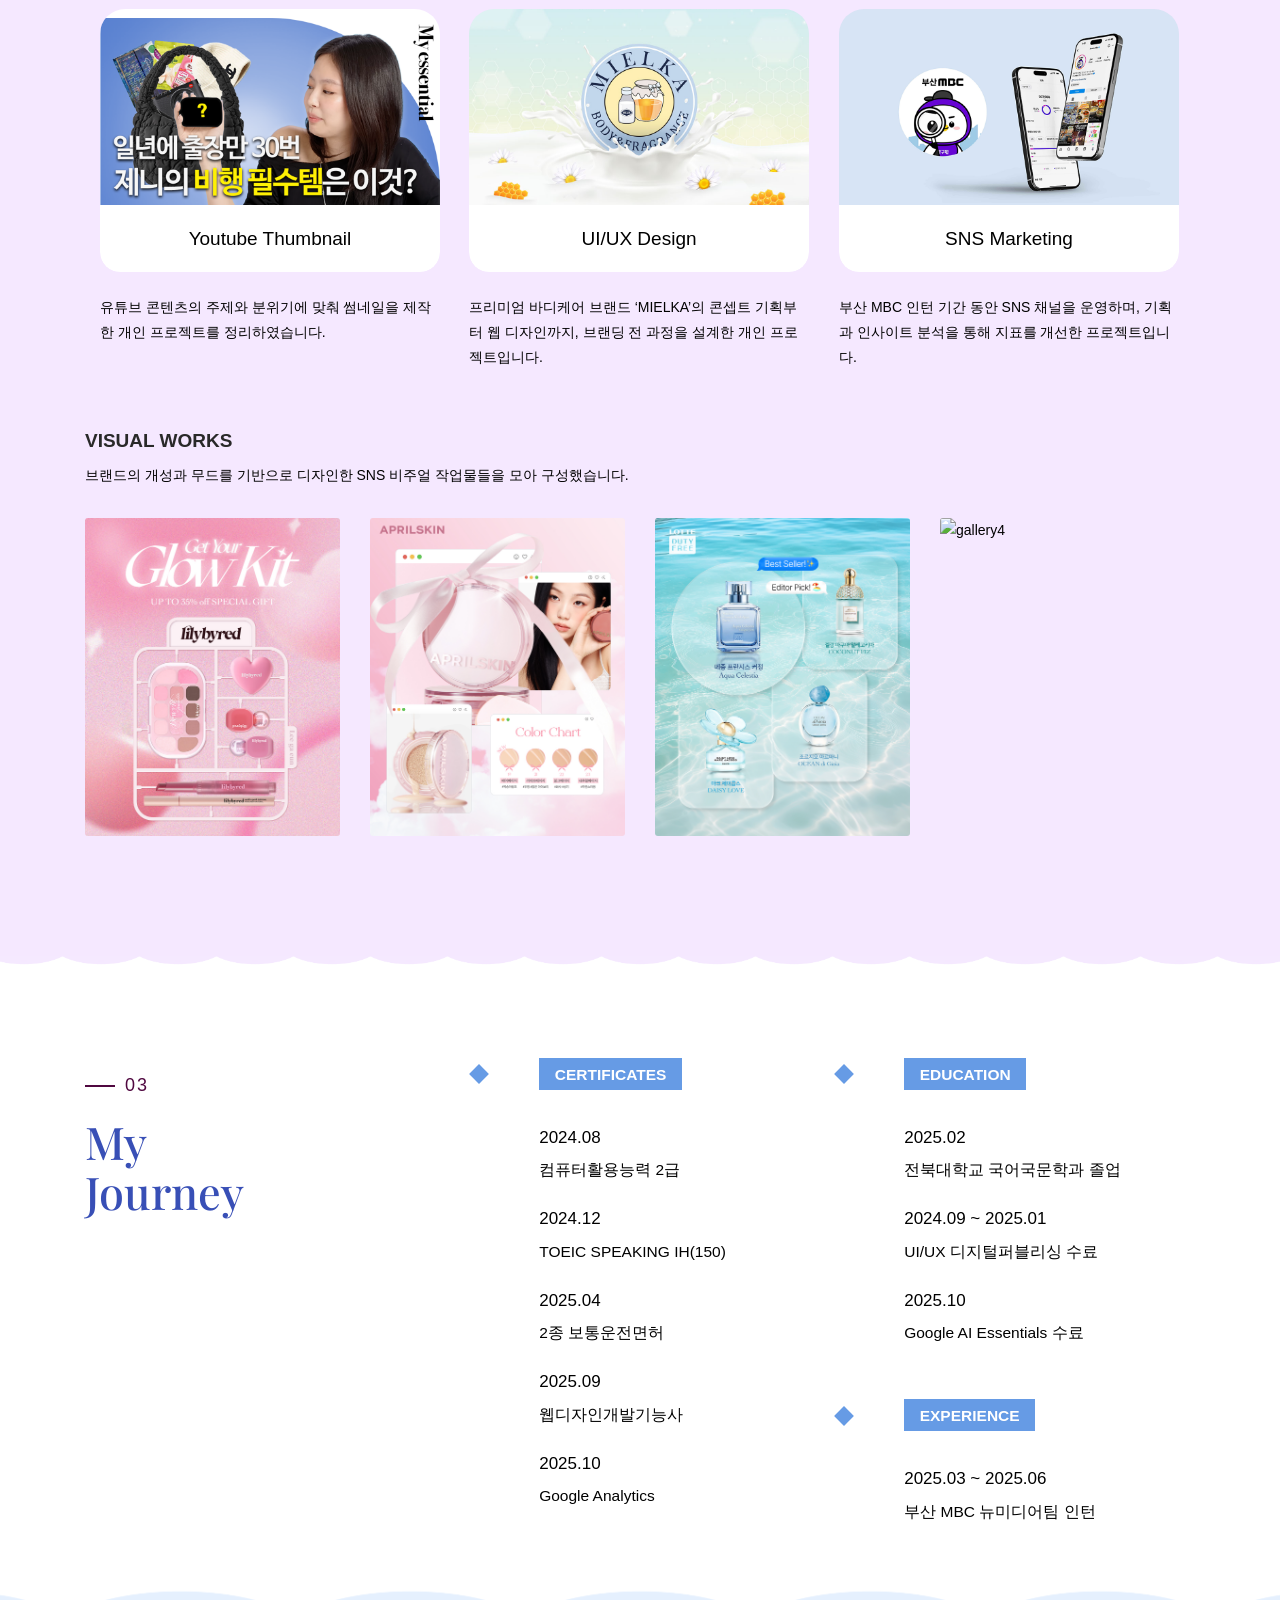
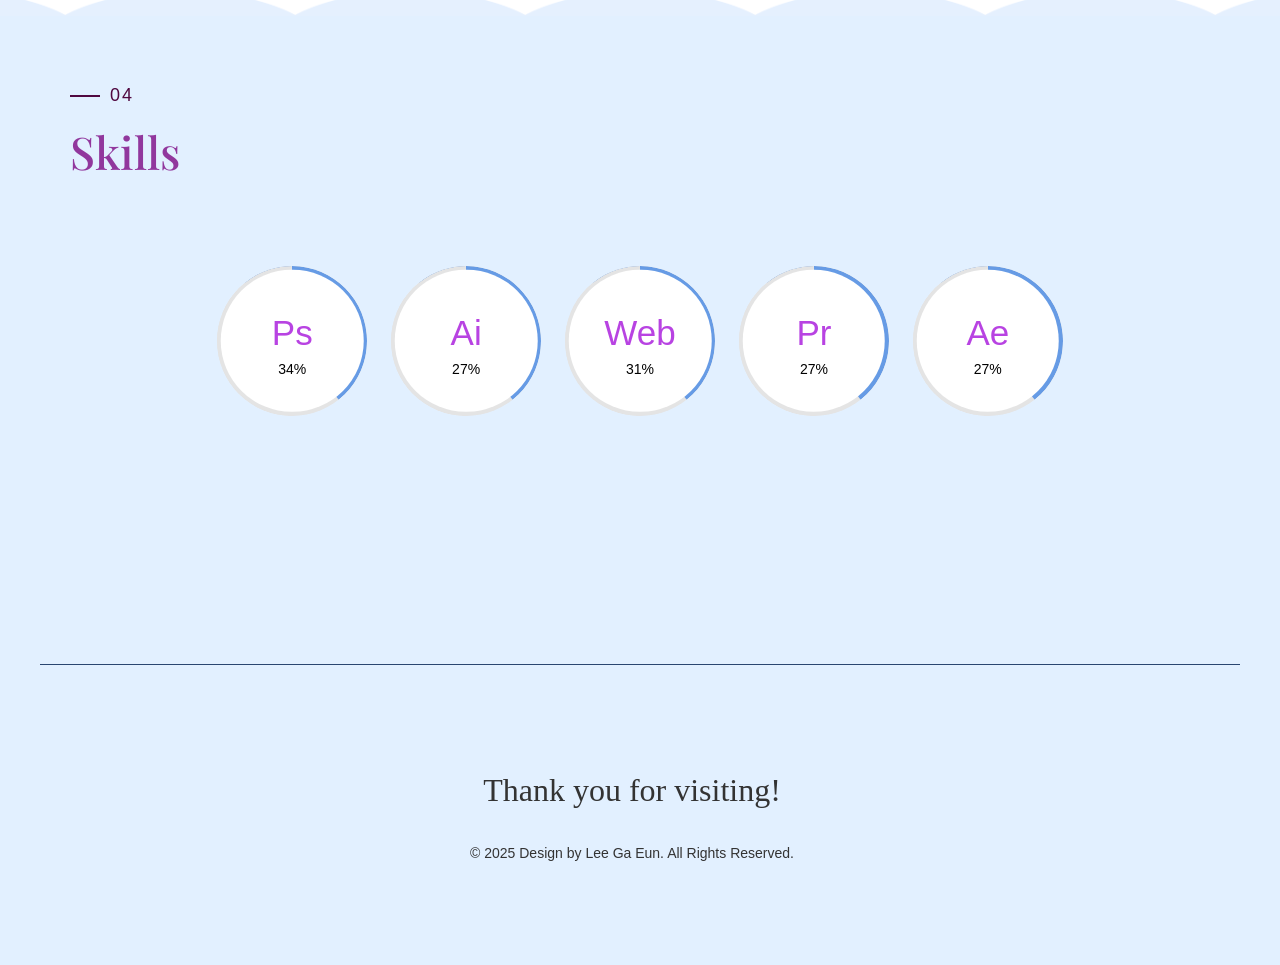
==== commit d87fc45b: "Update index.html" ====
--- a/index.html
+++ b/index.html
@@ -275,11 +275,19 @@
                     <div class="col-md-3 col-sm-6 col-xs-6">
                         <div class="square-card" data-aos="fade-up">
                             <div class="square-inner">
-                                <img src="img/portfolio/gallery/4.jpg" alt="gallery4">
+                                <img src="img/portfolio/gallery/9.jpg" alt="gallery4">
                             </div>
                         </div>
                     </div>
 
+                    <!-- 5 -->
+                    <!-- <div class="col-md-3 col-sm-6 col-xs-6">
+                        <div class="square-card square-card-2" data-aos="fade-up">
+                            <div class="square-inner">
+                                <img src="img/portfolio/gallery/5.jpg" alt="gallery4">
+                            </div>
+                        </div>
+                    </div> -->
                 </div>
 
                 <!-- 작업물 끝 -->
--- a/css/style.css
+++ b/css/style.css
@@ -311,6 +311,87 @@
     }
 }
 
+/* Slide toggle */
+
+#slide_wrap {
+    height: 80px;
+    position: fixed;
+    top: 30%;
+    right: 0;
+    text-align: center;
+    z-index: 99999999;
+    display: flex;
+    box-shadow: 0 4px 5px rgba(0, 0, 0, 0.15);
+    border-radius: 20px;
+
+    color: white;
+    font-weight: 800;
+}
+
+.flip {
+    width: 40px;
+    height: 80px;
+    padding: 5px 0;
+    box-sizing: border-box;
+    background: #6ae373;
+    cursor: pointer;
+    border-right: none;
+    display: flex;
+    align-items: center;
+    justify-content: center;
+    float: left;
+    border-radius: 20px 0 0 20px;
+}
+
+.panel {
+    width: 80px;
+    height: 80px;
+    box-sizing: border-box;
+    background: #ffffff;
+    position: relative;
+    float: left;
+    border-radius: 0;
+}
+
+.panel .toggle-img {
+    width: 65px;
+    /* 원하는 이미지 크기로 조절 */
+    height: 65px;
+    display: block;
+    position: absolute;
+    top: 10px;
+    /* 위치도 조절 가능 */
+    left: 10px;
+    transition: opacity 0.3s ease;
+}
+
+.hover-img {
+    position: absolute;
+    top: 10px;
+    /* 위치도 조절 가능 */
+    left: 10px;
+    opacity: 0;
+}
+
+.panel:hover .hover-img {
+    opacity: 1;
+}
+
+.panel:hover .toggle-img:not(.hover-img) {
+    opacity: 0;
+}
+
+
+@media (hover: none) and (pointer: coarse) {
+    .panel:active .hover-img {
+        opacity: 1;
+    }
+
+    .panel:active .toggle-img:not(.hover-img) {
+        opacity: 0;
+    }
+}
+
 
 /* Header
 ==================================================*/
@@ -419,8 +500,6 @@
     .dia {
         width: 300px;
         margin: 230px 0 0 200px;
-
-
     }
 
     .dia img {
@@ -548,31 +627,6 @@
     right: 76px;
     z-index: 9;
 }
-
-.house {
-    width: 40px;
-    margin-bottom: 15px;
-}
-
-/* .blog {
-    margin-top: 20px;
-}
-
-.blog p {
-    display: inline-block;
-    padding: 5px 20px;
-    border-radius: 30px;
-    margin-bottom: 10px;
-    cursor: pointer;
-    color: #723f86;
-    background-color: #f1d6ff;
-    font-weight: 400;
-}
-
-.blog p:hover {
-    color: white;
-    background-color: #d091e9;
-} */
 
 /* projects section
 ==================================================*/
